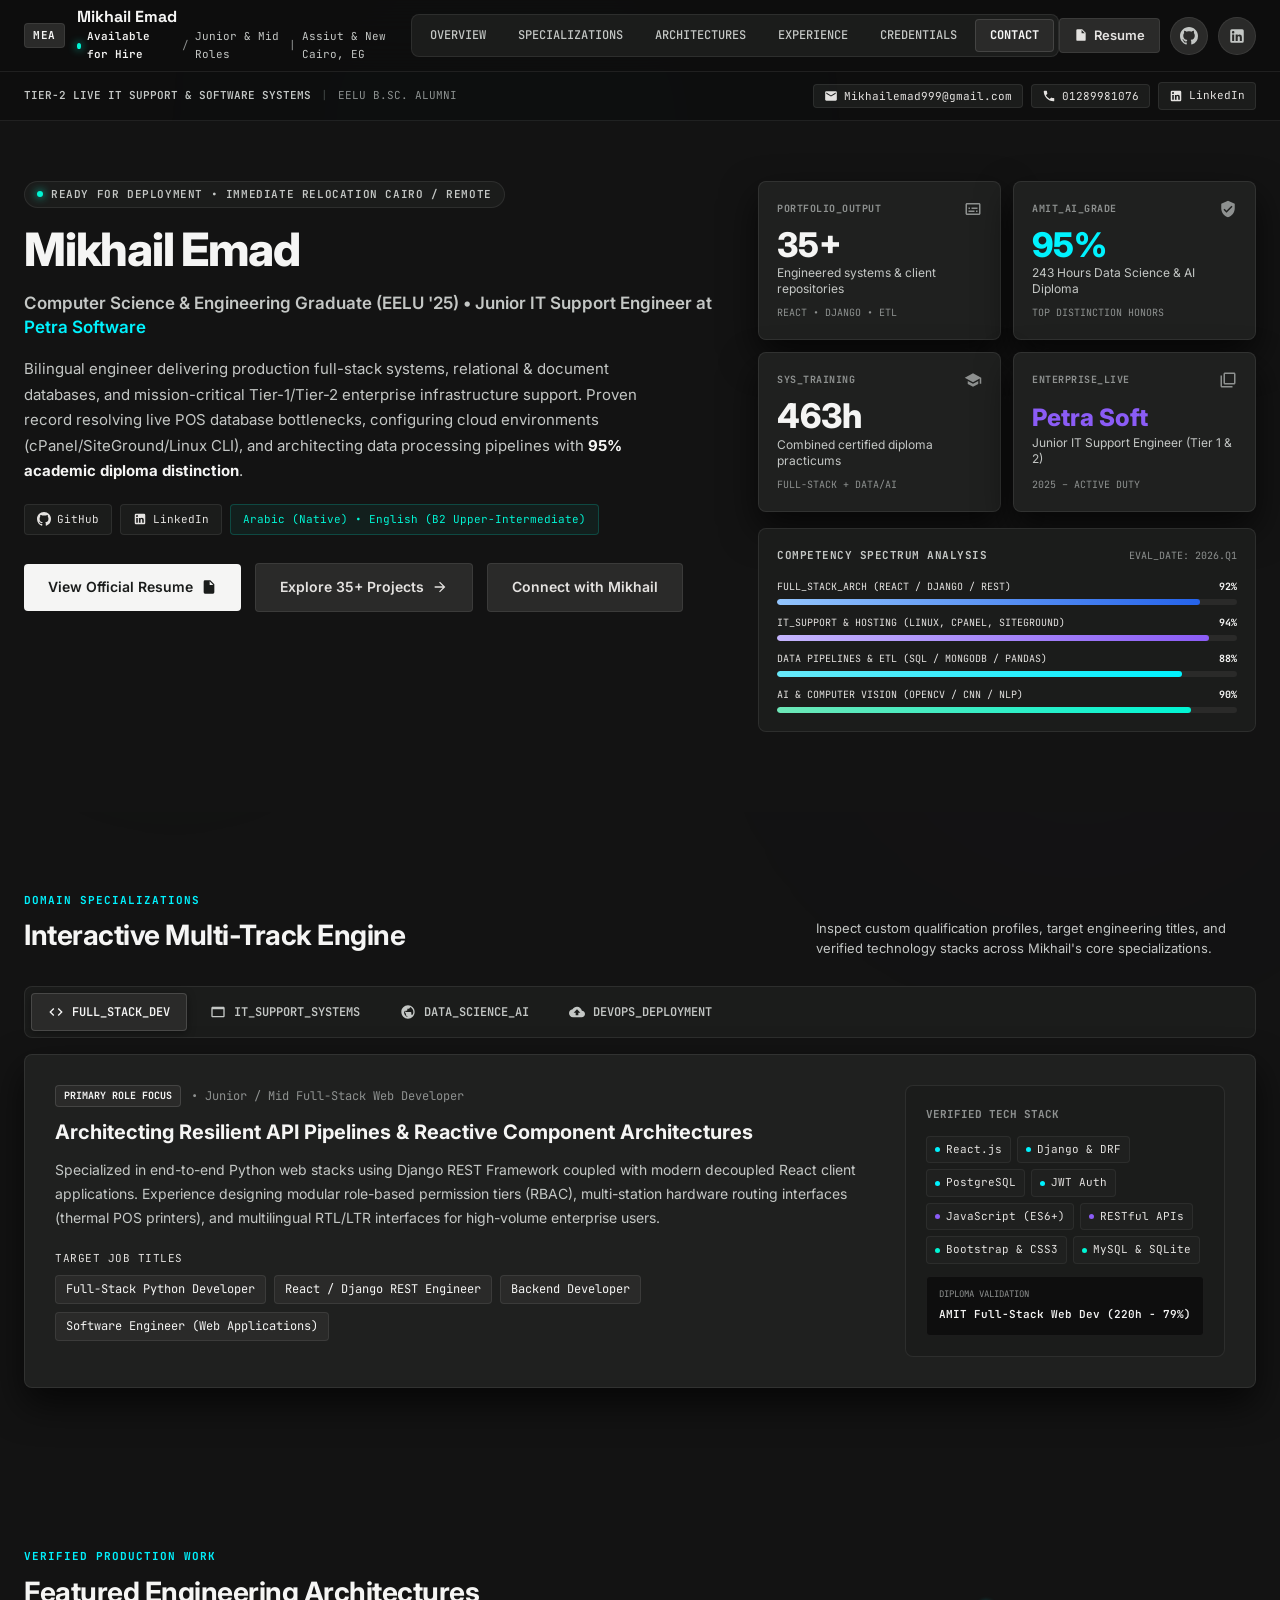
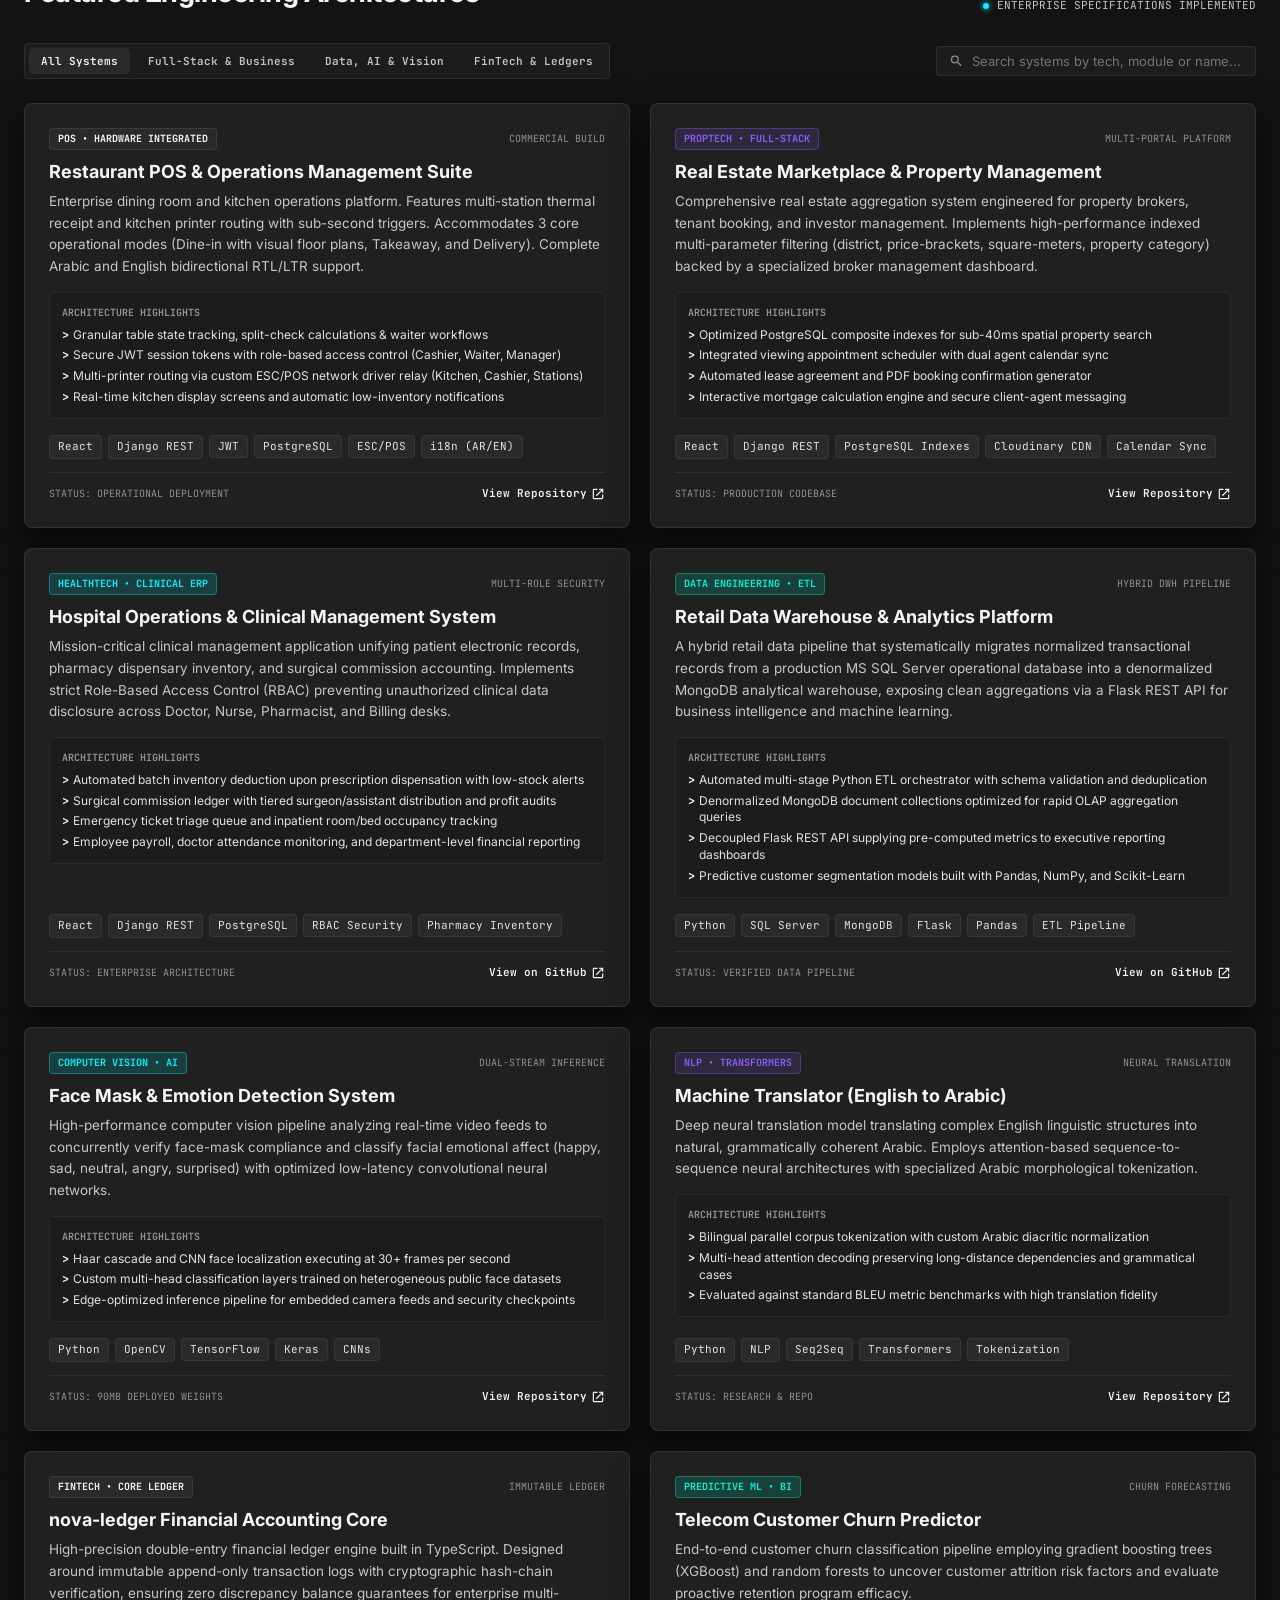
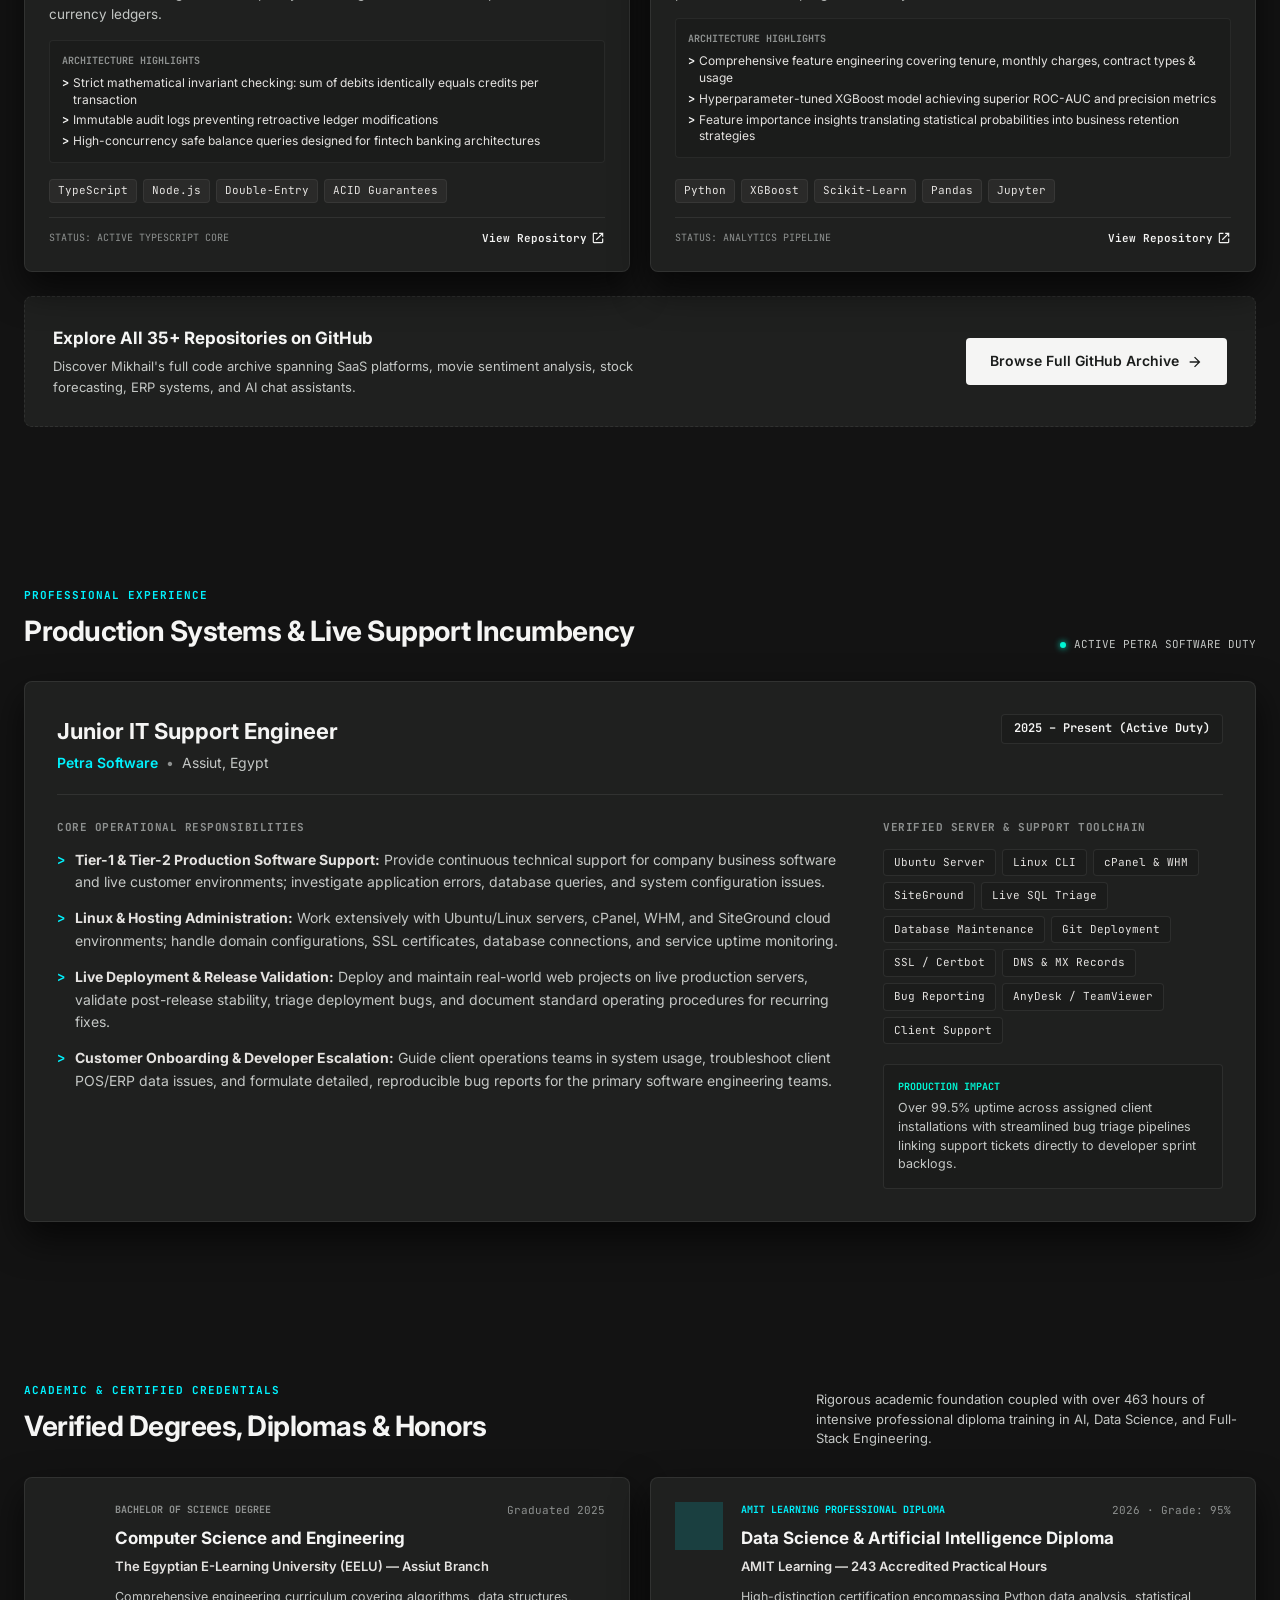
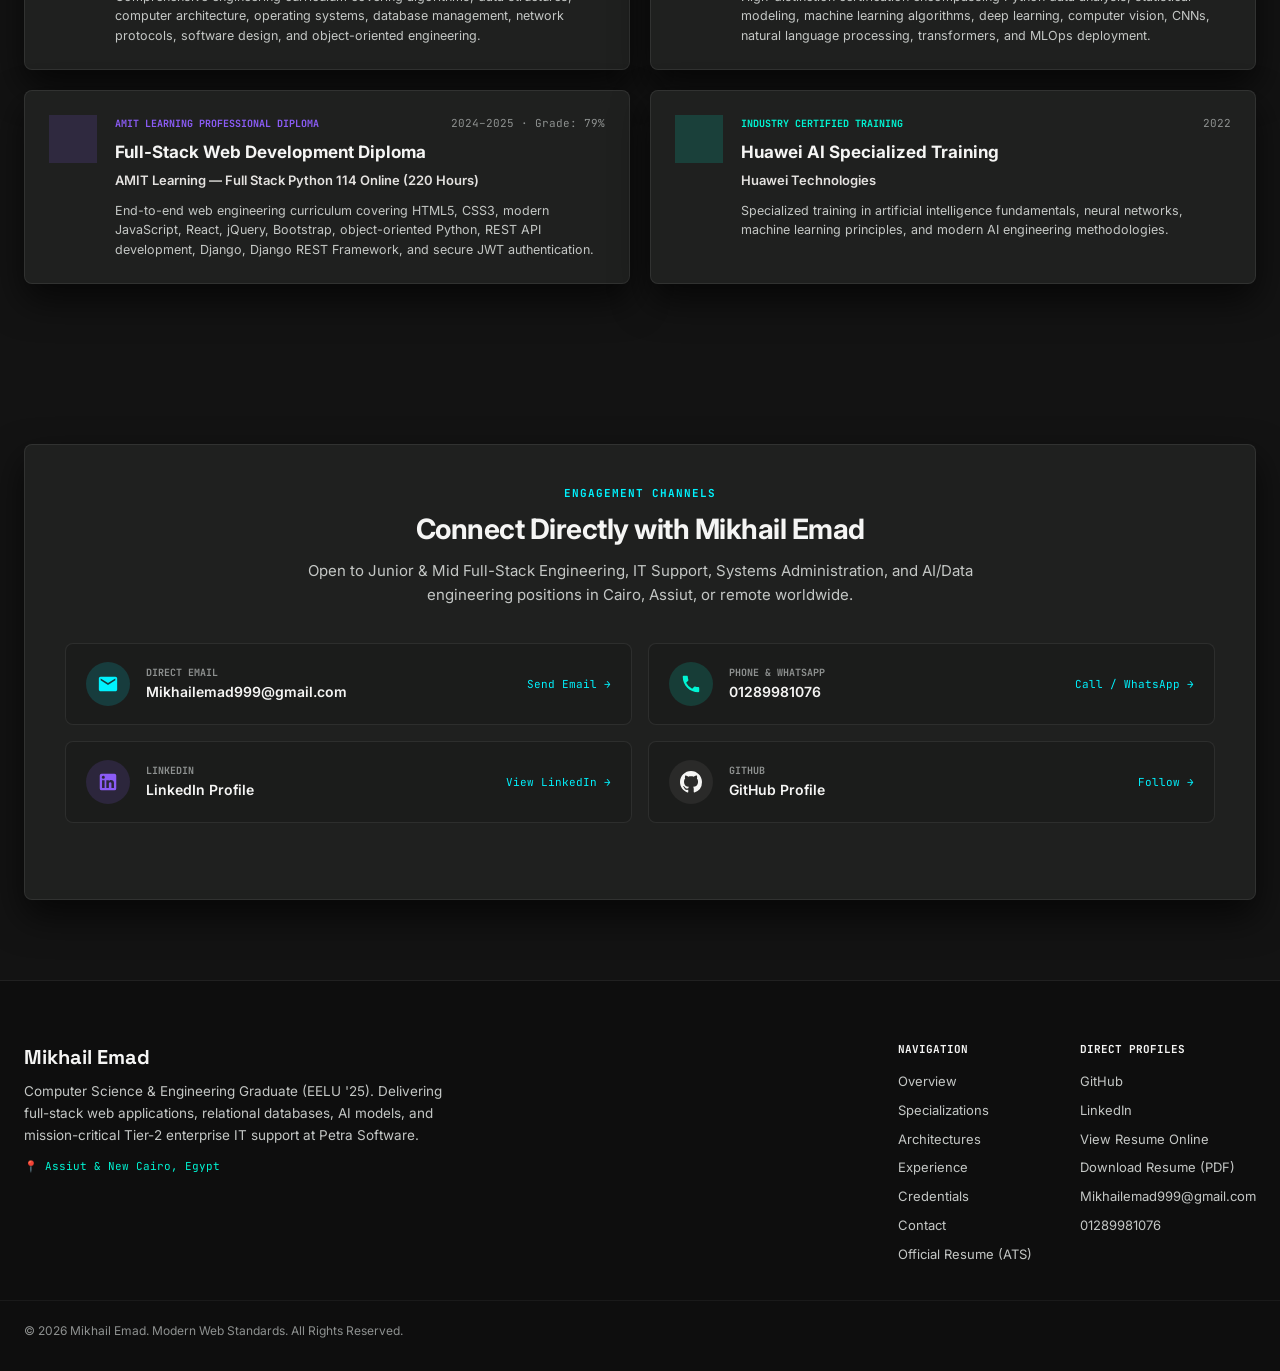
==== index.html @ 3ea6a1d0 "feat: publish interactive portfolio, ats resume, and word hyperlinks for GitHub and LinkedIn" ====
<!DOCTYPE html>
<html lang="en" class="dark">

<head>
  <meta charset="UTF-8">
  <meta name="viewport" content="width=device-width, initial-scale=1.0">
  <meta name="description"
    content="Mikhail Emad — Computer Science &amp; Engineering Graduate | Full-Stack Developer | IT Support &amp; AI Specialist at Petra Software.">
  <meta name="keywords"
    content="Mikhail Emad, Full-Stack Developer, IT Support Engineer, AI Engineer, React, Django, Python, Linux, Assiut, Cairo, Egypt">
  <meta name="author" content="Mikhail Emad">
  <title>Mikhail Emad — Executive Engineering Portfolio</title>

  <!-- Google Fonts: Inter & JetBrains Mono -->
  <link rel="preconnect" href="https://fonts.googleapis.com">
  <link rel="preconnect" href="https://fonts.gstatic.com" crossorigin>
  <link
    href="https://fonts.googleapis.com/css2?family=Inter:wght@300;400;500;600;700;800&family=JetBrains+Mono:wght@400;500;600;700&family=Space+Grotesk:wght@500;600;700&display=swap"
    rel="stylesheet">

  <!-- Stylesheet -->
  <link rel="stylesheet" href="styles.css?v=20260911_v3">

  <!-- Favicon -->
  <link rel="icon" href="data:image/svg+xml,<svg xmlns='http://www.w3.org/2000/svg' viewBox='0 0 100 100'><rect width='100' height='100' rx='20' fill='%23131722'/><text x='50%' y='62%' dominant-baseline='middle' text-anchor='middle' font-size='46' font-weight='800' fill='%2338bdf8' font-family='sans-serif'>ME</text></svg>">
</head>

<body class="bg-background text-on-surface">

  <!-- Background Ambient Glow Meshes -->
  <div class="bg-mesh-glow glow-1" aria-hidden="true"></div>
  <div class="bg-mesh-glow glow-2" aria-hidden="true"></div>
  <div class="bg-mesh-glow glow-3" aria-hidden="true"></div>

  <!-- Top Global Header -->
  <header class="site-header" id="site-header">
    <div class="container header-container">
      <div class="header-left">
        <a href="#hero" class="logo-group" aria-label="Mikhail Emad Home">
          <span class="logo-badge">MEA</span>
          <div class="logo-text-wrap">
            <span class="logo-name">Mikhail Emad</span>
            <div class="logo-status">
              <span class="status-dot"></span>
              <span class="status-label">Available for Hire</span>
              <span class="sep">/</span>
              <span class="status-sub">Junior & Mid Roles</span>
              <span class="sep hidden-sm">|</span>
              <span class="status-loc hidden-sm">Assiut & New Cairo, EG</span>
            </div>
          </div>
        </a>
      </div>

      <!-- Navigation Links -->
      <nav class="desktop-nav" aria-label="Main Navigation">
        <a href="#hero" class="nav-item active" data-nav="overview">Overview</a>
        <a href="#tracks" class="nav-item" data-nav="tracks">Specializations</a>
        <a href="#projects" class="nav-item" data-nav="projects">Architectures</a>
        <a href="#experience" class="nav-item" data-nav="experience">Experience</a>
        <a href="#credentials" class="nav-item" data-nav="credentials">Credentials</a>
        <a href="#contact" class="nav-item" data-nav="contact">Contact</a>
      </nav>

      <!-- Direct Profile Links & Resume -->
      <div class="header-actions">
        <a href="resume.html" target="_blank" class="btn btn-outline btn-sm" id="nav-resume-btn"
          style="padding: 6px 14px; font-size: 13px; font-weight: 600; display: inline-flex; align-items: center; gap: 6px;"
          title="Open Official ATS Resume">
          <svg viewBox="0 0 24 24" width="14" height="14" fill="currentColor"><path d="M14 2H6a2 2 0 0 0-2 2v16a2 2 0 0 0 2 2h12a2 2 0 0 0 2-2V8l-6-6zM13 9V3.5L18.5 9H13z"/></svg>
          <span>Resume</span>
        </a>

        <a href="https://github.com/mikhailemad999" target="_blank" rel="noopener noreferrer" class="icon-link-btn"
          aria-label="GitHub Profile" title="GitHub" id="nav-github-link">
          <svg viewBox="0 0 24 24" width="18" height="18" fill="currentColor">
            <path
              d="M12 0C5.37 0 0 5.37 0 12c0 5.31 3.435 9.795 8.205 11.385.6.105.825-.255.825-.57 0-.285-.015-1.23-.015-2.235-3.015.555-3.795-.735-4.035-1.41-.135-.345-.72-1.41-1.23-1.695-.42-.225-1.02-.78-.015-.795.945-.015 1.62.87 1.845 1.23 1.08 1.815 2.805 1.305 3.495.99.105-.78.42-1.305.765-1.605-2.67-.3-5.46-1.335-5.46-5.925 0-1.305.465-2.385 1.23-3.225-.12-.3-.54-1.53.12-3.18 0 0 1.005-.315 3.3 1.23.96-.27 1.98-.405 3-.405s2.04.135 3 .405c2.295-1.56 3.3-1.23 3.3-1.23.66 1.65.24 2.88.12 3.18.765.84 1.23 1.905 1.23 3.225 0 4.605-2.805 5.625-5.475 5.925.435.375.81 1.095.81 2.22 0 1.605-.015 2.895-.015 3.3 0 .315.225.69.825.57A12.02 12.02 0 0024 12c0-6.63-5.37-12-12-12z" />
          </svg>
        </a>

        <a href="https://www.linkedin.com/in/mikhail-emad-b67805372"
          target="_blank" rel="noopener noreferrer" class="icon-link-btn" aria-label="LinkedIn Profile" title="LinkedIn"
          id="nav-linkedin-link">
          <svg viewBox="0 0 24 24" width="18" height="18" fill="currentColor">
            <path
              d="M19 3a2 2 0 0 1 2 2v14a2 2 0 0 1-2 2H5a2 2 0 0 1-2-2V5a2 2 0 0 1 2-2h14m-.5 15.5v-5.3a3.26 3.26 0 0 0-3.26-3.26c-.85 0-1.84.52-2.28 1.3v-1.11h-2.79v8.37h2.79v-4.93c0-.77.62-1.4 1.39-1.4a1.4 1.4 0 0 1 1.4 1.4v4.93h2.75M6.88 8.56a1.68 1.68 0 0 0 1.68-1.68c0-.93-.75-1.69-1.68-1.69a1.69 1.69 0 0 0-1.69 1.69c0 .93.76 1.68 1.69 1.68m1.39 9.94v-8.37H5.5v8.37h2.77z" />
          </svg>
        </a>

        <button class="mobile-toggle" id="mobile-toggle" aria-label="Toggle navigation menu" aria-expanded="false">
          <span class="bar"></span>
          <span class="bar"></span>
          <span class="bar"></span>
        </button>
      </div>
    </div>

    <!-- Mobile Drawer -->
    <div class="mobile-drawer" id="mobile-drawer">
      <a href="#hero" class="mobile-nav-link">Overview</a>
      <a href="#tracks" class="mobile-nav-link">Specializations</a>
      <a href="#projects" class="mobile-nav-link">Architectures</a>
      <a href="#experience" class="mobile-nav-link">Experience</a>
      <a href="#credentials" class="mobile-nav-link">Credentials</a>
      <a href="#contact" class="mobile-nav-link">Contact</a>
      <div class="mobile-drawer-socials">
        <a href="resume.html" target="_blank" class="btn btn-primary btn-block">View Official Resume</a>
        <a href="https://github.com/mikhailemad999" target="_blank" rel="noopener noreferrer"
          class="btn btn-outline btn-block">GitHub</a>
        <a href="https://www.linkedin.com/in/mikhail-emad-b67805372"
          target="_blank" rel="noopener noreferrer" class="btn btn-outline btn-block">LinkedIn</a>
      </div>
    </div>
  </header>

  <!-- Top Command Telemetry Bar -->
  <section class="telemetry-bar" aria-label="System Telemetry">
    <div class="container telemetry-container">
      <div class="telemetry-left">
        <span class="telemetry-role">TIER-2 LIVE IT SUPPORT &amp; SOFTWARE SYSTEMS</span>
        <span class="telemetry-sep">|</span>
        <span class="telemetry-meta">EELU B.SC. ALUMNI</span>
      </div>
      <div class="telemetry-right">
        <button class="copy-btn" id="copy-email-btn" onclick="copyContact('Mikhailemad999@gmail.com', this)"
          title="Copy email address">
          <svg viewBox="0 0 24 24" width="14" height="14" fill="currentColor">
            <path
              d="M20 4H4c-1.1 0-1.99.9-1.99 2L2 18c0 1.1.9 2 2 2h16c1.1 0 2-.9 2-2V6c0-1.1-.9-2-2-2zm0 4l-8 5-8-5V6l8 5 8-5v2z" />
          </svg>
          <span class="btn-text">Mikhailemad999@gmail.com</span>
        </button>
        <button class="copy-btn" id="copy-phone-btn" onclick="copyContact('01289981076', this)"
          title="Copy phone number">
          <svg viewBox="0 0 24 24" width="14" height="14" fill="currentColor">
            <path
              d="M20.01 15.38c-1.23 0-2.42-.2-3.53-.56a.977.977 0 0 0-1.01.24l-2.2 2.2a15.053 15.053 0 0 1-6.59-6.59l2.2-2.21a.96.96 0 0 0 .25-1A11.36 11.36 0 0 1 8.5 3.99c0-.55-.45-1-1-1H4c-.55 0-1 .45-1 1 0 9.39 7.61 17 17 17 .55 0 1-.45 1-1v-3.5c0-.55-.45-1-.99-1.11z" />
          </svg>
          <span class="btn-text">01289981076</span>
        </button>
        <a href="https://www.linkedin.com/public-profile/settings/?trk=d_flagship3_profile_self_view_public_profile&amp;lipi=urn%3Ali%3Apage%3Ad_flagship3_profile_view_base%3B3V%2B7K5JqQBm6o%2FhHwtK7nQ%3D%3D"
          target="_blank" rel="noopener noreferrer" class="copy-btn" title="View LinkedIn Profile">
          <svg viewBox="0 0 24 24" width="14" height="14" fill="currentColor">
            <path
              d="M19 3a2 2 0 0 1 2 2v14a2 2 0 0 1-2 2H5a2 2 0 0 1-2-2V5a2 2 0 0 1 2-2h14m-.5 15.5v-5.3a3.26 3.26 0 0 0-3.26-3.26c-.85 0-1.84.52-2.28 1.3v-1.11h-2.79v8.37h2.79v-4.93c0-.77.62-1.4 1.39-1.4a1.4 1.4 0 0 1 1.4 1.4v4.93h2.75M6.88 8.56a1.68 1.68 0 0 0 1.68-1.68c0-.93-.75-1.69-1.68-1.69a1.69 1.69 0 0 0-1.69 1.69c0 .93.76 1.68 1.69 1.68m1.39 9.94v-8.37H5.5v8.37h2.77z" />
          </svg>
          <span class="btn-text">LinkedIn</span>
        </a>
      </div>
    </div>
  </section>

  <main id="main-content">

    <!-- Executive Hero & Impact Bento Section -->
    <section class="hero-section" id="hero">


      <div class="container hero-grid">
        <!-- Left: Executive Biography & Identity -->
        <div class="hero-bio-column">
          <div class="dispatch-badge">
            <span class="status-indicator"></span>
            <span>Ready for Deployment • Immediate Relocation Cairo / Remote</span>
          </div>

          <h1 class="hero-name">Mikhail Emad</h1>

          <p class="hero-title-lead">
            Computer Science &amp; Engineering Graduate (EELU '25) • Junior IT Support Engineer at <span
              class="highlight">Petra Software</span>
          </p>

          <p class="hero-summary">
            Bilingual engineer delivering production full-stack systems, relational &amp; document databases, and
            mission-critical Tier-1/Tier-2 enterprise infrastructure support. Proven record resolving live POS database
            bottlenecks, configuring cloud environments (cPanel/SiteGround/Linux CLI), and architecting data processing
            pipelines with <strong>95% academic diploma distinction</strong>.
          </p>

          <div class="hero-badges-strip">
            <a href="https://github.com/mikhailemad999" target="_blank" rel="noopener noreferrer" class="meta-chip">
              <svg viewBox="0 0 24 24" width="14" height="14" fill="currentColor">
                <path
                  d="M12 0C5.37 0 0 5.37 0 12c0 5.31 3.435 9.795 8.205 11.385.6.105.825-.255.825-.57 0-.285-.015-1.23-.015-2.235-3.015.555-3.795-.735-4.035-1.41-.135-.345-.72-1.41-1.23-1.695-.42-.225-1.02-.78-.015-.795.945-.015 1.62.87 1.845 1.23 1.08 1.815 2.805 1.305 3.495.99.105-.78.42-1.305.765-1.605-2.67-.3-5.46-1.335-5.46-5.925 0-1.305.465-2.385 1.23-3.225-.12-.3-.54-1.53.12-3.18 0 0 1.005-.315 3.3 1.23.96-.27 1.98-.405 3-.405s2.04.135 3 .405c2.295-1.56 3.3-1.23 3.3-1.23.66 1.65.24 2.88.12 3.18.765.84 1.23 1.905 1.23 3.225 0 4.605-2.805 5.625-5.475 5.925.435.375.81 1.095.81 2.22 0 1.605-.015 2.895-.015 3.3 0 .315.225.69.825.57A12.02 12.02 0 0024 12c0-6.63-5.37-12-12-12z" />
              </svg>
              <span>GitHub</span>
            </a>
            <a href="https://www.linkedin.com/in/mikhail-emad-b67805372"
              target="_blank" rel="noopener noreferrer" class="meta-chip">
              <svg viewBox="0 0 24 24" width="14" height="14" fill="currentColor">
                <path
                  d="M19 3a2 2 0 0 1 2 2v14a2 2 0 0 1-2 2H5a2 2 0 0 1-2-2V5a2 2 0 0 1 2-2h14m-.5 15.5v-5.3a3.26 3.26 0 0 0-3.26-3.26c-.85 0-1.84.52-2.28 1.3v-1.11h-2.79v8.37h2.79v-4.93c0-.77.62-1.4 1.39-1.4a1.4 1.4 0 0 1 1.4 1.4v4.93h2.75M6.88 8.56a1.68 1.68 0 0 0 1.68-1.68c0-.93-.75-1.69-1.68-1.69a1.69 1.69 0 0 0-1.69 1.69c0 .93.76 1.68 1.69 1.68m1.39 9.94v-8.37H5.5v8.37h2.77z" />
              </svg>
              <span>LinkedIn</span>
            </a>
            <span class="meta-chip lang-chip">Arabic (Native) • English (B2 Upper-Intermediate)</span>
          </div>

          <div class="hero-actions">
            <a href="resume.html" target="_blank" class="btn btn-primary btn-lg" id="hero-resume-action">
              <span>View Official Resume</span>
              <svg viewBox="0 0 24 24" width="16" height="16" fill="currentColor">
                <path d="M14 2H6a2 2 0 0 0-2 2v16a2 2 0 0 0 2 2h12a2 2 0 0 0 2-2V8l-6-6zM13 9V3.5L18.5 9H13z"/>
              </svg>
            </a>
            <a href="#projects" class="btn btn-outline btn-lg">
              <span>Explore 35+ Projects</span>
              <svg viewBox="0 0 24 24" width="16" height="16" fill="currentColor">
                <path d="M12 4l-1.41 1.41L16.17 11H4v2h12.17l-5.58 5.59L12 20l8-8z" />
              </svg>
            </a>
            <a href="#contact" class="btn btn-outline btn-lg">
              <span>Connect with Mikhail</span>
            </a>
          </div>
        </div>

        <!-- Right: Bento Telemetry Metrics & Competency Analysis -->
        <div class="hero-bento-column">
          <div class="bento-grid-2x2">
            <!-- Metric 1 -->
            <div class="bento-card tilt-target">
              <div class="bento-card-header">
                <span class="bento-label">PORTFOLIO_OUTPUT</span>
                <svg viewBox="0 0 24 24" width="18" height="18" fill="currentColor">
                  <path
                    d="M20 4H4c-1.1 0-2 .9-2 2v12c0 1.1.9 2 2 2h16c1.1 0 2-.9 2-2V6c0-1.1-.9-2-2-2zm0 14H4V6h16v12zM6 10h2v2H6zm0 4h8v2H6zm10 0h2v2h-2zm-6-4h8v2h-8z" />
                </svg>
              </div>
              <div class="bento-number">35+</div>
              <div class="bento-desc">Engineered systems &amp; client repositories</div>
              <span class="bento-subtag">React • Django • ETL</span>
            </div>

            <!-- Metric 2 -->
            <div class="bento-card tilt-target">
              <div class="bento-card-header">
                <span class="bento-label">AMIT_AI_GRADE</span>
                <svg viewBox="0 0 24 24" width="18" height="18" fill="currentColor">
                  <path
                    d="M12 1L3 5v6c0 5.55 3.84 10.74 9 12 5.16-1.26 9-6.45 9-12V5l-9-4zm-2 16l-4-4 1.41-1.41L10 14.17l6.59-6.59L18 9l-8 8z" />
                </svg>
              </div>
              <div class="bento-number highlight-cyan">95%</div>
              <div class="bento-desc">243 Hours Data Science &amp; AI Diploma</div>
              <span class="bento-subtag">Top Distinction Honors</span>
            </div>

            <!-- Metric 3 -->
            <div class="bento-card tilt-target">
              <div class="bento-card-header">
                <span class="bento-label">SYS_TRAINING</span>
                <svg viewBox="0 0 24 24" width="18" height="18" fill="currentColor">
                  <path d="M5 13.18v4L12 21l7-3.82v-4L12 17l-7-3.82zM12 3L1 9l11 6 9-4.91V17h2V9L12 3z" />
                </svg>
              </div>
              <div class="bento-number">463h</div>
              <div class="bento-desc">Combined certified diploma practicums</div>
              <span class="bento-subtag">Full-Stack + Data/AI</span>
            </div>

            <!-- Metric 4 -->
            <div class="bento-card tilt-target">
              <div class="bento-card-header">
                <span class="bento-label">ENTERPRISE_LIVE</span>
                <svg viewBox="0 0 24 24" width="18" height="18" fill="currentColor">
                  <path
                    d="M4 6H2v14c0 1.1.9 2 2 2h14v-2H4V6zm16-4H8c-1.1 0-2 .9-2 2v12c0 1.1.9 2 2 2h12c1.1 0 2-.9 2-2V4c0-1.1-.9-2-2-2zm0 14H8V4h12v12z" />
                </svg>
              </div>
              <div class="bento-number highlight-violet">Petra Soft</div>
              <div class="bento-desc">Junior IT Support Engineer (Tier 1 &amp; 2)</div>
              <span class="bento-subtag">2025 – Active Duty</span>
            </div>
          </div>

          <!-- Competency Spectrum Telemetry Box -->
          <div class="spectrum-box tilt-target">
            <div class="spectrum-header">
              <span class="spectrum-title">Competency Spectrum Analysis</span>
              <span class="spectrum-date">EVAL_DATE: 2026.Q1</span>
            </div>

            <div class="spectrum-items">
              <div class="spectrum-row">
                <div class="spectrum-label-wrap">
                  <span>FULL_STACK_ARCH (REACT / DJANGO / REST)</span>
                  <span class="spectrum-val">92%</span>
                </div>
                <div class="progress-track">
                  <div class="progress-fill primary" style="width: 92%;"></div>
                </div>
              </div>

              <div class="spectrum-row">
                <div class="spectrum-label-wrap">
                  <span>IT_SUPPORT &amp; HOSTING (LINUX, CPANEL, SITEGROUND)</span>
                  <span class="spectrum-val">94%</span>
                </div>
                <div class="progress-track">
                  <div class="progress-fill secondary" style="width: 94%;"></div>
                </div>
              </div>

              <div class="spectrum-row">
                <div class="spectrum-label-wrap">
                  <span>DATA PIPELINES &amp; ETL (SQL / MONGODB / PANDAS)</span>
                  <span class="spectrum-val">88%</span>
                </div>
                <div class="progress-track">
                  <div class="progress-fill cyan" style="width: 88%;"></div>
                </div>
              </div>

              <div class="spectrum-row">
                <div class="spectrum-label-wrap">
                  <span>AI &amp; COMPUTER VISION (OPENCV / CNN / NLP)</span>
                  <span class="spectrum-val">90%</span>
                </div>
                <div class="progress-track">
                  <div class="progress-fill emerald" style="width: 90%;"></div>
                </div>
              </div>
            </div>
          </div>
        </div>
      </div>
    </section>

    <!-- Interactive 4-Track Domain Specializations Hub -->
    <section class="section tracks-section" id="tracks">
      <div class="container">
        <div class="section-title-row">
          <div>
            <span class="section-kicker">DOMAIN SPECIALIZATIONS</span>
            <h2 class="section-heading">Interactive Multi-Track Engine</h2>
          </div>
          <p class="section-subtext-right">
            Inspect custom qualification profiles, target engineering titles, and verified technology stacks across
            Mikhail's core specializations.
          </p>
        </div>

        <!-- Segmented Tab Switcher Rail -->
        <div class="track-tab-rail" role="tablist">
          <button class="track-tab-btn active" id="tab-fullstack" onclick="switchTrack('fullstack')" role="tab"
            aria-selected="true">
            <svg viewBox="0 0 24 24" width="16" height="16" fill="currentColor">
              <path d="M9.4 16.6L4.8 12l4.6-4.6L8 6l-6 6 6 6 1.4-1.4zm5.2 0l4.6-4.6-4.6-4.6L16 6l6 6-6 6-1.4-1.4z" />
            </svg>
            <span>FULL_STACK_DEV</span>
          </button>
          <button class="track-tab-btn" id="tab-itsystems" onclick="switchTrack('itsystems')" role="tab"
            aria-selected="false">
            <svg viewBox="0 0 24 24" width="16" height="16" fill="currentColor">
              <path d="M20 4H4c-1.1 0-2 .9-2 2v12c0 1.1.9 2 2 2h16c1.1 0 2-.9 2-2V6c0-1.1-.9-2-2-2zm0 14H4V8h16v10z" />
            </svg>
            <span>IT_SUPPORT_SYSTEMS</span>
          </button>
          <button class="track-tab-btn" id="tab-dataai" onclick="switchTrack('dataai')" role="tab"
            aria-selected="false">
            <svg viewBox="0 0 24 24" width="16" height="16" fill="currentColor">
              <path
                d="M12 2C6.48 2 2 6.48 2 12s4.48 10 10 10 10-4.48 10-10S17.52 2 12 2zm1 17.93c-3.95-.49-7-3.85-7-7.93 0-.62.08-1.21.21-1.79L9 15v1c0 1.1.9 2 2 2v1.93zm6.9-2.54c-.26-.81-1-1.39-1.9-1.39h-1v-3c0-.55-.45-1-1-1H8v-2h2c.55 0 1-.45 1-1V7h2c1.1 0 2-.9 2-2v-.41c2.93 1.19 5 4.06 5 7.41 0 2.08-.8 3.97-2.1 5.39z" />
            </svg>
            <span>DATA_SCIENCE_AI</span>
          </button>
          <button class="track-tab-btn" id="tab-devops" onclick="switchTrack('devops')" role="tab"
            aria-selected="false">
            <svg viewBox="0 0 24 24" width="16" height="16" fill="currentColor">
              <path
                d="M19.35 10.04C18.67 6.59 15.64 4 12 4 9.11 4 6.6 5.64 5.35 8.04 2.34 8.36 0 10.91 0 14c0 3.31 2.69 6 6 6h13c2.76 0 5-2.24 5-5 0-2.64-2.05-4.78-4.65-4.96zM14 13v4h-4v-4H7l5-5 5 5h-3z" />
            </svg>
            <span>DEVOPS_DEPLOYMENT</span>
          </button>
        </div>

        <!-- Track Container Stage -->
        <div class="track-stage-card glass-card">
          <!-- 1. Full-Stack View -->
          <div class="track-view-pane active" id="track-pane-fullstack">
            <div class="track-main-info">
              <div class="track-status-header">
                <span class="track-pill">Primary Role Focus</span>
                <span class="track-focus-text">• Junior / Mid Full-Stack Web Developer</span>
              </div>
              <h3 class="track-heading">Architecting Resilient API Pipelines &amp; Reactive Component Architectures</h3>
              <p class="track-description">
                Specialized in end-to-end Python web stacks using Django REST Framework coupled with modern decoupled
                React client applications. Experience designing modular role-based permission tiers (RBAC),
                multi-station hardware routing interfaces (thermal POS printers), and multilingual RTL/LTR interfaces
                for high-volume enterprise users.
              </p>
              <div class="track-titles-block">
                <span class="titles-label">Target Job Titles</span>
                <div class="titles-chips">
                  <span class="title-chip">Full-Stack Python Developer</span>
                  <span class="title-chip">React / Django REST Engineer</span>
                  <span class="title-chip">Backend Developer</span>
                  <span class="title-chip">Software Engineer (Web Applications)</span>
                </div>
              </div>
            </div>

            <div class="track-side-specs">
              <span class="specs-heading">Verified Tech Stack</span>
              <div class="specs-chips">
                <span class="spec-tag"><span class="bullet cyan"></span>React.js</span>
                <span class="spec-tag"><span class="bullet cyan"></span>Django &amp; DRF</span>
                <span class="spec-tag"><span class="bullet cyan"></span>PostgreSQL</span>
                <span class="spec-tag"><span class="bullet cyan"></span>JWT Auth</span>
                <span class="spec-tag"><span class="bullet violet"></span>JavaScript (ES6+)</span>
                <span class="spec-tag"><span class="bullet violet"></span>RESTful APIs</span>
                <span class="spec-tag"><span class="bullet emerald"></span>Bootstrap &amp; CSS3</span>
                <span class="spec-tag"><span class="bullet emerald"></span>MySQL &amp; SQLite</span>
              </div>
              <div class="diploma-validation-box">
                <span class="validation-label">DIPLOMA VALIDATION</span>
                <span class="validation-title">AMIT Full-Stack Web Dev (220h - 79%)</span>
              </div>
            </div>
          </div>

          <!-- 2. IT Systems View -->
          <div class="track-view-pane" id="track-pane-itsystems">
            <div class="track-main-info">
              <div class="track-status-header">
                <span class="track-pill violet">Active Enterprise Role</span>
                <span class="track-focus-text">• Junior IT Support Engineer &amp; Systems Admin</span>
              </div>
              <h3 class="track-heading">Mission-Critical Helpdesk, Linux CLI Triage &amp; Database Diagnostics</h3>
              <p class="track-description">
                Serving in frontline production support for <strong>Petra Software</strong> since 2025. Delivering live
                customer issue resolution across POS, ERP, and inventory suites. Proficient in direct SQL diagnostics on
                live server instances, diagnosing server-side errors, inspecting Apache/Nginx web server logs,
                configuring customer mail servers (DNS/MX/SPF), and structuring bug reports for core software
                engineering units.
              </p>
              <div class="track-titles-block">
                <span class="titles-label">Target Job Titles</span>
                <div class="titles-chips">
                  <span class="title-chip">IT Support Engineer (Tier 1 / Tier 2)</span>
                  <span class="title-chip">Technical Support Specialist</span>
                  <span class="title-chip">Application Support Engineer</span>
                  <span class="title-chip">Systems Operations Associate</span>
                </div>
              </div>
            </div>

            <div class="track-side-specs">
              <span class="specs-heading">Infrastructure &amp; Tools</span>
              <div class="specs-chips">
                <span class="spec-tag"><span class="bullet violet"></span>Linux / Ubuntu CLI</span>
                <span class="spec-tag"><span class="bullet violet"></span>cPanel &amp; WHM</span>
                <span class="spec-tag"><span class="bullet violet"></span>SiteGround Hosting</span>
                <span class="spec-tag"><span class="bullet violet"></span>Live SQL Querying</span>
                <span class="spec-tag"><span class="bullet cyan"></span>DNS &amp; MX Config</span>
                <span class="spec-tag"><span class="bullet cyan"></span>Software Deployment</span>
                <span class="spec-tag"><span class="bullet emerald"></span>Troubleshooting</span>
                <span class="spec-tag"><span class="bullet emerald"></span>Client Onboarding</span>
              </div>
              <div class="diploma-validation-box">
                <span class="validation-label">ACTIVE INCUMBENCY</span>
                <span class="validation-title">Petra Software (2025 – Present)</span>
              </div>
            </div>
          </div>

          <!-- 3. Data & AI View -->
          <div class="track-view-pane" id="track-pane-dataai">
            <div class="track-main-info">
              <div class="track-status-header">
                <span class="track-pill cyan">Certified Distinction</span>
                <span class="track-focus-text">• AMIT AI Diploma 95% Honors</span>
              </div>
              <h3 class="track-heading">Data Engineering, Pipeline Automation &amp; Predictive Analytics</h3>
              <p class="track-description">
                Specialized in transitioning enterprise data out of legacy relational engines into distributed document
                databases (SQL Server to MongoDB ETL pipelines). Extensive mastery of Python numerical frameworks
                (Pandas, NumPy), machine learning pipelines (Scikit-Learn), exploratory statistical analysis, computer
                vision (OpenCV, CNNs), natural language processing, and exposing predictive models through scalable
                Flask REST APIs.
              </p>
              <div class="track-titles-block">
                <span class="titles-label">Target Job Titles</span>
                <div class="titles-chips">
                  <span class="title-chip">Data Engineer / ETL Specialist</span>
                  <span class="title-chip">Junior AI &amp; Machine Learning Engineer</span>
                  <span class="title-chip">Data Analyst &amp; BI Engineer</span>
                  <span class="title-chip">Computer Vision / NLP Associate</span>
                </div>
              </div>
            </div>

            <div class="track-side-specs">
              <span class="specs-heading">Data &amp; AI Frameworks</span>
              <div class="specs-chips">
                <span class="spec-tag"><span class="bullet cyan"></span>Python (Pandas/NumPy)</span>
                <span class="spec-tag"><span class="bullet cyan"></span>MongoDB (NoSQL)</span>
                <span class="spec-tag"><span class="bullet cyan"></span>MS SQL Server</span>
                <span class="spec-tag"><span class="bullet cyan"></span>Scikit-Learn &amp; ML</span>
                <span class="spec-tag"><span class="bullet emerald"></span>OpenCV &amp; CNNs</span>
                <span class="spec-tag"><span class="bullet emerald"></span>NLP &amp; Transformers</span>
                <span class="spec-tag"><span class="bullet violet"></span>Matplotlib &amp; Seaborn</span>
                <span class="spec-tag"><span class="bullet violet"></span>Flask REST APIs</span>
              </div>
              <div class="diploma-validation-box">
                <span class="validation-label">ACADEMIC HONORS</span>
                <span class="validation-title">AMIT AI Diploma (243h - 95% Grade)</span>
              </div>
            </div>
          </div>

          <!-- 4. DevOps View -->
          <div class="track-view-pane" id="track-pane-devops">
            <div class="track-main-info">
              <div class="track-status-header">
                <span class="track-pill emerald">Operational Track</span>
                <span class="track-focus-text">• Continuous Delivery &amp; Server Infrastructure</span>
              </div>
              <h3 class="track-heading">Reproducible Build Environments, Server Provisioning &amp; Monitoring</h3>
              <p class="track-description">
                Practical engineering workflow orchestration focusing on containerizing Python/Django services, setting
                up automated GitHub Actions CI/CD workflows, handling multi-branch Git releases, and administering web
                servers (Gunicorn, Nginx reverse proxies, SSL provisioning via Let's Encrypt, and cPanel/SiteGround
                production domains).
              </p>
              <div class="track-titles-block">
                <span class="titles-label">Target Job Titles</span>
                <div class="titles-chips">
                  <span class="title-chip">DevOps Associate Engineer</span>
                  <span class="title-chip">Cloud Operations Support</span>
                  <span class="title-chip">Deployment &amp; Release Coordinator</span>
                  <span class="title-chip">Linux Systems Specialist</span>
                </div>
              </div>
            </div>

            <div class="track-side-specs">
              <span class="specs-heading">DevOps Toolchain</span>
              <div class="specs-chips">
                <span class="spec-tag"><span class="bullet emerald"></span>Docker &amp; Compose</span>
                <span class="spec-tag"><span class="bullet emerald"></span>GitHub Actions CI/CD</span>
                <span class="spec-tag"><span class="bullet emerald"></span>Nginx Reverse Proxy</span>
                <span class="spec-tag"><span class="bullet emerald"></span>Ubuntu Server 22.04</span>
                <span class="spec-tag"><span class="bullet violet"></span>SSL / Certbot</span>
                <span class="spec-tag"><span class="bullet violet"></span>SiteGround Hosting</span>
                <span class="spec-tag"><span class="bullet cyan"></span>Bash Automation</span>
                <span class="spec-tag"><span class="bullet cyan"></span>Git Branching</span>
              </div>
              <div class="diploma-validation-box">
                <span class="validation-label">DEPLOYMENT PIPELINE</span>
                <span class="validation-title">Staging • Blue/Green • Live POS</span>
              </div>
            </div>
          </div>
        </div>
      </div>
    </section>

    <!-- Detailed Production Architectures Showcase -->
    <section class="section projects-section" id="projects">
      <div class="container">
        <div class="section-title-row">
          <div>
            <span class="section-kicker">VERIFIED PRODUCTION WORK</span>
            <h2 class="section-heading">Featured Engineering Architectures</h2>
          </div>
          <div class="section-status-indicator">
            <span class="pulse-dot"></span>
            <span>ENTERPRISE SPECIFICATIONS IMPLEMENTED</span>
          </div>
        </div>

        <!-- Filter Controls -->
        <div class="filter-wrapper">
          <div class="filter-tabs">
            <button class="filter-tab-btn active" data-filter="all">All Systems</button>
            <button class="filter-tab-btn" data-filter="fullstack">Full-Stack &amp; Business</button>
            <button class="filter-tab-btn" data-filter="dataai">Data, AI &amp; Vision</button>
            <button class="filter-tab-btn" data-filter="fintech">FinTech &amp; Ledgers</button>
          </div>

          <div class="search-wrap">
            <svg viewBox="0 0 24 24" width="16" height="16" fill="currentColor">
              <path
                d="M15.5 14h-.79l-.28-.27A6.471 6.471 0 0 0 16 9.5 6.5 6.5 0 1 0 9.5 16c1.61 0 3.09-.59 4.23-1.57l.27.28v.79l5 4.99L20.49 19l-4.99-5zm-6 0C7.01 14 5 11.99 5 9.5S7.01 5 9.5 5 14 7.01 14 9.5 11.99 14 9.5 14z" />
            </svg>
            <input type="text" id="project-search-input" placeholder="Search systems by tech, module or name..."
              aria-label="Search systems">
          </div>
        </div>

        <!-- Projects Grid -->
        <div class="projects-matrix-grid" id="projects-grid">

          <!-- 1. Restaurant POS & Operations Suite -->
          <div class="project-matrix-card glass-card tilt-target" data-category="fullstack"
            data-keywords="restaurant pos react django rest postgresql jwt printing inventory orders">
            <div class="card-inner">
              <div class="card-top-meta">
                <span class="tag-badge primary">POS • Hardware Integrated</span>
                <span class="meta-label">COMMERCIAL BUILD</span>
              </div>
              <h3 class="card-title">Restaurant POS &amp; Operations Management Suite</h3>
              <p class="card-summary">
                Enterprise dining room and kitchen operations platform. Features multi-station thermal receipt and
                kitchen printer routing with sub-second triggers. Accommodates 3 core operational modes (Dine-in with
                visual floor plans, Takeaway, and Delivery). Complete Arabic and English bidirectional RTL/LTR support.
              </p>
              <div class="arch-box">
                <span class="arch-box-title">Architecture Highlights</span>
                <ul class="arch-list">
                  <li><span class="bullet">&gt;</span> Granular table state tracking, split-check calculations &amp;
                    waiter workflows</li>
                  <li><span class="bullet">&gt;</span> Secure JWT session tokens with role-based access control
                    (Cashier, Waiter, Manager)</li>
                  <li><span class="bullet">&gt;</span> Multi-printer routing via custom ESC/POS network driver relay
                    (Kitchen, Cashier, Stations)</li>
                  <li><span class="bullet">&gt;</span> Real-time kitchen display screens and automatic low-inventory
                    notifications</li>
                </ul>
              </div>
            </div>
            <div class="card-bottom">
              <div class="card-tech-chips">
                <span>React</span>
                <span>Django REST</span>
                <span>JWT</span>
                <span>PostgreSQL</span>
                <span>ESC/POS</span>
                <span>i18n (AR/EN)</span>
              </div>
              <div class="card-action-row">
                <span class="status-text">STATUS: OPERATIONAL DEPLOYMENT</span>
                <a href="https://github.com/mikhailemad999/RestaurantOS" target="_blank" rel="noopener noreferrer"
                  class="link-action">
                  <span>View Repository</span>
                  <svg viewBox="0 0 24 24" width="14" height="14" fill="currentColor">
                    <path
                      d="M14 3h7v7h-2V6.41l-9.29 9.3-1.42-1.42 9.3-9.29H14V3zM5 5h6V3H5c-1.1 0-2 .9-2 2v14c0 1.1.9 2 2 2h14c1.1 0 2-.9 2-2v-6h-2v6H5V5z" />
                  </svg>
                </a>
              </div>
            </div>
          </div>

          <!-- 2. Real Estate Marketplace -->
          <div class="project-matrix-card glass-card tilt-target" data-category="fullstack"
            data-keywords="real estate estatepro react django postgresql property broker marketplace crm">
            <div class="card-inner">
              <div class="card-top-meta">
                <span class="tag-badge violet">PropTech • Full-Stack</span>
                <span class="meta-label">MULTI-PORTAL PLATFORM</span>
              </div>
              <h3 class="card-title">Real Estate Marketplace &amp; Property Management</h3>
              <p class="card-summary">
                Comprehensive real estate aggregation system engineered for property brokers, tenant booking, and
                investor management. Implements high-performance indexed multi-parameter filtering (district,
                price-brackets, square-meters, property category) backed by a specialized broker management dashboard.
              </p>
              <div class="arch-box">
                <span class="arch-box-title">Architecture Highlights</span>
                <ul class="arch-list">
                  <li><span class="bullet">&gt;</span> Optimized PostgreSQL composite indexes for sub-40ms spatial
                    property search</li>
                  <li><span class="bullet">&gt;</span> Integrated viewing appointment scheduler with dual agent calendar
                    sync</li>
                  <li><span class="bullet">&gt;</span> Automated lease agreement and PDF booking confirmation generator
                  </li>
                  <li><span class="bullet">&gt;</span> Interactive mortgage calculation engine and secure client-agent
                    messaging</li>
                </ul>
              </div>
            </div>
            <div class="card-bottom">
              <div class="card-tech-chips">
                <span>React</span>
                <span>Django REST</span>
                <span>PostgreSQL Indexes</span>
                <span>Cloudinary CDN</span>
                <span>Calendar Sync</span>
              </div>
              <div class="card-action-row">
                <span class="status-text">STATUS: PRODUCTION CODEBASE</span>
                <a href="https://github.com/mikhailemad999/EstatePro" target="_blank" rel="noopener noreferrer"
                  class="link-action">
                  <span>View Repository</span>
                  <svg viewBox="0 0 24 24" width="14" height="14" fill="currentColor">
                    <path
                      d="M14 3h7v7h-2V6.41l-9.29 9.3-1.42-1.42 9.3-9.29H14V3zM5 5h6V3H5c-1.1 0-2 .9-2 2v14c0 1.1.9 2 2 2h14c1.1 0 2-.9 2-2v-6h-2v6H5V5z" />
                  </svg>
                </a>
              </div>
            </div>
          </div>

          <!-- 3. Hospital Operations & Clinical ERP -->
          <div class="project-matrix-card glass-card tilt-target" data-category="fullstack"
            data-keywords="hospital healthcare clinical erp react django pharmacy surgery doctor rbac">
            <div class="card-inner">
              <div class="card-top-meta">
                <span class="tag-badge cyan">HealthTech • Clinical ERP</span>
                <span class="meta-label">MULTI-ROLE SECURITY</span>
              </div>
              <h3 class="card-title">Hospital Operations &amp; Clinical Management System</h3>
              <p class="card-summary">
                Mission-critical clinical management application unifying patient electronic records, pharmacy
                dispensary inventory, and surgical commission accounting. Implements strict Role-Based Access Control
                (RBAC) preventing unauthorized clinical data disclosure across Doctor, Nurse, Pharmacist, and Billing
                desks.
              </p>
              <div class="arch-box">
                <span class="arch-box-title">Architecture Highlights</span>
                <ul class="arch-list">
                  <li><span class="bullet">&gt;</span> Automated batch inventory deduction upon prescription
                    dispensation with low-stock alerts</li>
                  <li><span class="bullet">&gt;</span> Surgical commission ledger with tiered surgeon/assistant
                    distribution and profit audits</li>
                  <li><span class="bullet">&gt;</span> Emergency ticket triage queue and inpatient room/bed occupancy
                    tracking</li>
                  <li><span class="bullet">&gt;</span> Employee payroll, doctor attendance monitoring, and
                    department-level financial reporting</li>
                </ul>
              </div>
            </div>
            <div class="card-bottom">
              <div class="card-tech-chips">
                <span>React</span>
                <span>Django REST</span>
                <span>PostgreSQL</span>
                <span>RBAC Security</span>
                <span>Pharmacy Inventory</span>
              </div>
              <div class="card-action-row">
                <span class="status-text">STATUS: ENTERPRISE ARCHITECTURE</span>
                <a href="https://github.com/mikhailemad999" target="_blank" rel="noopener noreferrer"
                  class="link-action">
                  <span>View on GitHub</span>
                  <svg viewBox="0 0 24 24" width="14" height="14" fill="currentColor">
                    <path
                      d="M14 3h7v7h-2V6.41l-9.29 9.3-1.42-1.42 9.3-9.29H14V3zM5 5h6V3H5c-1.1 0-2 .9-2 2v14c0 1.1.9 2 2 2h14c1.1 0 2-.9 2-2v-6h-2v6H5V5z" />
                  </svg>
                </a>
              </div>
            </div>
          </div>

          <!-- 4. Retail Data Warehouse & Analytics Platform -->
          <div class="project-matrix-card glass-card tilt-target" data-category="dataai"
            data-keywords="data warehouse etl sql server mongodb flask pandas python analytics retail">
            <div class="card-inner">
              <div class="card-top-meta">
                <span class="tag-badge emerald">Data Engineering • ETL</span>
                <span class="meta-label">HYBRID DWH PIPELINE</span>
              </div>
              <h3 class="card-title">Retail Data Warehouse &amp; Analytics Platform</h3>
              <p class="card-summary">
                A hybrid retail data pipeline that systematically migrates normalized transactional records from a
                production MS SQL Server operational database into a denormalized MongoDB analytical warehouse, exposing
                clean aggregations via a Flask REST API for business intelligence and machine learning.
              </p>
              <div class="arch-box">
                <span class="arch-box-title">Architecture Highlights</span>
                <ul class="arch-list">
                  <li><span class="bullet">&gt;</span> Automated multi-stage Python ETL orchestrator with schema
                    validation and deduplication</li>
                  <li><span class="bullet">&gt;</span> Denormalized MongoDB document collections optimized for rapid
                    OLAP aggregation queries</li>
                  <li><span class="bullet">&gt;</span> Decoupled Flask REST API supplying pre-computed metrics to
                    executive reporting dashboards</li>
                  <li><span class="bullet">&gt;</span> Predictive customer segmentation models built with Pandas, NumPy,
                    and Scikit-Learn</li>
                </ul>
              </div>
            </div>
            <div class="card-bottom">
              <div class="card-tech-chips">
                <span>Python</span>
                <span>SQL Server</span>
                <span>MongoDB</span>
                <span>Flask</span>
                <span>Pandas</span>
                <span>ETL Pipeline</span>
              </div>
              <div class="card-action-row">
                <span class="status-text">STATUS: VERIFIED DATA PIPELINE</span>
                <a href="https://github.com/mikhailemad999" target="_blank" rel="noopener noreferrer"
                  class="link-action">
                  <span>View on GitHub</span>
                  <svg viewBox="0 0 24 24" width="14" height="14" fill="currentColor">
                    <path
                      d="M14 3h7v7h-2V6.41l-9.29 9.3-1.42-1.42 9.3-9.29H14V3zM5 5h6V3H5c-1.1 0-2 .9-2 2v14c0 1.1.9 2 2 2h14c1.1 0 2-.9 2-2v-6h-2v6H5V5z" />
                  </svg>
                </a>
              </div>
            </div>
          </div>

          <!-- 5. Face Mask & Emotion Detection -->
          <div class="project-matrix-card glass-card tilt-target" data-category="dataai"
            data-keywords="face mask emotion detection opencv cnn deep learning python computer vision tensorflow">
            <div class="card-inner">
              <div class="card-top-meta">
                <span class="tag-badge cyan">Computer Vision • AI</span>
                <span class="meta-label">DUAL-STREAM INFERENCE</span>
              </div>
              <h3 class="card-title">Face Mask &amp; Emotion Detection System</h3>
              <p class="card-summary">
                High-performance computer vision pipeline analyzing real-time video feeds to concurrently verify
                face-mask compliance and classify facial emotional affect (happy, sad, neutral, angry, surprised) with
                optimized low-latency convolutional neural networks.
              </p>
              <div class="arch-box">
                <span class="arch-box-title">Architecture Highlights</span>
                <ul class="arch-list">
                  <li><span class="bullet">&gt;</span> Haar cascade and CNN face localization executing at 30+ frames
                    per second</li>
                  <li><span class="bullet">&gt;</span> Custom multi-head classification layers trained on heterogeneous
                    public face datasets</li>
                  <li><span class="bullet">&gt;</span> Edge-optimized inference pipeline for embedded camera feeds and
                    security checkpoints</li>
                </ul>
              </div>
            </div>
            <div class="card-bottom">
              <div class="card-tech-chips">
                <span>Python</span>
                <span>OpenCV</span>
                <span>TensorFlow</span>
                <span>Keras</span>
                <span>CNNs</span>
              </div>
              <div class="card-action-row">
                <span class="status-text">STATUS: 90MB DEPLOYED WEIGHTS</span>
                <a href="https://github.com/mikhailemad999/Face-Mask-Emotion-detection" target="_blank"
                  rel="noopener noreferrer" class="link-action">
                  <span>View Repository</span>
                  <svg viewBox="0 0 24 24" width="14" height="14" fill="currentColor">
                    <path
                      d="M14 3h7v7h-2V6.41l-9.29 9.3-1.42-1.42 9.3-9.29H14V3zM5 5h6V3H5c-1.1 0-2 .9-2 2v14c0 1.1.9 2 2 2h14c1.1 0 2-.9 2-2v-6h-2v6H5V5z" />
                  </svg>
                </a>
              </div>
            </div>
          </div>

          <!-- 6. Machine Translator English to Arabic -->
          <div class="project-matrix-card glass-card tilt-target" data-category="dataai"
            data-keywords="machine translation nlp english arabic seq2seq transformers tokenization python">
            <div class="card-inner">
              <div class="card-top-meta">
                <span class="tag-badge violet">NLP • Transformers</span>
                <span class="meta-label">NEURAL TRANSLATION</span>
              </div>
              <h3 class="card-title">Machine Translator (English to Arabic)</h3>
              <p class="card-summary">
                Deep neural translation model translating complex English linguistic structures into natural,
                grammatically coherent Arabic. Employs attention-based sequence-to-sequence neural architectures with
                specialized Arabic morphological tokenization.
              </p>
              <div class="arch-box">
                <span class="arch-box-title">Architecture Highlights</span>
                <ul class="arch-list">
                  <li><span class="bullet">&gt;</span> Bilingual parallel corpus tokenization with custom Arabic
                    diacritic normalization</li>
                  <li><span class="bullet">&gt;</span> Multi-head attention decoding preserving long-distance
                    dependencies and grammatical cases</li>
                  <li><span class="bullet">&gt;</span> Evaluated against standard BLEU metric benchmarks with high
                    translation fidelity</li>
                </ul>
              </div>
            </div>
            <div class="card-bottom">
              <div class="card-tech-chips">
                <span>Python</span>
                <span>NLP</span>
                <span>Seq2Seq</span>
                <span>Transformers</span>
                <span>Tokenization</span>
              </div>
              <div class="card-action-row">
                <span class="status-text">STATUS: RESEARCH &amp; REPO</span>
                <a href="https://github.com/mikhailemad999/Machine-Translator-from-English-to-Arabic" target="_blank"
                  rel="noopener noreferrer" class="link-action">
                  <span>View Repository</span>
                  <svg viewBox="0 0 24 24" width="14" height="14" fill="currentColor">
                    <path
                      d="M14 3h7v7h-2V6.41l-9.29 9.3-1.42-1.42 9.3-9.29H14V3zM5 5h6V3H5c-1.1 0-2 .9-2 2v14c0 1.1.9 2 2 2h14c1.1 0 2-.9 2-2v-6h-2v6H5V5z" />
                  </svg>
                </a>
              </div>
            </div>
          </div>

          <!-- 7. nova-ledger Financial Engine -->
          <div class="project-matrix-card glass-card tilt-target" data-category="fintech"
            data-keywords="nova ledger fintech double entry typescript node immutable accounting acid">
            <div class="card-inner">
              <div class="card-top-meta">
                <span class="tag-badge primary">FinTech • Core Ledger</span>
                <span class="meta-label">IMMUTABLE LEDGER</span>
              </div>
              <h3 class="card-title">nova-ledger Financial Accounting Core</h3>
              <p class="card-summary">
                High-precision double-entry financial ledger engine built in TypeScript. Designed around immutable
                append-only transaction logs with cryptographic hash-chain verification, ensuring zero discrepancy
                balance guarantees for enterprise multi-currency ledgers.
              </p>
              <div class="arch-box">
                <span class="arch-box-title">Architecture Highlights</span>
                <ul class="arch-list">
                  <li><span class="bullet">&gt;</span> Strict mathematical invariant checking: sum of debits identically
                    equals credits per transaction</li>
                  <li><span class="bullet">&gt;</span> Immutable audit logs preventing retroactive ledger modifications
                  </li>
                  <li><span class="bullet">&gt;</span> High-concurrency safe balance queries designed for fintech
                    banking architectures</li>
                </ul>
              </div>
            </div>
            <div class="card-bottom">
              <div class="card-tech-chips">
                <span>TypeScript</span>
                <span>Node.js</span>
                <span>Double-Entry</span>
                <span>ACID Guarantees</span>
              </div>
              <div class="card-action-row">
                <span class="status-text">STATUS: ACTIVE TYPESCRIPT CORE</span>
                <a href="https://github.com/mikhailemad999/nova-ledger" target="_blank" rel="noopener noreferrer"
                  class="link-action">
                  <span>View Repository</span>
                  <svg viewBox="0 0 24 24" width="14" height="14" fill="currentColor">
                    <path
                      d="M14 3h7v7h-2V6.41l-9.29 9.3-1.42-1.42 9.3-9.29H14V3zM5 5h6V3H5c-1.1 0-2 .9-2 2v14c0 1.1.9 2 2 2h14c1.1 0 2-.9 2-2v-6h-2v6H5V5z" />
                  </svg>
                </a>
              </div>
            </div>
          </div>

          <!-- 8. Telecom Churn Prediction -->
          <div class="project-matrix-card glass-card tilt-target" data-category="dataai"
            data-keywords="telecom churn prediction xgboost scikit learn pandas predictive ml analytics">
            <div class="card-inner">
              <div class="card-top-meta">
                <span class="tag-badge emerald">Predictive ML • BI</span>
                <span class="meta-label">CHURN FORECASTING</span>
              </div>
              <h3 class="card-title">Telecom Customer Churn Predictor</h3>
              <p class="card-summary">
                End-to-end customer churn classification pipeline employing gradient boosting trees (XGBoost) and random
                forests to uncover customer attrition risk factors and evaluate proactive retention program efficacy.
              </p>
              <div class="arch-box">
                <span class="arch-box-title">Architecture Highlights</span>
                <ul class="arch-list">
                  <li><span class="bullet">&gt;</span> Comprehensive feature engineering covering tenure, monthly
                    charges, contract types &amp; usage</li>
                  <li><span class="bullet">&gt;</span> Hyperparameter-tuned XGBoost model achieving superior ROC-AUC and
                    precision metrics</li>
                  <li><span class="bullet">&gt;</span> Feature importance insights translating statistical probabilities
                    into business retention strategies</li>
                </ul>
              </div>
            </div>
            <div class="card-bottom">
              <div class="card-tech-chips">
                <span>Python</span>
                <span>XGBoost</span>
                <span>Scikit-Learn</span>
                <span>Pandas</span>
                <span>Jupyter</span>
              </div>
              <div class="card-action-row">
                <span class="status-text">STATUS: ANALYTICS PIPELINE</span>
                <a href="https://github.com/mikhailemad999/telecom-churn-prediction" target="_blank"
                  rel="noopener noreferrer" class="link-action">
                  <span>View Repository</span>
                  <svg viewBox="0 0 24 24" width="14" height="14" fill="currentColor">
                    <path
                      d="M14 3h7v7h-2V6.41l-9.29 9.3-1.42-1.42 9.3-9.29H14V3zM5 5h6V3H5c-1.1 0-2 .9-2 2v14c0 1.1.9 2 2 2h14c1.1 0 2-.9 2-2v-6h-2v6H5V5z" />
                  </svg>
                </a>
              </div>
            </div>
          </div>

        </div>

        <!-- Link to explore full 39 repositories -->
        <div class="explore-all-box">
          <div class="explore-all-content">
            <h4 class="explore-title">Explore All 35+ Repositories on GitHub</h4>
            <p class="explore-desc">
              Discover Mikhail's full code archive spanning SaaS platforms, movie sentiment analysis, stock forecasting,
              ERP systems, and AI chat assistants.
            </p>
          </div>
          <a href="https://github.com/mikhailemad999?tab=repositories" target="_blank" rel="noopener noreferrer"
            class="btn btn-primary btn-lg">
            <span>Browse Full GitHub Archive</span>
            <svg viewBox="0 0 24 24" width="16" height="16" fill="currentColor">
              <path d="M12 4l-1.41 1.41L16.17 11H4v2h12.17l-5.58 5.59L12 20l8-8z" />
            </svg>
          </a>
        </div>
      </div>
    </section>

    <!-- Professional Experience Section -->
    <section class="section experience-section" id="experience">
      <div class="container">
        <div class="section-title-row">
          <div>
            <span class="section-kicker">PROFESSIONAL EXPERIENCE</span>
            <h2 class="section-heading">Production Systems &amp; Live Support Incumbency</h2>
          </div>
          <div class="section-status-indicator">
            <span class="pulse-dot green"></span>
            <span>ACTIVE PETRA SOFTWARE DUTY</span>
          </div>
        </div>

        <div class="experience-timeline-card glass-card">
          <div class="exp-card-header">
            <div>
              <h3 class="exp-role">Junior IT Support Engineer</h3>
              <div class="exp-company-sub">
                <span class="exp-company-name">Petra Software</span>
                <span class="meta-dot">•</span>
                <span class="exp-location">Assiut, Egypt</span>
              </div>
            </div>
            <div class="exp-date-badge">2025 – Present (Active Duty)</div>
          </div>

          <div class="exp-content-grid">
            <div class="exp-bullets-column">
              <span class="column-subtitle">Core Operational Responsibilities</span>
              <ul class="exp-duties-list">
                <li>
                  <span class="bullet-arrow">&gt;</span>
                  <div>
                    <strong>Tier-1 &amp; Tier-2 Production Software Support:</strong> Provide continuous technical
                    support for company business software and live customer environments; investigate application
                    errors, database queries, and system configuration issues.
                  </div>
                </li>
                <li>
                  <span class="bullet-arrow">&gt;</span>
                  <div>
                    <strong>Linux &amp; Hosting Administration:</strong> Work extensively with Ubuntu/Linux servers,
                    cPanel, WHM, and SiteGround cloud environments; handle domain configurations, SSL certificates,
                    database connections, and service uptime monitoring.
                  </div>
                </li>
                <li>
                  <span class="bullet-arrow">&gt;</span>
                  <div>
                    <strong>Live Deployment &amp; Release Validation:</strong> Deploy and maintain real-world web
                    projects on live production servers, validate post-release stability, triage deployment bugs, and
                    document standard operating procedures for recurring fixes.
                  </div>
                </li>
                <li>
                  <span class="bullet-arrow">&gt;</span>
                  <div>
                    <strong>Customer Onboarding &amp; Developer Escalation:</strong> Guide client operations teams in
                    system usage, troubleshoot client POS/ERP data issues, and formulate detailed, reproducible bug
                    reports for the primary software engineering teams.
                  </div>
                </li>
              </ul>
            </div>

            <div class="exp-telemetry-column">
              <span class="column-subtitle">Verified Server &amp; Support Toolchain</span>
              <div class="exp-tags-grid">
                <span class="tech-tag">Ubuntu Server</span>
                <span class="tech-tag">Linux CLI</span>
                <span class="tech-tag">cPanel &amp; WHM</span>
                <span class="tech-tag">SiteGround</span>
                <span class="tech-tag">Live SQL Triage</span>
                <span class="tech-tag">Database Maintenance</span>
                <span class="tech-tag">Git Deployment</span>
                <span class="tech-tag">SSL / Certbot</span>
                <span class="tech-tag">DNS &amp; MX Records</span>
                <span class="tech-tag">Bug Reporting</span>
                <span class="tech-tag">AnyDesk / TeamViewer</span>
                <span class="tech-tag">Client Support</span>
              </div>

              <div class="duty-callout">
                <span class="duty-badge">PRODUCTION IMPACT</span>
                <p>Over 99.5% uptime across assigned client installations with streamlined bug triage pipelines linking
                  support tickets directly to developer sprint backlogs.</p>
              </div>
            </div>
          </div>
        </div>
      </div>
    </section>

    <!-- Education, Certifications & Credentials Section -->
    <section class="section credentials-section" id="credentials">
      <div class="container">
        <div class="section-title-row">
          <div>
            <span class="section-kicker">ACADEMIC & CERTIFIED CREDENTIALS</span>
            <h2 class="section-heading">Verified Degrees, Diplomas &amp; Honors</h2>
          </div>
          <p class="section-subtext-right">
            Rigorous academic foundation coupled with over 463 hours of intensive professional diploma training in AI,
            Data Science, and Full-Stack Engineering.
          </p>
        </div>

        <div class="credentials-cards-grid">
          <!-- Degree -->
          <div class="cred-card glass-card tilt-target">
            <div class="cred-icon-wrap primary">
              <svg viewBox="0 0 24 24" width="24" height="24" fill="currentColor">
                <path d="M5 13.18v4L12 21l7-3.82v-4L12 17l-7-3.82zM12 3L1 9l11 6 9-4.91V17h2V9L12 3z" />
              </svg>
            </div>
            <div class="cred-content">
              <div class="cred-status-row">
                <span class="cred-type">BACHELOR OF SCIENCE DEGREE</span>
                <span class="cred-date">Graduated 2025</span>
              </div>
              <h3 class="cred-title">Computer Science and Engineering</h3>
              <div class="cred-institution">The Egyptian E-Learning University (EELU) — Assiut Branch</div>
              <p class="cred-desc">
                Comprehensive engineering curriculum covering algorithms, data structures, computer architecture,
                operating systems, database management, network protocols, software design, and object-oriented
                engineering.
              </p>
            </div>
          </div>

          <!-- Diploma 1: Data Science & AI -->
          <div class="cred-card glass-card tilt-target">
            <div class="cred-icon-wrap cyan">
              <svg viewBox="0 0 24 24" width="24" height="24" fill="currentColor">
                <path
                  d="M12 1L3 5v6c0 5.55 3.84 10.74 9 12 5.16-1.26 9-6.45 9-12V5l-9-4zm-2 16l-4-4 1.41-1.41L10 14.17l6.59-6.59L18 9l-8 8z" />
              </svg>
            </div>
            <div class="cred-content">
              <div class="cred-status-row">
                <span class="cred-type highlight-cyan">AMIT LEARNING PROFESSIONAL DIPLOMA</span>
                <span class="cred-date">2026 · Grade: 95%</span>
              </div>
              <h3 class="cred-title">Data Science &amp; Artificial Intelligence Diploma</h3>
              <div class="cred-institution">AMIT Learning — 243 Accredited Practical Hours</div>
              <p class="cred-desc">
                High-distinction certification encompassing Python data analysis, statistical modeling, machine learning
                algorithms, deep learning, computer vision, CNNs, natural language processing, transformers, and MLOps
                deployment.
              </p>
            </div>
          </div>

          <!-- Diploma 2: Full-Stack Web Development -->
          <div class="cred-card glass-card tilt-target">
            <div class="cred-icon-wrap violet">
              <svg viewBox="0 0 24 24" width="24" height="24" fill="currentColor">
                <path d="M9.4 16.6L4.8 12l4.6-4.6L8 6l-6 6 6 6 1.4-1.4zm5.2 0l4.6-4.6-4.6-4.6L16 6l6 6-6 6-1.4-1.4z" />
              </svg>
            </div>
            <div class="cred-content">
              <div class="cred-status-row">
                <span class="cred-type highlight-violet">AMIT LEARNING PROFESSIONAL DIPLOMA</span>
                <span class="cred-date">2024–2025 · Grade: 79%</span>
              </div>
              <h3 class="cred-title">Full-Stack Web Development Diploma</h3>
              <div class="cred-institution">AMIT Learning — Full Stack Python 114 Online (220 Hours)</div>
              <p class="cred-desc">
                End-to-end web engineering curriculum covering HTML5, CSS3, modern JavaScript, React, jQuery, Bootstrap,
                object-oriented Python, REST API development, Django, Django REST Framework, and secure JWT
                authentication.
              </p>
            </div>
          </div>

          <!-- Training: Huawei AI -->
          <div class="cred-card glass-card tilt-target">
            <div class="cred-icon-wrap emerald">
              <svg viewBox="0 0 24 24" width="24" height="24" fill="currentColor">
                <path
                  d="M12 2C6.48 2 2 6.48 2 12s4.48 10 10 10 10-4.48 10-10S17.52 2 12 2zm-1 14H9V8h2v8zm4 0h-2V8h2v8z" />
              </svg>
            </div>
            <div class="cred-content">
              <div class="cred-status-row">
                <span class="cred-type highlight-emerald">INDUSTRY CERTIFIED TRAINING</span>
                <span class="cred-date">2022</span>
              </div>
              <h3 class="cred-title">Huawei AI Specialized Training</h3>
              <div class="cred-institution">Huawei Technologies</div>
              <p class="cred-desc">
                Specialized training in artificial intelligence fundamentals, neural networks, machine learning
                principles, and modern AI engineering methodologies.
              </p>
            </div>
          </div>
        </div>
      </div>
    </section>

    <!-- Direct Contact & Engagement Section (NO DOWNLOAD BUTTONS) -->
    <section class="section contact-section" id="contact">
      <div class="container">
        <div class="contact-box glass-card">
          <div class="contact-top">
            <span class="section-kicker">ENGAGEMENT CHANNELS</span>
            <h2 class="section-heading">Connect Directly with Mikhail Emad</h2>
            <p class="contact-subtext">
              Open to Junior &amp; Mid Full-Stack Engineering, IT Support, Systems Administration, and AI/Data
              engineering positions in Cairo, Assiut, or remote worldwide.
            </p>
          </div>

          <!-- Direct Communication Channels Grid -->
          <div class="channels-grid">
            <!-- Email -->
            <a href="mailto:Mikhailemad999@gmail.com" class="channel-box tilt-target" id="contact-direct-email">
              <div class="channel-icon cyan">
                <svg viewBox="0 0 24 24" width="22" height="22" fill="currentColor">
                  <path
                    d="M20 4H4c-1.1 0-1.99.9-1.99 2L2 18c0 1.1.9 2 2 2h16c1.1 0 2-.9 2-2V6c0-1.1-.9-2-2-2zm0 4l-8 5-8-5V6l8 5 8-5v2z" />
                </svg>
              </div>
              <div class="channel-details">
                <span class="channel-title">Direct Email</span>
                <span class="channel-value">Mikhailemad999@gmail.com</span>
              </div>
              <span class="channel-arrow">Send Email →</span>
            </a>

            <!-- Phone / WhatsApp -->
            <a href="tel:01289981076" class="channel-box tilt-target" id="contact-direct-phone">
              <div class="channel-icon emerald">
                <svg viewBox="0 0 24 24" width="22" height="22" fill="currentColor">
                  <path
                    d="M20.01 15.38c-1.23 0-2.42-.2-3.53-.56a.977.977 0 0 0-1.01.24l-2.2 2.2a15.053 15.053 0 0 1-6.59-6.59l2.2-2.21a.96.96 0 0 0 .25-1A11.36 11.36 0 0 1 8.5 3.99c0-.55-.45-1-1-1H4c-.55 0-1 .45-1 1 0 9.39 7.61 17 17 17 .55 0 1-.45 1-1v-3.5c0-.55-.45-1-.99-1.11z" />
                </svg>
              </div>
              <div class="channel-details">
                <span class="channel-title">Phone &amp; WhatsApp</span>
                <span class="channel-value">01289981076</span>
              </div>
              <span class="channel-arrow">Call / WhatsApp →</span>
            </a>

            <!-- LinkedIn -->
            <a href="https://www.linkedin.com/in/mikhail-emad-b67805372"
              target="_blank" rel="noopener noreferrer" class="channel-box tilt-target" id="contact-direct-linkedin">
              <div class="channel-icon violet">
                <svg viewBox="0 0 24 24" width="22" height="22" fill="currentColor">
                  <path
                    d="M19 3a2 2 0 0 1 2 2v14a2 2 0 0 1-2 2H5a2 2 0 0 1-2-2V5a2 2 0 0 1 2-2h14m-.5 15.5v-5.3a3.26 3.26 0 0 0-3.26-3.26c-.85 0-1.84.52-2.28 1.3v-1.11h-2.79v8.37h2.79v-4.93c0-.77.62-1.4 1.39-1.4a1.4 1.4 0 0 1 1.4 1.4v4.93h2.75M6.88 8.56a1.68 1.68 0 0 0 1.68-1.68c0-.93-.75-1.69-1.68-1.69a1.69 1.69 0 0 0-1.69 1.69c0 .93.76 1.68 1.69 1.68m1.39 9.94v-8.37H5.5v8.37h2.77z" />
                </svg>
              </div>
              <div class="channel-details">
                <span class="channel-title">LinkedIn</span>
                <span class="channel-value">LinkedIn Profile</span>
              </div>
              <span class="channel-arrow">View LinkedIn →</span>
            </a>

            <!-- GitHub -->
            <a href="https://github.com/mikhailemad999" target="_blank" rel="noopener noreferrer"
              class="channel-box tilt-target" id="contact-direct-github">
              <div class="channel-icon primary">
                <svg viewBox="0 0 24 24" width="22" height="22" fill="currentColor">
                  <path
                    d="M12 0C5.37 0 0 5.37 0 12c0 5.31 3.435 9.795 8.205 11.385.6.105.825-.255.825-.57 0-.285-.015-1.23-.015-2.235-3.015.555-3.795-.735-4.035-1.41-.135-.345-.72-1.41-1.23-1.695-.42-.225-1.02-.78-.015-.795.945-.015 1.62.87 1.845 1.23 1.08 1.815 2.805 1.305 3.495.99.105-.78.42-1.305.765-1.605-2.67-.3-5.46-1.335-5.46-5.925 0-1.305.465-2.385 1.23-3.225-.12-.3-.54-1.53.12-3.18 0 0 1.005-.315 3.3 1.23.96-.27 1.98-.405 3-.405s2.04.135 3 .405c2.295-1.56 3.3-1.23 3.3-1.23.66 1.65.24 2.88.12 3.18.765.84 1.23 1.905 1.23 3.225 0 4.605-2.805 5.625-5.475 5.925.435.375.81 1.095.81 2.22 0 1.605-.015 2.895-.015 3.3 0 .315.225.69.825.57A12.02 12.02 0 0024 12c0-6.63-5.37-12-12-12z" />
                </svg>
              </div>
              <div class="channel-details">
                <span class="channel-title">GitHub</span>
                <span class="channel-value">GitHub Profile</span>
              </div>
              <span class="channel-arrow">Follow →</span>
            </a>
          </div>


        </div>
      </div>
    </section>

  </main>

  <!-- Global Footer -->
  <footer class="site-footer">
    <div class="container footer-grid">
      <div class="footer-bio-block">
        <span class="footer-logo">Mikhail Emad</span>
        <p class="footer-summary">
          Computer Science &amp; Engineering Graduate (EELU '25). Delivering full-stack web applications, relational
          databases, AI models, and mission-critical Tier-2 enterprise IT support at Petra Software.
        </p>
        <div class="footer-loc-tag">
          <span>📍 Assiut &amp; New Cairo, Egypt</span>
        </div>
      </div>

      <div class="footer-links-columns">
        <div class="footer-col">
          <span class="col-heading">NAVIGATION</span>
          <a href="#hero">Overview</a>
          <a href="#tracks">Specializations</a>
          <a href="#projects">Architectures</a>
          <a href="#experience">Experience</a>
          <a href="#credentials">Credentials</a>
          <a href="#contact">Contact</a>
          <a href="resume.html" target="_blank">Official Resume (ATS)</a>
        </div>

        <div class="footer-col">
          <span class="col-heading">DIRECT PROFILES</span>
          <a href="https://github.com/mikhailemad999" target="_blank" rel="noopener noreferrer">GitHub</a>
          <a href="https://www.linkedin.com/in/mikhail-emad-b67805372"
            target="_blank" rel="noopener noreferrer">LinkedIn</a>
          <a href="resume.html" target="_blank">View Resume Online</a>
          <a href="Mikhail_Emad_Resume.pdf" download="Mikhail_Emad_Resume.pdf">Download Resume (PDF)</a>
          <a href="mailto:Mikhailemad999@gmail.com">Mikhailemad999@gmail.com</a>
          <a href="tel:01289981076">01289981076</a>
        </div>
      </div>
    </div>

    <div class="container footer-bottom-bar">
      <span>© 2026 Mikhail Emad. Modern Web Standards. All Rights Reserved.</span>
    </div>
  </footer>

  <!-- Script -->
  <script src="app.js?v=20260911_v2"></script>
</body>

</html>
---- styles.css ----
/* ==========================================================================
   MIKHAIL EMAD — EXECUTIVE MULTI-TRACK ENGINEERING DESIGN SYSTEM
   Palette & Architecture: stitch_multi_target_ats_resume_portfolio_generator
   ========================================================================== */

:root {
  /* Surface Tokens (Dark Obsidian Architecture) */
  --surface-lowest: #0e0e0e;
  --surface-dim: #131313;
  --surface: #131313;
  --surface-low: #1b1c1b;
  --surface-container: #1f201f;
  --surface-container-high: #2a2a29;
  --surface-container-highest: #353534;
  --surface-bright: #393938;

  /* Typography & Contrast */
  --on-surface: #e4e2e0;
  --on-surface-variant: #c4c7c5;
  --outline: #8e9190;
  --outline-variant: #434846;

  /* Primary High-Contrast Monochromes */
  --primary: #f5f5f4;
  --primary-dim: #c6c6c5;
  --on-primary: #1a1c1b;

  /* Cyber & Telemetry Accents */
  --accent-cyan: #00f2fe;
  --accent-cyan-dim: rgba(0, 242, 254, 0.15);
  --accent-cyan-border: rgba(0, 242, 254, 0.35);
  --accent-violet: #8b5cf6;
  --accent-violet-dim: rgba(139, 92, 246, 0.15);
  --accent-violet-border: rgba(139, 92, 246, 0.35);
  --accent-emerald: #00f5d4;
  --accent-emerald-dim: rgba(0, 245, 212, 0.15);
  --accent-emerald-border: rgba(0, 245, 212, 0.35);

  /* Borders & Shadows */
  --border-subtle: rgba(255, 255, 255, 0.08);
  --border-hover: rgba(255, 255, 255, 0.18);
  --glass-bg: rgba(27, 28, 27, 0.72);
  --card-shadow: 0 16px 36px rgba(0, 0, 0, 0.65);

  /* Fonts */
  --font-sans: 'Inter', -apple-system, sans-serif;
  --font-mono: 'JetBrains Mono', monospace;
  --font-display: 'Space Grotesk', -apple-system, sans-serif;

  /* Sizing */
  --nav-height: 72px;
  --container-max: 1280px;
  --radius-xs: 4px;
  --radius-sm: 8px;
  --radius-md: 12px;
  --radius-lg: 16px;
  --radius-pill: 9999px;

  /* Motion */
  --trans-fast: 0.18s cubic-bezier(0.16, 1, 0.3, 1);
  --trans-normal: 0.3s cubic-bezier(0.16, 1, 0.3, 1);
}

/* Reset & Basics */
*, *::before, *::after {
  box-sizing: border-box;
  margin: 0;
  padding: 0;
}

html {
  scroll-behavior: smooth;
  color-scheme: dark;
}

body {
  background-color: var(--surface-dim);
  color: var(--on-surface);
  font-family: var(--font-sans);
  font-size: 15px;
  line-height: 1.6;
  overflow-x: hidden;
  position: relative;
  -webkit-font-smoothing: antialiased;
}

a {
  color: inherit;
  text-decoration: none;
}

p {
  color: var(--on-surface-variant);
}

.container {
  max-width: var(--container-max);
  margin: 0 auto;
  padding: 0 24px;
}

/* Background Ambient Radiance */
.bg-mesh-glow {
  position: fixed;
  border-radius: 50%;
  filter: blur(160px);
  pointer-events: none;
  z-index: 0;
  opacity: 0.35;
}

.glow-1 {
  width: 500px;
  height: 500px;
  background: radial-gradient(circle, rgba(0, 242, 254, 0.14) 0%, transparent 70%);
  top: -120px;
  left: 20%;
}

.glow-2 {
  width: 600px;
  height: 600px;
  background: radial-gradient(circle, rgba(139, 92, 246, 0.12) 0%, transparent 70%);
  top: 40%;
  right: -100px;
}

.glow-3 {
  width: 450px;
  height: 450px;
  background: radial-gradient(circle, rgba(0, 245, 212, 0.1) 0%, transparent 70%);
  bottom: 10%;
  left: -50px;
}

/* ==========================================================================
   HEADER & NAVIGATION (NO DOWNLOAD BUTTON)
   ========================================================================== */
.site-header {
  position: sticky;
  top: 0;
  left: 0;
  right: 0;
  height: var(--nav-height);
  background: rgba(14, 14, 14, 0.88);
  backdrop-filter: blur(20px);
  -webkit-backdrop-filter: blur(20px);
  border-bottom: 1px solid var(--border-subtle);
  z-index: 1000;
}

.header-container {
  display: flex;
  align-items: center;
  justify-content: space-between;
  height: 100%;
}

.header-left {
  display: flex;
  align-items: center;
  gap: 12px;
}

.logo-group {
  display: flex;
  align-items: center;
  gap: 12px;
}

.logo-badge {
  font-family: var(--font-mono);
  font-size: 11px;
  font-weight: 700;
  padding: 3px 8px;
  background: var(--surface-container-high);
  color: var(--primary);
  border: 1px solid var(--border-subtle);
  border-radius: var(--radius-xs);
  letter-spacing: 0.5px;
}

.logo-text-wrap {
  display: flex;
  flex-direction: column;
}

.logo-name {
  font-family: var(--font-display);
  font-size: 16px;
  font-weight: 700;
  color: var(--primary);
  line-height: 1.15;
}

.logo-status {
  display: flex;
  align-items: center;
  gap: 6px;
  font-family: var(--font-mono);
  font-size: 11px;
  color: var(--on-surface-variant);
  margin-top: 2px;
}

.status-dot {
  width: 6px;
  height: 6px;
  border-radius: 50%;
  background-color: var(--accent-emerald);
  box-shadow: 0 0 8px var(--accent-emerald);
  animation: pulse-dot 2s infinite;
}

.status-label {
  color: var(--primary);
  font-weight: 600;
}

.sep {
  color: var(--outline);
}

.desktop-nav {
  display: flex;
  align-items: center;
  background: var(--surface-low);
  padding: 4px;
  border-radius: var(--radius-sm);
  border: 1px solid var(--border-subtle);
  gap: 4px;
}

.nav-item {
  font-family: var(--font-mono);
  font-size: 12px;
  font-weight: 500;
  color: var(--on-surface-variant);
  padding: 6px 14px;
  border-radius: var(--radius-xs);
  transition: all var(--trans-fast);
  text-transform: uppercase;
}

.nav-item:hover {
  color: var(--primary);
  background: rgba(255, 255, 255, 0.04);
}

.nav-item.active {
  background: var(--surface-container-high);
  color: var(--primary);
  font-weight: 700;
  border: 1px solid rgba(255, 255, 255, 0.12);
}

.header-actions {
  display: flex;
  align-items: center;
  gap: 10px;
}

.icon-link-btn {
  display: flex;
  align-items: center;
  justify-content: center;
  width: 38px;
  height: 38px;
  border-radius: 50%;
  background: var(--surface-container-high);
  border: 1px solid var(--border-subtle);
  color: var(--on-surface-variant);
  transition: all 0.35s cubic-bezier(0.16, 1, 0.3, 1);
}

.icon-link-btn svg {
  transition: transform 0.35s cubic-bezier(0.16, 1, 0.3, 1);
}

.icon-link-btn:hover {
  color: var(--accent-cyan);
  background: rgba(0, 242, 254, 0.08);
  border-color: rgba(0, 242, 254, 0.25);
  transform: translateY(-2px);
  box-shadow: 0 4px 16px rgba(0, 242, 254, 0.12);
}

.icon-link-btn:hover svg {
  transform: scale(1.1);
}

.mobile-toggle {
  display: none;
  flex-direction: column;
  justify-content: center;
  gap: 5px;
  width: 40px;
  height: 40px;
  background: var(--surface-container-high);
  border: 1px solid var(--border-subtle);
  border-radius: var(--radius-sm);
  cursor: pointer;
  padding: 8px;
}

.mobile-toggle .bar {
  width: 100%;
  height: 2px;
  background-color: var(--on-surface);
  border-radius: 2px;
}

.mobile-drawer {
  display: none;
  position: fixed;
  top: var(--nav-height);
  left: 0;
  right: 0;
  background: rgba(14, 14, 14, 0.98);
  backdrop-filter: blur(24px);
  border-bottom: 1px solid var(--border-subtle);
  padding: 20px 24px;
  flex-direction: column;
  gap: 12px;
  z-index: 999;
}

.mobile-drawer.open {
  display: flex;
}

.mobile-nav-link {
  font-family: var(--font-mono);
  font-size: 13px;
  color: var(--on-surface);
  padding: 8px 0;
  border-bottom: 1px solid rgba(255, 255, 255, 0.05);
}

.mobile-drawer-socials {
  display: flex;
  flex-direction: column;
  gap: 10px;
  padding-top: 10px;
}

/* ==========================================================================
   TOP COMMAND TELEMETRY BAR
   ========================================================================== */
.telemetry-bar {
  background: var(--surface-lowest);
  border-bottom: 1px solid var(--border-subtle);
  padding: 10px 0;
}

.telemetry-container {
  display: flex;
  align-items: center;
  justify-content: space-between;
  flex-wrap: wrap;
  gap: 12px;
}

.telemetry-left {
  display: flex;
  align-items: center;
  gap: 10px;
  font-family: var(--font-mono);
  font-size: 11px;
}

.telemetry-tag {
  background: var(--surface-container-high);
  border: 1px solid var(--border-subtle);
  padding: 2px 8px;
  border-radius: var(--radius-xs);
  color: var(--primary);
  font-weight: 600;
  letter-spacing: 0.5px;
}

.telemetry-role {
  color: var(--on-surface-variant);
  font-weight: 600;
}

.telemetry-sep {
  color: var(--outline-variant);
}

.telemetry-meta {
  color: var(--outline);
}

.telemetry-right {
  display: flex;
  align-items: center;
  gap: 8px;
}

.copy-btn {
  display: inline-flex;
  align-items: center;
  gap: 6px;
  font-family: var(--font-mono);
  font-size: 11px;
  background: var(--surface-low);
  border: 1px solid var(--border-subtle);
  color: var(--on-surface);
  padding: 4px 10px;
  border-radius: var(--radius-xs);
  cursor: pointer;
  transition: all var(--trans-fast);
}

.copy-btn:hover {
  background: var(--surface-container-high);
  border-color: var(--border-hover);
  color: var(--primary);
}

.copy-btn.copied {
  background: rgba(0, 245, 212, 0.15);
  border-color: var(--accent-emerald);
  color: var(--accent-emerald);
}

/* ==========================================================================
   HERO & BENTO GRID SECTION
   ========================================================================== */
.hero-section {
  position: relative;
  padding: 60px 0 80px;
  overflow: hidden;
  background: var(--surface);
  z-index: 1;
}

.hero-3d-wrapper {
  position: absolute;
  top: 0;
  right: 0;
  width: 50%;
  height: 100%;
  pointer-events: auto;
  z-index: 1;
  opacity: 0.85;
}

#three-canvas {
  width: 100%;
  height: 100%;
  display: block;
}

.canvas-telemetry-badge {
  position: absolute;
  bottom: 16px;
  right: 20px;
  font-family: var(--font-mono);
  font-size: 10px;
  color: var(--outline);
  background: rgba(14, 14, 14, 0.85);
  border: 1px solid var(--border-subtle);
  padding: 4px 10px;
  border-radius: var(--radius-pill);
  display: flex;
  align-items: center;
  gap: 6px;
  letter-spacing: 0.5px;
  pointer-events: none;
}

.pulse-dot {
  width: 6px;
  height: 6px;
  border-radius: 50%;
  background-color: var(--accent-cyan);
  box-shadow: 0 0 6px var(--accent-cyan);
  animation: pulse-dot 1.8s infinite;
}

.pulse-dot.green {
  background-color: var(--accent-emerald);
  box-shadow: 0 0 6px var(--accent-emerald);
}

.hero-grid {
  position: relative;
  z-index: 2;
  display: grid;
  grid-template-columns: 7fr 5fr;
  gap: 36px;
  align-items: start;
}

.hero-bio-column {
  display: flex;
  flex-direction: column;
  gap: 16px;
}

.dispatch-badge {
  display: inline-flex;
  align-items: center;
  gap: 8px;
  font-family: var(--font-mono);
  font-size: 11px;
  font-weight: 600;
  text-transform: uppercase;
  letter-spacing: 0.6px;
  color: var(--on-surface-variant);
  background: var(--surface-low);
  border: 1px solid var(--border-subtle);
  padding: 4px 12px;
  border-radius: var(--radius-pill);
  width: fit-content;
}

.status-indicator {
  width: 6px;
  height: 6px;
  border-radius: 50%;
  background-color: var(--accent-emerald);
  box-shadow: 0 0 8px var(--accent-emerald);
}

.hero-name {
  font-family: var(--font-sans);
  font-size: 46px;
  font-weight: 800;
  letter-spacing: -1.2px;
  color: var(--primary);
  line-height: 1.1;
}

.hero-title-lead {
  font-family: var(--font-sans);
  font-size: 17px;
  font-weight: 600;
  color: var(--on-surface-variant);
  line-height: 1.45;
}

.hero-title-lead .highlight {
  color: var(--accent-cyan);
}

.hero-summary {
  font-size: 15px;
  line-height: 1.7;
  color: var(--on-surface-variant);
  max-width: 620px;
}

.hero-summary strong {
  color: var(--primary);
}

.hero-badges-strip {
  display: flex;
  flex-wrap: wrap;
  gap: 8px;
  margin-top: 4px;
}

.meta-chip {
  display: inline-flex;
  align-items: center;
  gap: 6px;
  font-family: var(--font-mono);
  font-size: 11px;
  padding: 6px 12px;
  background: var(--surface-low);
  border: 1px solid var(--border-subtle);
  border-radius: var(--radius-xs);
  color: var(--on-surface);
  transition: all var(--trans-fast);
}

.meta-chip:hover {
  border-color: var(--border-hover);
  color: var(--primary);
}

.lang-chip {
  color: var(--accent-emerald);
  border-color: rgba(0, 245, 212, 0.2);
  background: rgba(0, 245, 212, 0.05);
}

.hero-actions {
  display: flex;
  align-items: center;
  gap: 14px;
  margin-top: 12px;
}

/* Hero Right Column */
.hero-bento-column {
  display: flex;
  flex-direction: column;
  gap: 16px;
}

.bento-grid-2x2 {
  display: grid;
  grid-template-columns: repeat(2, 1fr);
  gap: 12px;
}

.bento-card {
  background: var(--surface-container);
  border: 1px solid var(--border-subtle);
  border-radius: var(--radius-sm);
  padding: 18px;
  display: flex;
  flex-direction: column;
  justify-content: space-between;
  box-shadow: var(--card-shadow);
  transition: transform var(--trans-normal), border-color var(--trans-normal);
  transform-style: preserve-3d;
  perspective: 1000px;
}

.bento-card:hover {
  border-color: var(--border-hover);
}

.bento-card-header {
  display: flex;
  align-items: center;
  justify-content: space-between;
  color: var(--outline);
}

.bento-label {
  font-family: var(--font-mono);
  font-size: 10px;
  font-weight: 700;
  letter-spacing: 0.5px;
  text-transform: uppercase;
}

.bento-number {
  font-family: var(--font-sans);
  font-size: 34px;
  font-weight: 800;
  color: var(--primary);
  line-height: 1.1;
  margin: 8px 0 2px;
}

.bento-number.highlight-cyan {
  color: var(--accent-cyan);
}

.bento-number.highlight-violet {
  font-size: 24px;
  color: var(--accent-violet);
  padding-top: 6px;
}

.bento-desc {
  font-size: 12px;
  color: var(--on-surface-variant);
  line-height: 1.35;
}

.bento-subtag {
  font-family: var(--font-mono);
  font-size: 10px;
  color: var(--outline);
  text-transform: uppercase;
  margin-top: 8px;
}

/* Competency Spectrum Analysis */
.spectrum-box {
  background: var(--surface-low);
  border: 1px solid var(--border-subtle);
  border-radius: var(--radius-sm);
  padding: 18px;
  display: flex;
  flex-direction: column;
  gap: 14px;
  transform-style: preserve-3d;
  perspective: 1000px;
}

.spectrum-header {
  display: flex;
  justify-content: space-between;
  align-items: center;
}

.spectrum-title {
  font-family: var(--font-mono);
  font-size: 11px;
  font-weight: 700;
  text-transform: uppercase;
  color: var(--on-surface-variant);
  letter-spacing: 0.5px;
}

.spectrum-date {
  font-family: var(--font-mono);
  font-size: 10px;
  color: var(--outline);
}

.spectrum-items {
  display: flex;
  flex-direction: column;
  gap: 10px;
}

.spectrum-row {
  display: flex;
  flex-direction: column;
  gap: 4px;
}

.spectrum-label-wrap {
  display: flex;
  justify-content: space-between;
  font-family: var(--font-mono);
  font-size: 10px;
  color: var(--on-surface);
}

.spectrum-val {
  font-weight: 700;
  color: var(--primary);
}

.progress-track {
  width: 100%;
  height: 6px;
  background: var(--surface-container-high);
  border-radius: var(--radius-pill);
  overflow: hidden;
}

.progress-fill {
  height: 100%;
  border-radius: var(--radius-pill);
  transition: width 1.2s cubic-bezier(0.16, 1, 0.3, 1);
}

.progress-fill.primary {
  background: linear-gradient(90deg, #93c5fd, #2563eb);
}

.progress-fill.secondary {
  background: linear-gradient(90deg, #c4b5fd, #8b5cf6);
}

.progress-fill.cyan {
  background: linear-gradient(90deg, #67e8f9, #00f2fe);
}

.progress-fill.emerald {
  background: linear-gradient(90deg, #6ee7b7, #00f5d4);
}

/* ==========================================================================
   BUTTONS
   ========================================================================== */
.btn {
  display: inline-flex;
  align-items: center;
  justify-content: center;
  gap: 8px;
  font-family: var(--font-sans);
  font-weight: 600;
  border-radius: var(--radius-xs);
  cursor: pointer;
  transition: all var(--trans-normal);
  border: none;
  white-space: nowrap;
}

.btn-lg {
  padding: 12px 24px;
  font-size: 14px;
  min-height: 46px;
}

.btn-primary {
  background: var(--primary);
  color: var(--on-primary);
}

.btn-primary:hover {
  background: #ffffff;
  transform: translateY(-2px);
  box-shadow: 0 4px 16px rgba(255, 255, 255, 0.2);
}

.btn-outline {
  background: var(--surface-container-high);
  border: 1px solid var(--border-subtle);
  color: var(--on-surface);
}

.btn-outline:hover {
  background: var(--surface-bright);
  border-color: var(--border-hover);
  color: var(--primary);
  transform: translateY(-2px);
}

.btn-block {
  width: 100%;
}

/* ==========================================================================
   INTERACTIVE 4-TRACK DOMAIN SPECIALIZATIONS HUB
   ========================================================================== */
.section {
  padding: 80px 0;
  position: relative;
  z-index: 1;
}

.section-title-row {
  display: flex;
  justify-content: space-between;
  align-items: flex-end;
  flex-wrap: wrap;
  gap: 16px;
  margin-bottom: 28px;
}

.section-kicker {
  font-family: var(--font-mono);
  font-size: 11px;
  font-weight: 700;
  letter-spacing: 1px;
  color: var(--accent-cyan);
  text-transform: uppercase;
  display: block;
  margin-bottom: 4px;
}

.section-heading {
  font-family: var(--font-sans);
  font-size: 28px;
  font-weight: 700;
  letter-spacing: -0.5px;
  color: var(--primary);
}

.section-subtext-right {
  font-size: 13px;
  color: var(--on-surface-variant);
  max-width: 440px;
  line-height: 1.5;
}

.section-status-indicator {
  display: flex;
  align-items: center;
  gap: 8px;
  font-family: var(--font-mono);
  font-size: 11px;
  color: var(--on-surface-variant);
}

/* Track Tab Rail */
.track-tab-rail {
  display: flex;
  flex-wrap: wrap;
  gap: 6px;
  background: var(--surface-low);
  padding: 6px;
  border-radius: var(--radius-sm);
  border: 1px solid var(--border-subtle);
  margin-bottom: 16px;
}

.track-tab-btn {
  display: flex;
  align-items: center;
  gap: 8px;
  font-family: var(--font-mono);
  font-size: 12px;
  font-weight: 600;
  padding: 10px 16px;
  border-radius: var(--radius-xs);
  background: transparent;
  border: 1px solid transparent;
  color: var(--on-surface-variant);
  cursor: pointer;
  transition: all var(--trans-fast);
}

.track-tab-btn:hover {
  color: var(--primary);
  background: rgba(255, 255, 255, 0.04);
}

.track-tab-btn.active {
  background: var(--surface-container-high);
  color: var(--primary);
  border-color: rgba(255, 255, 255, 0.14);
  box-shadow: 0 2px 8px rgba(0, 0, 0, 0.4);
}

/* Track Stage Card */
.track-stage-card {
  background: var(--surface-container);
  border: 1px solid var(--border-subtle);
  border-radius: var(--radius-sm);
  padding: 30px;
  box-shadow: var(--card-shadow);
}

.track-view-pane {
  display: none;
  grid-template-columns: 1fr 320px;
  gap: 36px;
}

.track-view-pane.active {
  display: grid;
  animation: fadeIn 0.25s ease-out;
}

.track-status-header {
  display: flex;
  align-items: center;
  gap: 10px;
  margin-bottom: 12px;
}

.track-pill {
  font-family: var(--font-mono);
  font-size: 10px;
  font-weight: 700;
  text-transform: uppercase;
  padding: 2px 8px;
  border-radius: var(--radius-xs);
  background: var(--surface-container-high);
  border: 1px solid rgba(255, 255, 255, 0.12);
  color: var(--primary);
}

.track-pill.violet {
  background: var(--accent-violet-dim);
  border-color: var(--accent-violet-border);
  color: var(--accent-violet);
}

.track-pill.cyan {
  background: var(--accent-cyan-dim);
  border-color: var(--accent-cyan-border);
  color: var(--accent-cyan);
}

.track-pill.emerald {
  background: var(--accent-emerald-dim);
  border-color: var(--accent-emerald-border);
  color: var(--accent-emerald);
}

.track-focus-text {
  font-family: var(--font-mono);
  font-size: 12px;
  color: var(--outline);
}

.track-heading {
  font-size: 20px;
  font-weight: 700;
  color: var(--primary);
  line-height: 1.35;
  margin-bottom: 12px;
}

.track-description {
  font-size: 14px;
  line-height: 1.7;
  color: var(--on-surface-variant);
  margin-bottom: 20px;
}

.track-titles-block {
  display: flex;
  flex-direction: column;
  gap: 8px;
}

.titles-label {
  font-family: var(--font-mono);
  font-size: 11px;
  text-transform: uppercase;
  color: var(--on-surface);
  letter-spacing: 0.5px;
}

.titles-chips {
  display: flex;
  flex-wrap: wrap;
  gap: 8px;
}

.title-chip {
  font-family: var(--font-mono);
  font-size: 12px;
  padding: 4px 10px;
  border-radius: var(--radius-xs);
  background: var(--surface-container-high);
  border: 1px solid var(--border-subtle);
  color: var(--primary);
}

/* Track Side Specs */
.track-side-specs {
  background: var(--surface-low);
  border: 1px solid var(--border-subtle);
  border-radius: var(--radius-sm);
  padding: 20px;
  display: flex;
  flex-direction: column;
  gap: 12px;
}

.specs-heading {
  font-family: var(--font-mono);
  font-size: 11px;
  text-transform: uppercase;
  color: var(--outline);
  font-weight: 700;
}

.specs-chips {
  display: flex;
  flex-wrap: wrap;
  gap: 6px;
}

.spec-tag {
  display: inline-flex;
  align-items: center;
  gap: 6px;
  font-family: var(--font-mono);
  font-size: 11px;
  padding: 4px 8px;
  background: var(--surface-container);
  border: 1px solid rgba(255, 255, 255, 0.06);
  border-radius: var(--radius-xs);
  color: var(--on-surface);
}

.bullet {
  width: 5px;
  height: 5px;
  border-radius: 50%;
}

.bullet.cyan { background-color: var(--accent-cyan); }
.bullet.violet { background-color: var(--accent-violet); }
.bullet.emerald { background-color: var(--accent-emerald); }

.diploma-validation-box {
  margin-top: auto;
  background: var(--surface-lowest);
  border: 1px solid rgba(255, 255, 255, 0.06);
  border-radius: var(--radius-xs);
  padding: 10px 12px;
}

.validation-label {
  font-family: var(--font-mono);
  font-size: 9px;
  color: var(--outline);
  display: block;
}

.validation-title {
  font-family: var(--font-mono);
  font-size: 11px;
  color: var(--primary);
  font-weight: 600;
}

/* ==========================================================================
   FEATURED PRODUCTION ARCHITECTURES (PROJECTS)
   ========================================================================== */
.filter-wrapper {
  display: flex;
  justify-content: space-between;
  align-items: center;
  flex-wrap: wrap;
  gap: 12px;
  margin-bottom: 24px;
}

.filter-tabs {
  display: flex;
  flex-wrap: wrap;
  gap: 6px;
  background: var(--surface-low);
  padding: 4px;
  border-radius: var(--radius-xs);
  border: 1px solid var(--border-subtle);
}

.filter-tab-btn {
  font-family: var(--font-mono);
  font-size: 11px;
  font-weight: 600;
  padding: 6px 12px;
  border-radius: var(--radius-xs);
  background: transparent;
  border: none;
  color: var(--on-surface-variant);
  cursor: pointer;
  transition: all var(--trans-fast);
}

.filter-tab-btn:hover {
  color: var(--primary);
}

.filter-tab-btn.active {
  background: var(--surface-container-high);
  color: var(--primary);
}

.search-wrap {
  display: flex;
  align-items: center;
  gap: 8px;
  background: var(--surface-low);
  border: 1px solid var(--border-subtle);
  border-radius: var(--radius-xs);
  padding: 6px 12px;
  width: 320px;
}

.search-wrap input {
  background: transparent;
  border: none;
  font-family: var(--font-sans);
  font-size: 13px;
  color: var(--primary);
  width: 100%;
}

.search-wrap input:focus {
  outline: none;
}

.search-wrap svg {
  color: var(--outline);
}

/* Projects Matrix Grid */
.projects-matrix-grid {
  display: grid;
  grid-template-columns: repeat(2, 1fr);
  gap: 20px;
}

.project-matrix-card {
  background: var(--surface-container);
  border: 1px solid var(--border-subtle);
  border-radius: var(--radius-sm);
  padding: 24px;
  display: flex;
  flex-direction: column;
  justify-content: space-between;
  box-shadow: var(--card-shadow);
  transition: all var(--trans-normal);
  transform-style: preserve-3d;
  perspective: 1000px;
}

.project-matrix-card:hover {
  border-color: var(--border-hover);
}

.card-top-meta {
  display: flex;
  justify-content: space-between;
  align-items: center;
  margin-bottom: 10px;
}

.tag-badge {
  font-family: var(--font-mono);
  font-size: 10px;
  font-weight: 700;
  text-transform: uppercase;
  padding: 2px 8px;
  border-radius: var(--radius-xs);
}

.tag-badge.primary {
  background: var(--surface-container-high);
  border: 1px solid var(--border-subtle);
  color: var(--primary);
}

.tag-badge.violet {
  background: var(--accent-violet-dim);
  border: 1px solid var(--accent-violet-border);
  color: var(--accent-violet);
}

.tag-badge.cyan {
  background: var(--accent-cyan-dim);
  border: 1px solid var(--accent-cyan-border);
  color: var(--accent-cyan);
}

.tag-badge.emerald {
  background: var(--accent-emerald-dim);
  border: 1px solid var(--accent-emerald-border);
  color: var(--accent-emerald);
}

.meta-label {
  font-family: var(--font-mono);
  font-size: 10px;
  color: var(--outline);
}

.card-title {
  font-size: 18px;
  font-weight: 700;
  color: var(--primary);
  margin-bottom: 8px;
  line-height: 1.3;
}

.card-summary {
  font-size: 13.5px;
  line-height: 1.6;
  color: var(--on-surface-variant);
  margin-bottom: 14px;
}

.arch-box {
  background: var(--surface-low);
  border: 1px solid rgba(255, 255, 255, 0.06);
  border-radius: var(--radius-xs);
  padding: 12px;
  margin-bottom: 16px;
}

.arch-box-title {
  font-family: var(--font-mono);
  font-size: 10px;
  font-weight: 700;
  text-transform: uppercase;
  color: var(--outline);
  display: block;
  margin-bottom: 6px;
}

.arch-list {
  list-style: none;
  display: flex;
  flex-direction: column;
  gap: 4px;
}

.arch-list li {
  font-size: 12px;
  color: var(--on-surface);
  line-height: 1.4;
  display: flex;
  align-items: flex-start;
  gap: 6px;
}

.arch-list .bullet {
  color: var(--primary);
  font-weight: 700;
  font-family: var(--font-mono);
}

.card-tech-chips {
  display: flex;
  flex-wrap: wrap;
  gap: 6px;
  margin-bottom: 14px;
}

.card-tech-chips span {
  font-family: var(--font-mono);
  font-size: 11px;
  background: var(--surface-container-high);
  border: 1px solid rgba(255, 255, 255, 0.06);
  padding: 2px 8px;
  border-radius: var(--radius-xs);
  color: var(--on-surface);
}

.card-action-row {
  display: flex;
  justify-content: space-between;
  align-items: center;
  padding-top: 12px;
  border-top: 1px solid var(--border-subtle);
}

.status-text {
  font-family: var(--font-mono);
  font-size: 10px;
  color: var(--outline);
}

.link-action {
  font-family: var(--font-mono);
  font-size: 11px;
  font-weight: 600;
  color: var(--primary);
  display: inline-flex;
  align-items: center;
  gap: 4px;
  transition: all var(--trans-fast);
}

.link-action:hover {
  color: var(--accent-cyan);
  transform: translateX(3px);
}

/* Explore Full Archive Callout */
.explore-all-box {
  margin-top: 24px;
  background: var(--surface-container);
  border: 1px dashed var(--border-subtle);
  border-radius: var(--radius-sm);
  padding: 28px;
  display: flex;
  justify-content: space-between;
  align-items: center;
  flex-wrap: wrap;
  gap: 16px;
}

.explore-title {
  font-size: 17px;
  font-weight: 700;
  color: var(--primary);
  margin-bottom: 4px;
}

.explore-desc {
  font-size: 13px;
  color: var(--on-surface-variant);
  max-width: 600px;
}

/* ==========================================================================
   PROFESSIONAL EXPERIENCE SECTION
   ========================================================================== */
.experience-timeline-card {
  background: var(--surface-container);
  border: 1px solid var(--border-subtle);
  border-radius: var(--radius-sm);
  padding: 32px;
  box-shadow: var(--card-shadow);
}

.exp-card-header {
  display: flex;
  justify-content: space-between;
  align-items: flex-start;
  flex-wrap: wrap;
  gap: 12px;
  padding-bottom: 20px;
  border-bottom: 1px solid var(--border-subtle);
  margin-bottom: 24px;
}

.exp-role {
  font-size: 22px;
  font-weight: 700;
  color: var(--primary);
}

.exp-company-sub {
  display: flex;
  align-items: center;
  gap: 8px;
  font-size: 14px;
  margin-top: 2px;
}

.exp-company-name {
  color: var(--accent-cyan);
  font-weight: 600;
}

.meta-dot {
  color: var(--outline);
}

.exp-location {
  color: var(--on-surface-variant);
}

.exp-date-badge {
  font-family: var(--font-mono);
  font-size: 12px;
  background: var(--surface-low);
  border: 1px solid var(--border-subtle);
  padding: 4px 12px;
  border-radius: var(--radius-xs);
  color: var(--primary);
  font-weight: 600;
}

.exp-content-grid {
  display: grid;
  grid-template-columns: 1fr 340px;
  gap: 36px;
}

.column-subtitle {
  font-family: var(--font-mono);
  font-size: 11px;
  font-weight: 700;
  text-transform: uppercase;
  color: var(--outline);
  letter-spacing: 0.5px;
  display: block;
  margin-bottom: 12px;
}

.exp-duties-list {
  list-style: none;
  display: flex;
  flex-direction: column;
  gap: 14px;
}

.exp-duties-list li {
  display: flex;
  align-items: flex-start;
  gap: 10px;
  font-size: 14px;
  color: var(--on-surface-variant);
  line-height: 1.6;
}

.bullet-arrow {
  color: var(--accent-cyan);
  font-weight: 700;
  font-family: var(--font-mono);
}

.exp-duties-list strong {
  color: var(--on-surface);
}

.exp-tags-grid {
  display: flex;
  flex-wrap: wrap;
  gap: 6px;
  margin-bottom: 20px;
}

.tech-tag {
  font-family: var(--font-mono);
  font-size: 11px;
  background: var(--surface-low);
  border: 1px solid var(--border-subtle);
  padding: 4px 10px;
  border-radius: var(--radius-xs);
  color: var(--on-surface);
}

.duty-callout {
  background: var(--surface-low);
  border: 1px solid var(--border-subtle);
  border-radius: var(--radius-xs);
  padding: 14px;
}

.duty-badge {
  font-family: var(--font-mono);
  font-size: 10px;
  font-weight: 700;
  color: var(--accent-emerald);
  display: block;
  margin-bottom: 4px;
}

.duty-callout p {
  font-size: 12.5px;
  line-height: 1.5;
  color: var(--on-surface-variant);
}

/* ==========================================================================
   EDUCATION, DIPLOMAS & CREDENTIALS
   ========================================================================== */
.credentials-cards-grid {
  display: grid;
  grid-template-columns: repeat(2, 1fr);
  gap: 20px;
}

.cred-card {
  background: var(--surface-container);
  border: 1px solid var(--border-subtle);
  border-radius: var(--radius-sm);
  padding: 24px;
  display: flex;
  gap: 18px;
  box-shadow: var(--card-shadow);
  transform-style: preserve-3d;
  perspective: 1000px;
}

.cred-card:hover {
  border-color: var(--border-hover);
}

.cred-icon-wrap {
  width: 48px;
  height: 48px;
  border-radius: 50%;
  display: flex;
  align-items: center;
  justify-content: center;
  flex-shrink: 0;
  transition: transform 0.35s cubic-bezier(0.16, 1, 0.3, 1);
}

.cred-card:hover .cred-icon-wrap {
  transform: scale(1.08);
}

.cred-icon-wrap.primary {
  background: var(--surface-container-high);
  color: var(--primary);
}

.cred-icon-wrap.cyan {
  background: var(--accent-cyan-dim);
  color: var(--accent-cyan);
}

.cred-icon-wrap.violet {
  background: var(--accent-violet-dim);
  color: var(--accent-violet);
}

.cred-icon-wrap.emerald {
  background: var(--accent-emerald-dim);
  color: var(--accent-emerald);
}

.cred-content {
  display: flex;
  flex-direction: column;
  gap: 4px;
}

.cred-status-row {
  display: flex;
  justify-content: space-between;
  align-items: center;
}

.cred-type {
  font-family: var(--font-mono);
  font-size: 10px;
  font-weight: 700;
  text-transform: uppercase;
  color: var(--outline);
}

.cred-type.highlight-cyan { color: var(--accent-cyan); }
.cred-type.highlight-violet { color: var(--accent-violet); }
.cred-type.highlight-emerald { color: var(--accent-emerald); }

.cred-date {
  font-family: var(--font-mono);
  font-size: 11px;
  color: var(--outline);
}

.cred-title {
  font-size: 17px;
  font-weight: 700;
  color: var(--primary);
  margin-top: 2px;
}

.cred-institution {
  font-size: 13px;
  font-weight: 600;
  color: var(--on-surface);
  margin-bottom: 6px;
}

.cred-desc {
  font-size: 12.5px;
  line-height: 1.55;
  color: var(--on-surface-variant);
}

/* ==========================================================================
   CONTACT SECTION (NO DOWNLOAD BUTTONS)
   ========================================================================== */
.contact-box {
  background: var(--surface-container);
  border: 1px solid var(--border-subtle);
  border-radius: var(--radius-sm);
  padding: 40px;
  box-shadow: var(--card-shadow);
}

.contact-top {
  text-align: center;
  max-width: 680px;
  margin: 0 auto 36px;
}

.contact-subtext {
  font-size: 15px;
  color: var(--on-surface-variant);
  margin-top: 8px;
}

.channels-grid {
  display: grid;
  grid-template-columns: repeat(2, 1fr);
  gap: 16px;
  margin-bottom: 36px;
}

.channel-box {
  display: flex;
  align-items: center;
  gap: 16px;
  background: var(--surface-low);
  border: 1px solid var(--border-subtle);
  border-radius: var(--radius-sm);
  padding: 18px 20px;
  transition: all 0.35s cubic-bezier(0.16, 1, 0.3, 1);
}

.channel-box:hover {
  background: var(--surface-container-high);
  border-color: var(--border-hover);
  transform: translateY(-3px);
  box-shadow: 0 6px 20px rgba(0, 0, 0, 0.35);
}

.channel-icon {
  width: 44px;
  height: 44px;
  border-radius: 50%;
  display: flex;
  align-items: center;
  justify-content: center;
  flex-shrink: 0;
  transition: transform 0.35s cubic-bezier(0.16, 1, 0.3, 1),
              box-shadow 0.35s cubic-bezier(0.16, 1, 0.3, 1);
}

.channel-box:hover .channel-icon {
  transform: scale(1.08);
}

.channel-icon.cyan { background: var(--accent-cyan-dim); color: var(--accent-cyan); }
.channel-icon.emerald { background: var(--accent-emerald-dim); color: var(--accent-emerald); }
.channel-icon.violet { background: var(--accent-violet-dim); color: var(--accent-violet); }
.channel-icon.primary { background: var(--surface-container-high); color: var(--primary); }

.channel-details {
  display: flex;
  flex-direction: column;
  flex-grow: 1;
}

.channel-title {
  font-family: var(--font-mono);
  font-size: 10px;
  text-transform: uppercase;
  color: var(--outline);
  font-weight: 700;
}

.channel-value {
  font-size: 14px;
  font-weight: 600;
  color: var(--primary);
}

.channel-arrow {
  font-family: var(--font-mono);
  font-size: 11px;
  color: var(--accent-cyan);
}

.inquiry-form-wrap {
  border-top: 1px solid var(--border-subtle);
  padding-top: 32px;
  max-width: 680px;
  margin: 0 auto;
}

.inquiry-heading {
  font-size: 18px;
  font-weight: 700;
  color: var(--primary);
  text-align: center;
  margin-bottom: 20px;
}

.inquiry-form {
  display: flex;
  flex-direction: column;
  gap: 16px;
}

.form-field {
  display: flex;
  flex-direction: column;
  gap: 6px;
}

.form-field label {
  font-family: var(--font-mono);
  font-size: 11px;
  text-transform: uppercase;
  color: var(--on-surface-variant);
  font-weight: 600;
}

.input-element {
  background: var(--surface-lowest);
  border: 1px solid var(--border-subtle);
  border-radius: var(--radius-xs);
  padding: 12px 14px;
  color: var(--primary);
  font-family: var(--font-sans);
  font-size: 14px;
  transition: border-color var(--trans-fast);
}

.input-element:focus {
  border-color: var(--accent-cyan);
  outline: none;
}

/* ==========================================================================
   FOOTER
   ========================================================================== */
.site-footer {
  background: var(--surface-lowest);
  border-top: 1px solid var(--border-subtle);
  padding: 60px 0 30px;
  position: relative;
  z-index: 1;
}

.footer-grid {
  display: grid;
  grid-template-columns: 1fr 1fr;
  gap: 40px;
  margin-bottom: 36px;
}

.footer-logo {
  font-family: var(--font-display);
  font-size: 20px;
  font-weight: 700;
  color: var(--primary);
  display: block;
  margin-bottom: 8px;
}

.footer-summary {
  font-size: 13.5px;
  color: var(--on-surface-variant);
  line-height: 1.6;
  max-width: 440px;
}

.footer-loc-tag {
  font-family: var(--font-mono);
  font-size: 11px;
  color: var(--accent-emerald);
  margin-top: 12px;
}

.footer-links-columns {
  display: flex;
  justify-content: flex-end;
  gap: 48px;
}

.footer-col {
  display: flex;
  flex-direction: column;
  gap: 8px;
}

.col-heading {
  font-family: var(--font-mono);
  font-size: 11px;
  font-weight: 700;
  text-transform: uppercase;
  color: var(--primary);
  margin-bottom: 4px;
}

.footer-col a {
  font-size: 13px;
  color: var(--on-surface-variant);
  transition: color var(--trans-fast);
}

.footer-col a:hover {
  color: var(--primary);
}

.footer-bottom-bar {
  display: flex;
  justify-content: space-between;
  align-items: center;
  flex-wrap: wrap;
  gap: 12px;
  padding-top: 20px;
  border-top: 1px solid rgba(255, 255, 255, 0.05);
  font-size: 12px;
  color: var(--outline);
}

.mono-telemetry {
  font-family: var(--font-mono);
  font-size: 11px;
  color: var(--accent-cyan);
}

/* ==========================================================================
   ANIMATIONS
   ========================================================================== */
@keyframes pulse-dot {
  0% { transform: scale(0.95); opacity: 0.7; }
  50% { transform: scale(1.15); opacity: 1; }
  100% { transform: scale(0.95); opacity: 0.7; }
}

@keyframes fadeIn {
  from { opacity: 0; transform: translateY(6px); }
  to { opacity: 1; transform: translateY(0); }
}

/* ==========================================================================
   RESPONSIVE DESIGN
   ========================================================================== */
@media (max-width: 1024px) {
  .hero-grid {
    grid-template-columns: 1fr;
  }

  .hero-3d-wrapper {
    width: 100%;
    opacity: 0.35;
  }

  .track-view-pane {
    grid-template-columns: 1fr;
  }

  .projects-matrix-grid {
    grid-template-columns: 1fr;
  }

  .exp-content-grid {
    grid-template-columns: 1fr;
  }

  .credentials-cards-grid {
    grid-template-columns: 1fr;
  }
}

@media (max-width: 768px) {
  .desktop-nav {
    display: none;
  }

  .mobile-toggle {
    display: flex;
  }

  .hero-name {
    font-size: 34px;
  }

  .bento-grid-2x2 {
    grid-template-columns: 1fr;
  }

  .channels-grid {
    grid-template-columns: 1fr;
  }

  .footer-grid {
    grid-template-columns: 1fr;
  }

  .footer-links-columns {
    justify-content: flex-start;
  }

  .hidden-sm {
    display: none;
  }
}
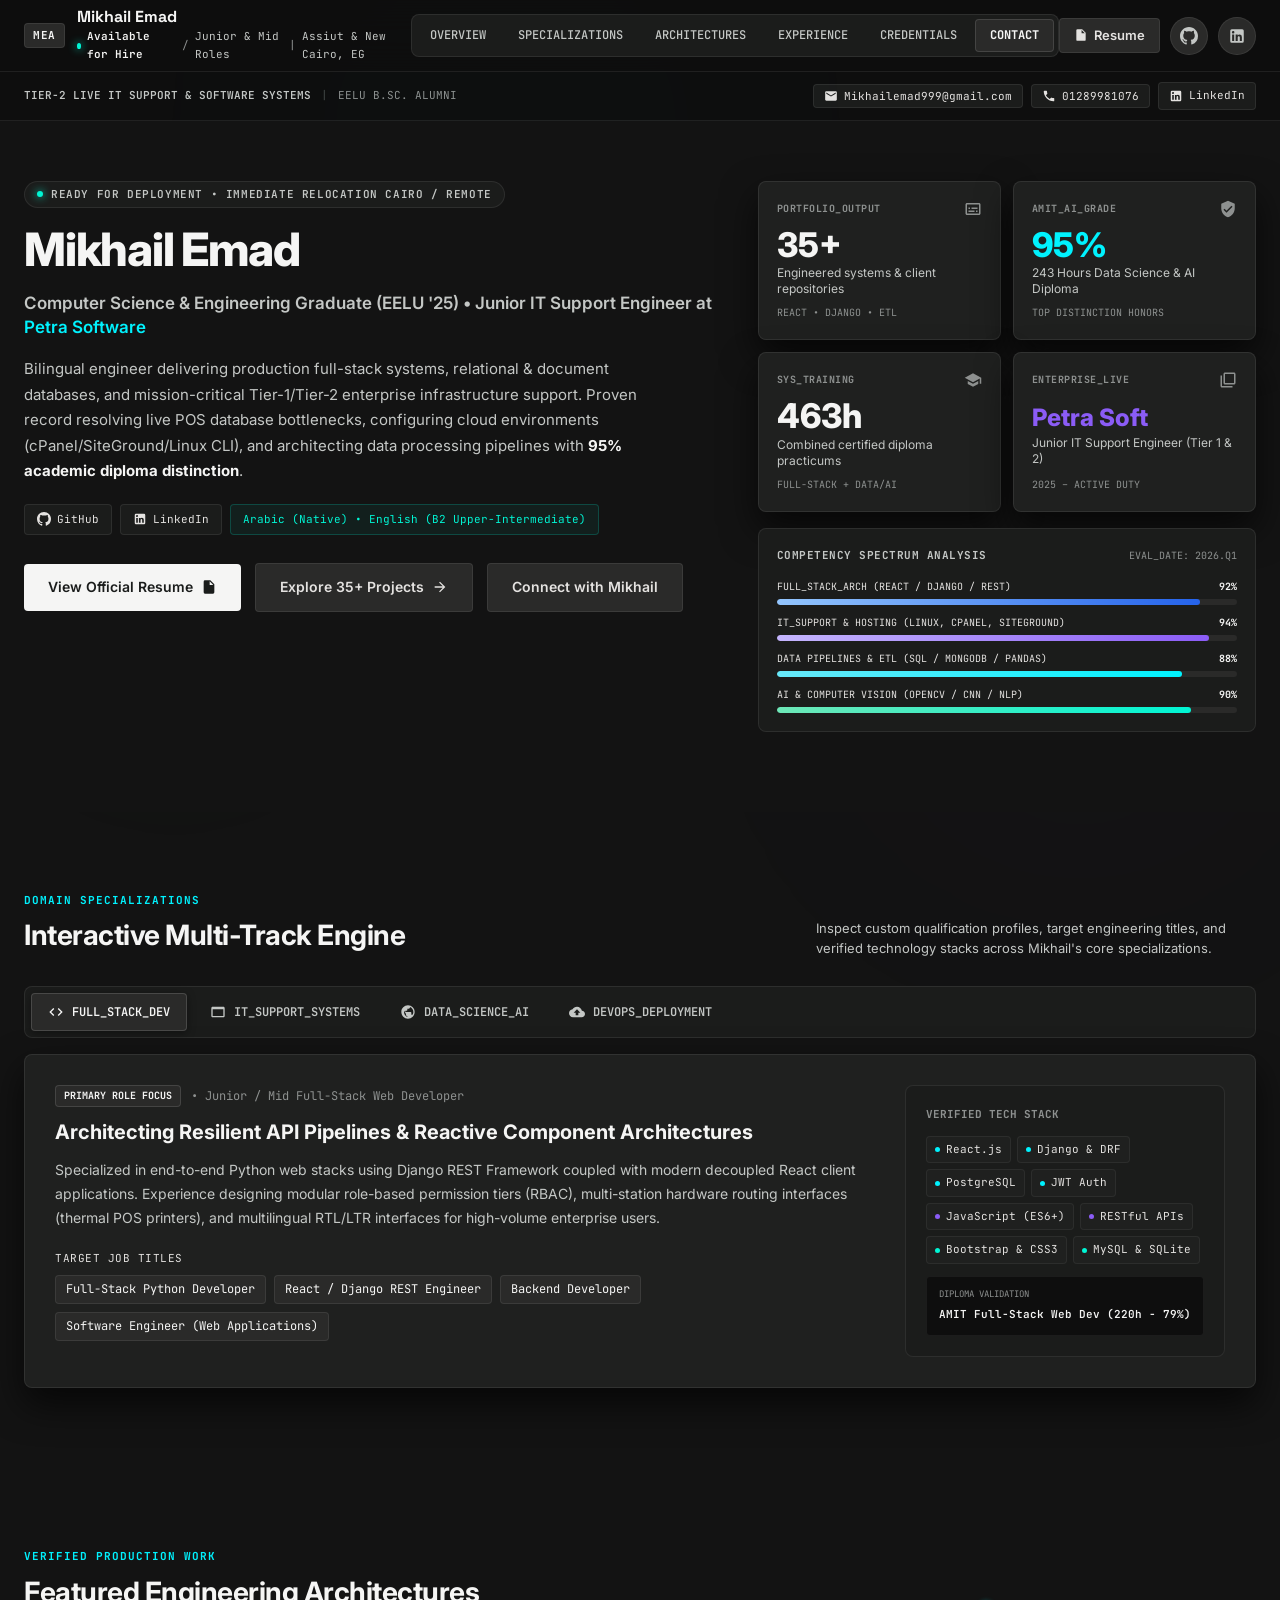
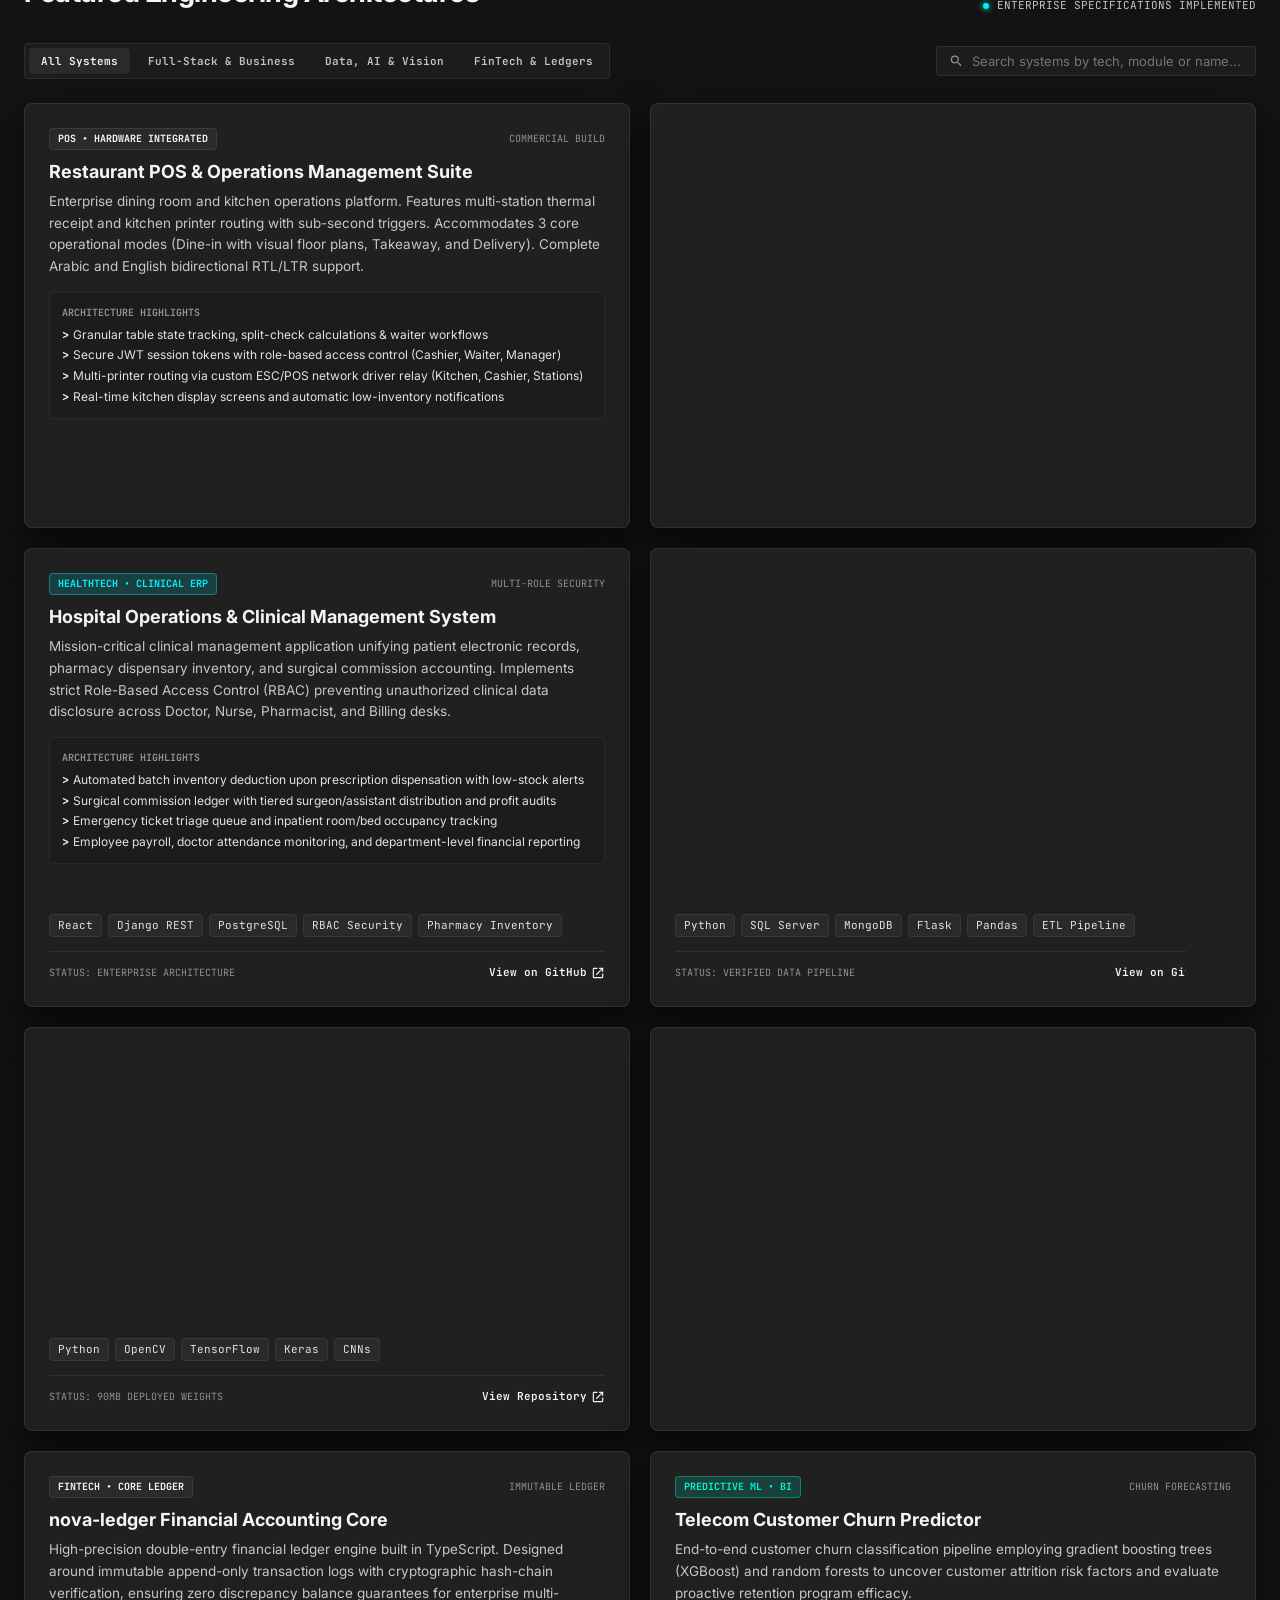
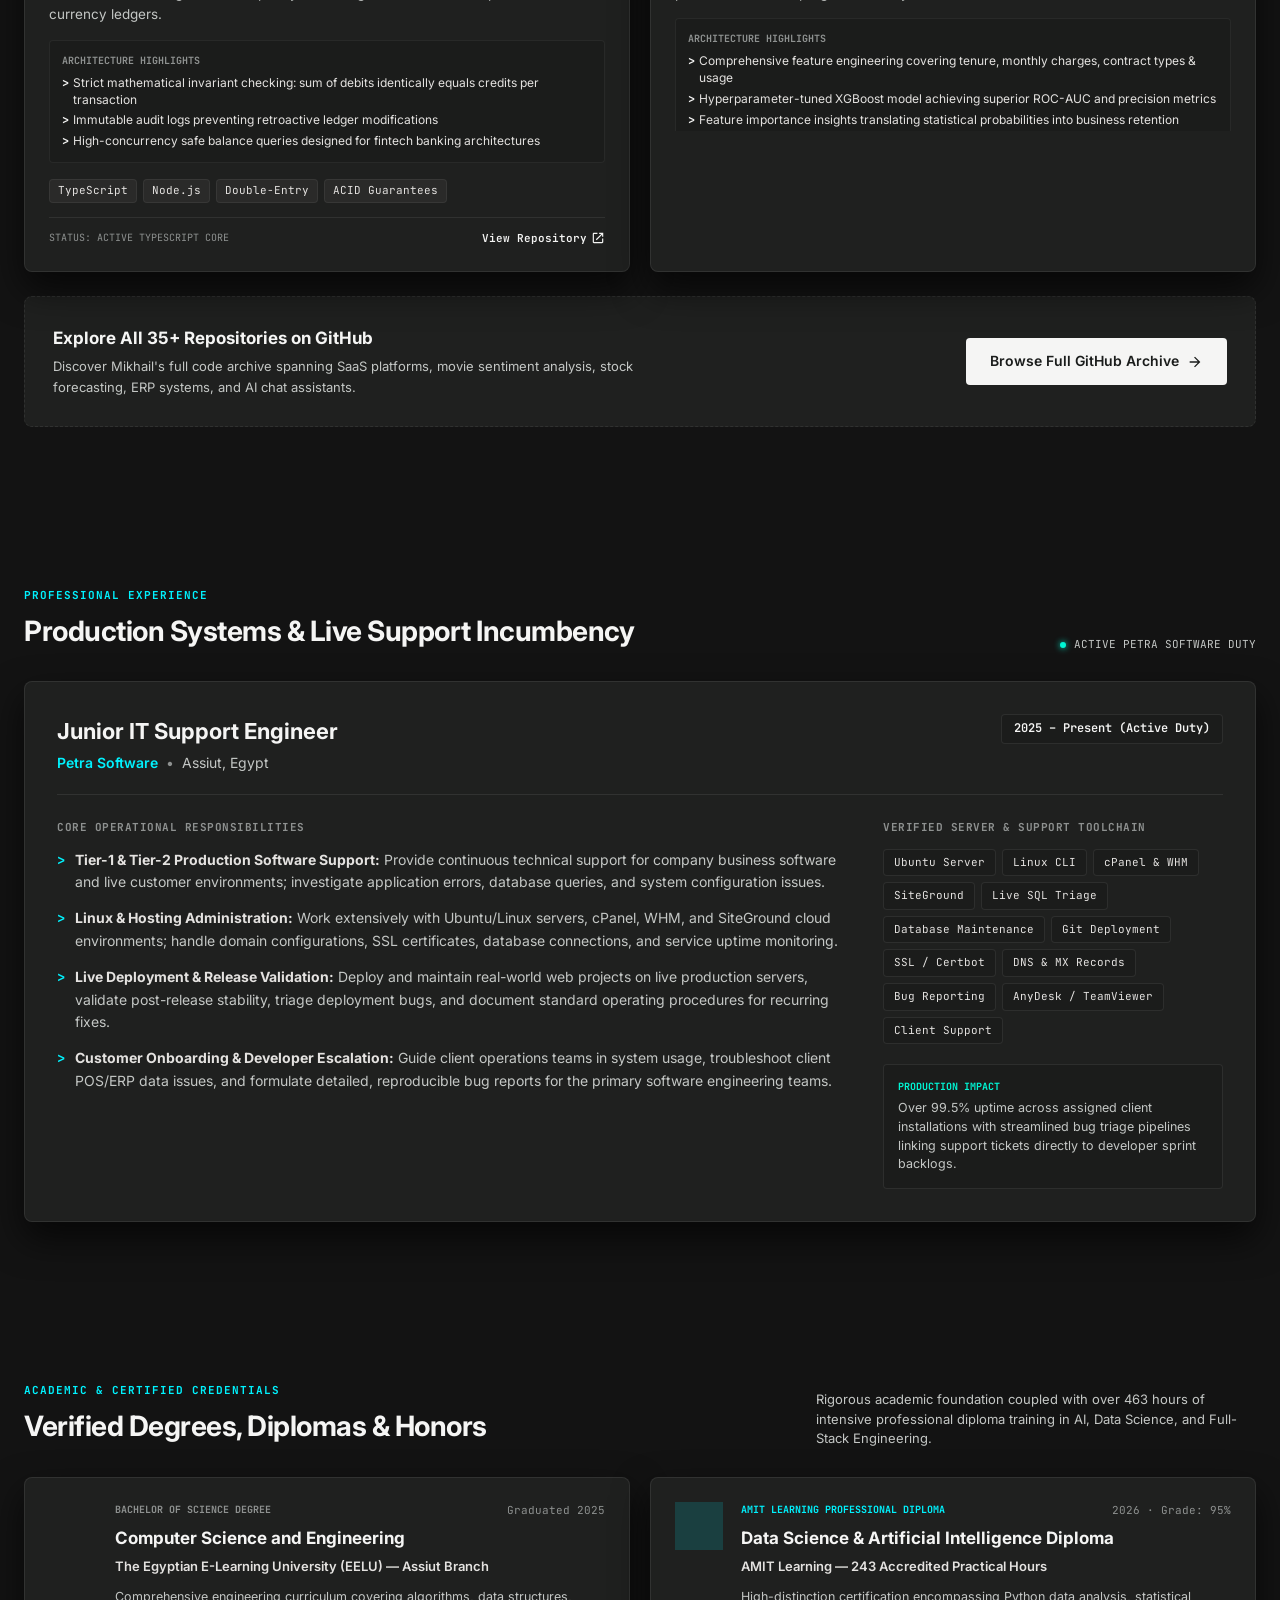
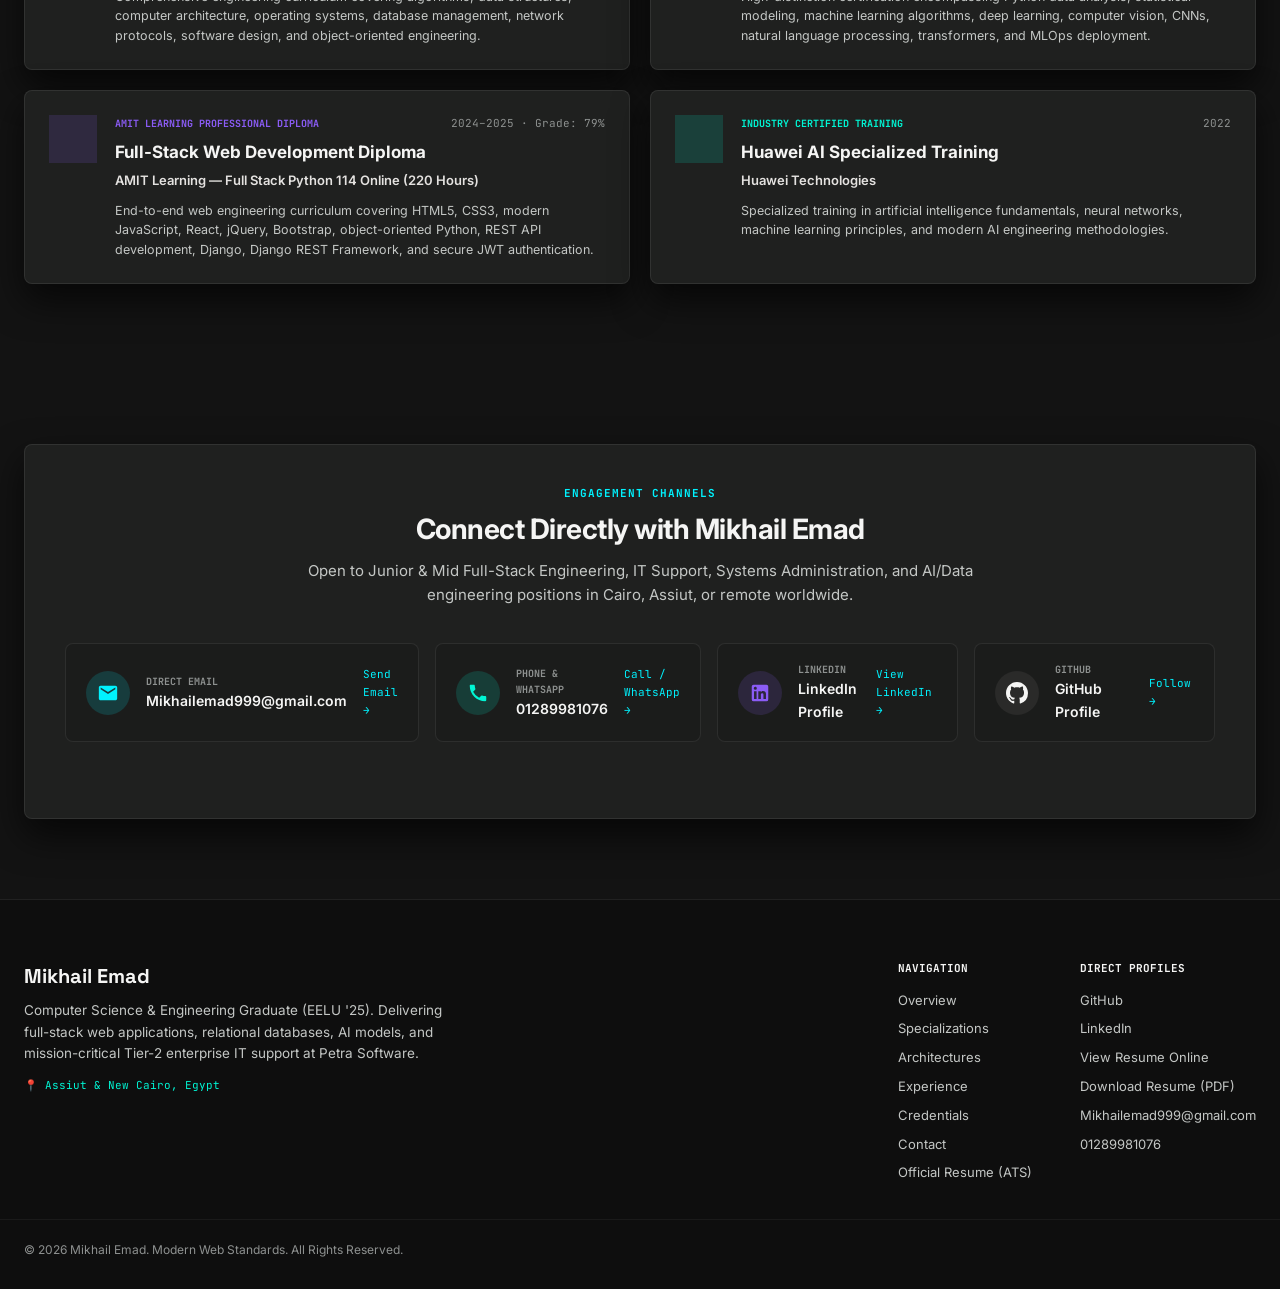
==== commit ffa8f38d: "feat(responsive): optimize layouts across desktop, laptop, tablet, and mobile with zero horizontal o" ====
--- a/index.html
+++ b/index.html
@@ -139,7 +139,7 @@
           </svg>
           <span class="btn-text">01289981076</span>
         </button>
-        <a href="https://www.linkedin.com/public-profile/settings/?trk=d_flagship3_profile_self_view_public_profile&amp;lipi=urn%3Ali%3Apage%3Ad_flagship3_profile_view_base%3B3V%2B7K5JqQBm6o%2FhHwtK7nQ%3D%3D"
+        <a href="https://www.linkedin.com/in/mikhail-emad-b67805372"
           target="_blank" rel="noopener noreferrer" class="copy-btn" title="View LinkedIn Profile">
           <svg viewBox="0 0 24 24" width="14" height="14" fill="currentColor">
             <path
--- a/styles.css
+++ b/styles.css
@@ -71,6 +71,8 @@
 html {
   scroll-behavior: smooth;
   color-scheme: dark;
+  overflow-x: hidden;
+  max-width: 100%;
 }
 
 body {
@@ -82,6 +84,7 @@
   overflow-x: hidden;
   position: relative;
   -webkit-font-smoothing: antialiased;
+  max-width: 100%;
 }
 
 a {
@@ -97,6 +100,7 @@
   max-width: var(--container-max);
   margin: 0 auto;
   padding: 0 24px;
+  width: 100%;
 }
 
 /* Background Ambient Radiance */
@@ -107,6 +111,8 @@
   pointer-events: none;
   z-index: 0;
   opacity: 0.35;
+  max-width: 100vw;
+  overflow: hidden;
 }
 
 .glow-1 {
@@ -1861,65 +1867,422 @@
 }
 
 /* ==========================================================================
-   RESPONSIVE DESIGN
+   RESPONSIVE DESIGN (Desktop 🖥️ • Laptop 💻 • Tablet 📱 • Mobile 📱)
    ========================================================================== */
-@media (max-width: 1024px) {
+
+/* --- 1. WIDESCREEN & LARGE DESKTOP (min-width: 1400px) --- */
+@media (min-width: 1400px) {
+  :root {
+    --container-max: 1360px;
+  }
+
+  .hero-name {
+    font-size: 52px;
+  }
+
+  .channels-grid {
+    grid-template-columns: repeat(4, 1fr);
+  }
+}
+
+/* --- 2. STANDARD DESKTOP (1200px - 1399px) --- */
+@media (min-width: 1200px) and (max-width: 1399px) {
+  .channels-grid {
+    grid-template-columns: repeat(4, 1fr);
+    gap: 16px;
+  }
+}
+
+/* --- 3. LAPTOP & COMPACT DESKTOP (993px - 1199px) --- */
+@media (max-width: 1199px) {
+  .hero-grid {
+    grid-template-columns: 1.15fr 1fr;
+    gap: 28px;
+  }
+
+  .desktop-nav .nav-item {
+    padding: 6px 10px;
+    font-size: 11px;
+  }
+
+  .hero-name {
+    font-size: 40px;
+  }
+
+  .channels-grid {
+    grid-template-columns: repeat(2, 1fr);
+  }
+}
+
+/* --- 4. TABLET LANDSCAPE & TABLET PORTRAIT (768px - 992px) --- */
+@media (max-width: 992px) {
+  .desktop-nav {
+    display: none;
+  }
+
+  .mobile-toggle {
+    display: flex;
+  }
+
   .hero-grid {
     grid-template-columns: 1fr;
+    gap: 36px;
   }
 
   .hero-3d-wrapper {
     width: 100%;
-    opacity: 0.35;
+    opacity: 0.28;
+  }
+
+  .hero-name {
+    font-size: 38px;
+  }
+
+  .hero-bento-column {
+    width: 100%;
+  }
+
+  .bento-grid-2x2 {
+    grid-template-columns: repeat(2, 1fr);
+    gap: 16px;
   }
 
   .track-view-pane {
     grid-template-columns: 1fr;
+    gap: 24px;
+  }
+
+  .projects-matrix-grid {
+    grid-template-columns: repeat(2, 1fr);
+    gap: 18px;
+  }
+
+  .exp-content-grid {
+    grid-template-columns: 1fr;
+  }
+
+  .credentials-cards-grid {
+    grid-template-columns: repeat(2, 1fr);
+    gap: 18px;
+  }
+
+  .channels-grid {
+    grid-template-columns: repeat(2, 1fr);
+    gap: 16px;
+  }
+
+  .footer-grid {
+    grid-template-columns: 1fr 1fr;
+    gap: 32px;
+  }
+
+  .footer-links-columns {
+    justify-content: flex-start;
+    gap: 36px;
+  }
+}
+
+/* --- 5. MOBILE DEVICES (max-width: 767px) --- */
+@media (max-width: 767px) {
+  :root {
+    --nav-height: 64px;
+  }
+
+  .container {
+    padding: 0 16px;
+  }
+
+  /* Header & Mobile Bar */
+  .site-header {
+    height: 64px;
+  }
+
+  .logo-text-wrap .logo-status {
+    display: none;
+  }
+
+  .logo-name {
+    font-size: 15px;
+  }
+
+  .header-actions {
+    gap: 6px;
+  }
+
+  #nav-resume-btn {
+    padding: 5px 10px !important;
+    font-size: 12px !important;
+  }
+
+  .icon-link-btn {
+    width: 34px;
+    height: 34px;
+  }
+
+  .icon-link-btn svg {
+    width: 16px;
+    height: 16px;
+  }
+
+  /* Mobile Drawer */
+  .mobile-drawer {
+    padding: 16px 20px;
+    gap: 8px;
+  }
+
+  .mobile-nav-link {
+    font-size: 14px;
+    padding: 10px 0;
+  }
+
+  /* Top Command Telemetry Bar */
+  .telemetry-bar {
+    padding: 8px 0;
+  }
+
+  .telemetry-container {
+    flex-direction: column;
+    align-items: stretch;
+    gap: 8px;
+  }
+
+  .telemetry-left {
+    justify-content: center;
+    text-align: center;
+    font-size: 10px;
+    flex-wrap: wrap;
+  }
+
+  .telemetry-right {
+    display: flex;
+    flex-wrap: wrap;
+    width: 100%;
+    gap: 6px;
+    justify-content: center;
+  }
+
+  .telemetry-right .copy-btn {
+    flex: 1 1 calc(50% - 6px);
+    justify-content: center;
+    font-size: 10px;
+    padding: 6px 6px;
+    min-width: 0;
+  }
+
+  .telemetry-right .copy-btn:last-child {
+    flex: 1 1 100%;
+  }
+
+  .copy-btn .btn-text {
+    max-width: 120px;
+    overflow: hidden;
+    text-overflow: ellipsis;
+    white-space: nowrap;
+  }
+
+  /* Hero Section */
+  .hero-section {
+    padding: 36px 0 54px;
+  }
+
+  .hero-name {
+    font-size: clamp(28px, 8vw, 36px);
+    letter-spacing: -0.6px;
+  }
+
+  .hero-title-lead {
+    font-size: 15px;
+    line-height: 1.45;
+  }
+
+  .hero-summary {
+    font-size: 13.5px;
+    line-height: 1.65;
+  }
+
+  .hero-badges-strip {
+    gap: 6px;
+  }
+
+  .meta-chip {
+    font-size: 10.5px;
+    padding: 5px 10px;
+  }
+
+  .hero-actions {
+    flex-direction: column;
+    align-items: stretch;
+    width: 100%;
+    gap: 10px;
+    margin-top: 16px;
+  }
+
+  .hero-actions .btn {
+    width: 100%;
+    min-height: 48px;
+    justify-content: center;
+    font-size: 14px;
+  }
+
+  /* Bento Column */
+  .bento-grid-2x2 {
+    grid-template-columns: 1fr;
+    gap: 12px;
+  }
+
+  .bento-card {
+    padding: 18px 16px;
+  }
+
+  /* Track Domain Section */
+  .track-tabs-bar {
+    display: flex;
+    overflow-x: auto;
+    padding-bottom: 6px;
+    gap: 6px;
+    -webkit-overflow-scrolling: touch;
+    scrollbar-width: none;
+  }
+
+  .track-tabs-bar::-webkit-scrollbar {
+    display: none;
+  }
+
+  .track-tab-btn {
+    white-space: nowrap;
+    flex-shrink: 0;
+    padding: 8px 14px;
+    font-size: 11px;
+  }
+
+  .track-stage-card {
+    padding: 20px 16px;
+  }
+
+  /* Projects Filter & Grid */
+  .filter-wrapper {
+    flex-direction: column;
+    align-items: stretch;
+    gap: 12px;
+    width: 100%;
+    max-width: 100%;
+    overflow: hidden;
+  }
+
+  .filter-tabs {
+    display: flex;
+    overflow-x: auto;
+    flex-wrap: nowrap;
+    width: 100%;
+    max-width: 100%;
+    padding-bottom: 6px;
+    -webkit-overflow-scrolling: touch;
+    scrollbar-width: none;
+  }
+
+  .filter-tabs::-webkit-scrollbar {
+    display: none;
+  }
+
+  .filter-tab-btn {
+    white-space: nowrap;
+    flex-shrink: 0;
+  }
+
+  .search-wrap {
+    width: 100%;
+    max-width: 100%;
+    box-sizing: border-box;
   }
 
   .projects-matrix-grid {
     grid-template-columns: 1fr;
-  }
-
-  .exp-content-grid {
-    grid-template-columns: 1fr;
-  }
-
+    gap: 16px;
+  }
+
+  .project-matrix-card {
+    padding: 18px 16px;
+  }
+
+  .card-actions {
+    flex-direction: column;
+    gap: 8px;
+  }
+
+  .card-actions .btn {
+    width: 100%;
+    justify-content: center;
+  }
+
+  /* Credentials */
   .credentials-cards-grid {
     grid-template-columns: 1fr;
-  }
-}
-
-@media (max-width: 768px) {
-  .desktop-nav {
-    display: none;
-  }
-
-  .mobile-toggle {
-    display: flex;
-  }
-
-  .hero-name {
-    font-size: 34px;
-  }
-
-  .bento-grid-2x2 {
-    grid-template-columns: 1fr;
-  }
-
+    gap: 16px;
+  }
+
+  .credential-card {
+    padding: 20px 16px;
+  }
+
+  /* Contact Channels & Form */
   .channels-grid {
     grid-template-columns: 1fr;
+    gap: 12px;
+  }
+
+  .channel-box {
+    padding: 14px 16px;
+  }
+
+  .channel-value {
+    font-size: 13px;
+  }
+
+  .input-element {
+    font-size: 16px; /* Prevents auto-zoom in iOS Safari on focus */
+    padding: 14px 14px;
+  }
+
+  /* Footer */
+  .site-footer {
+    padding: 40px 0 24px;
   }
 
   .footer-grid {
     grid-template-columns: 1fr;
+    gap: 28px;
   }
 
   .footer-links-columns {
-    justify-content: flex-start;
+    flex-direction: column;
+    gap: 24px;
   }
 
   .hidden-sm {
     display: none;
   }
 }
+
+/* --- 6. SMALL MOBILE SCREENS (max-width: 420px) --- */
+@media (max-width: 420px) {
+  .logo-badge {
+    display: none;
+  }
+
+  .telemetry-meta, .telemetry-sep {
+    display: none;
+  }
+
+  .hero-name {
+    font-size: 27px;
+  }
+
+  .dispatch-badge {
+    font-size: 9.5px;
+    padding: 3px 8px;
+  }
+
+  .channel-arrow {
+    display: none;
+  }
+}
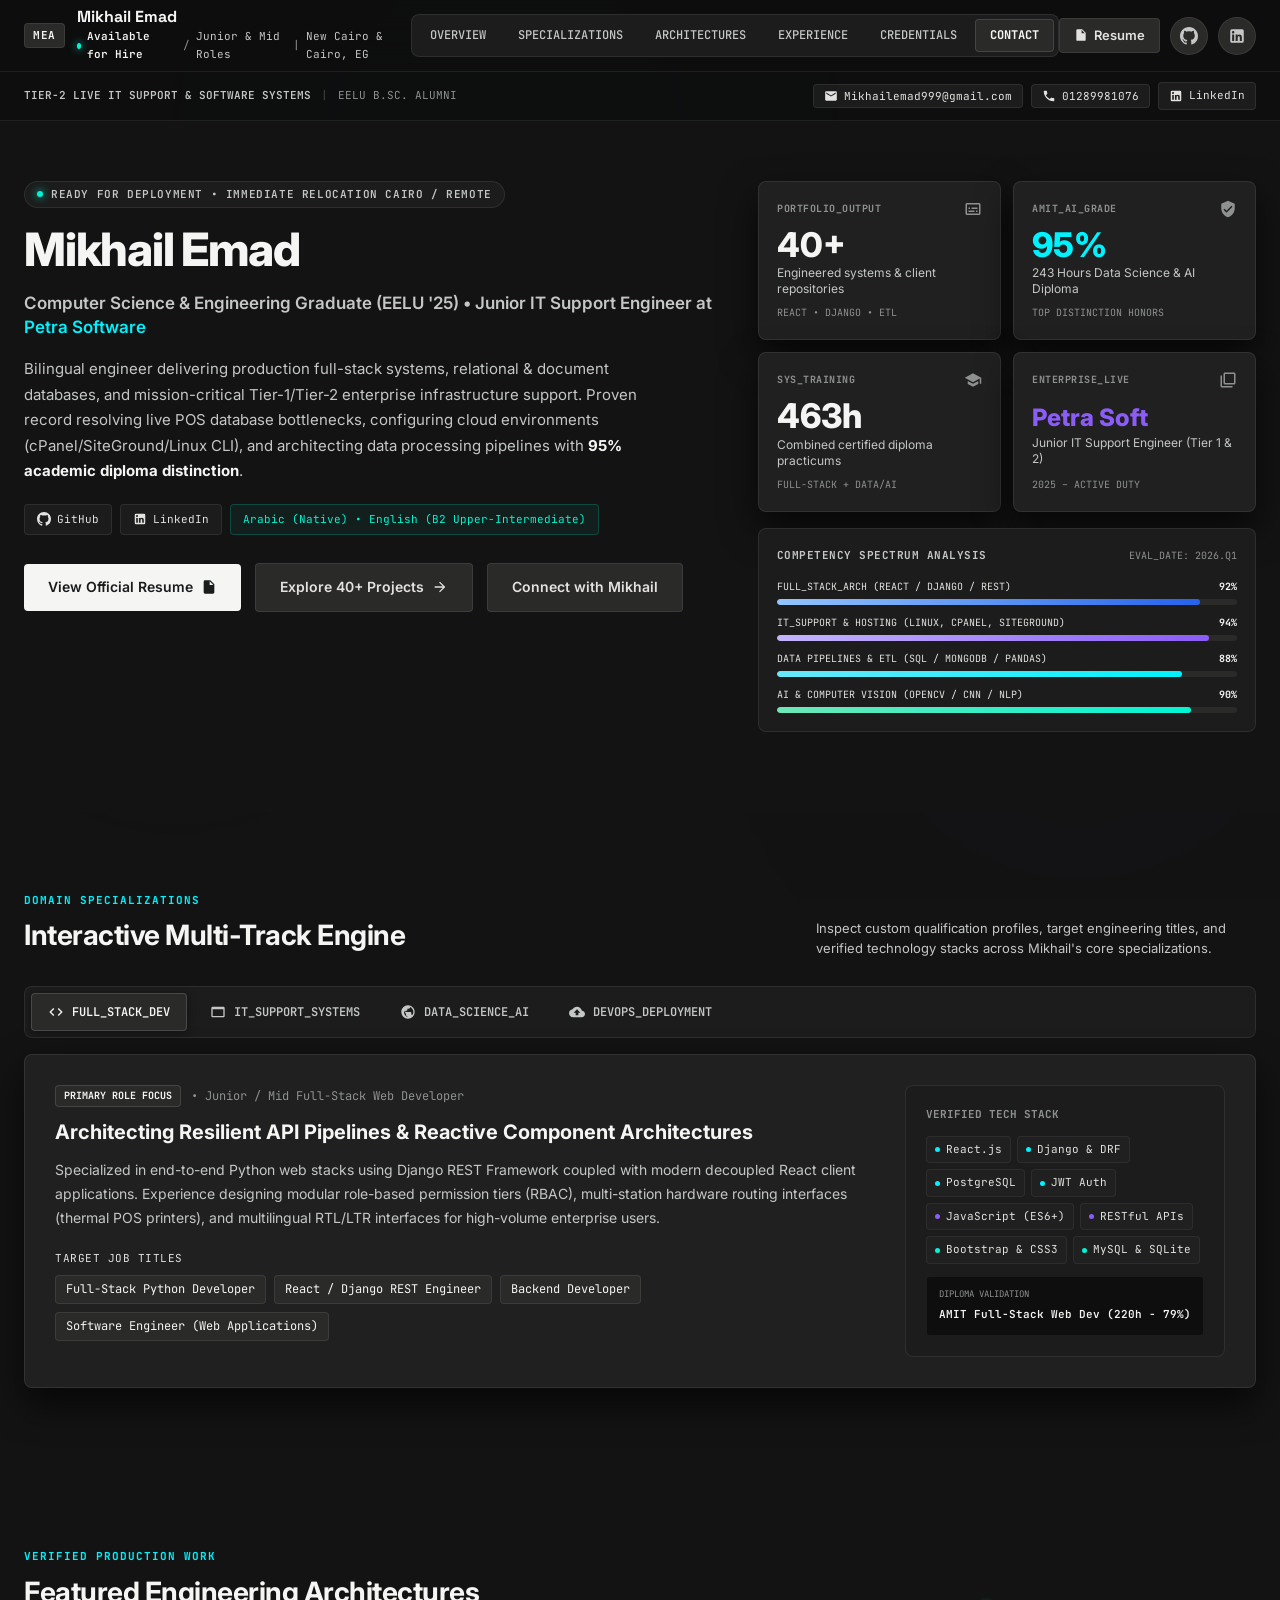
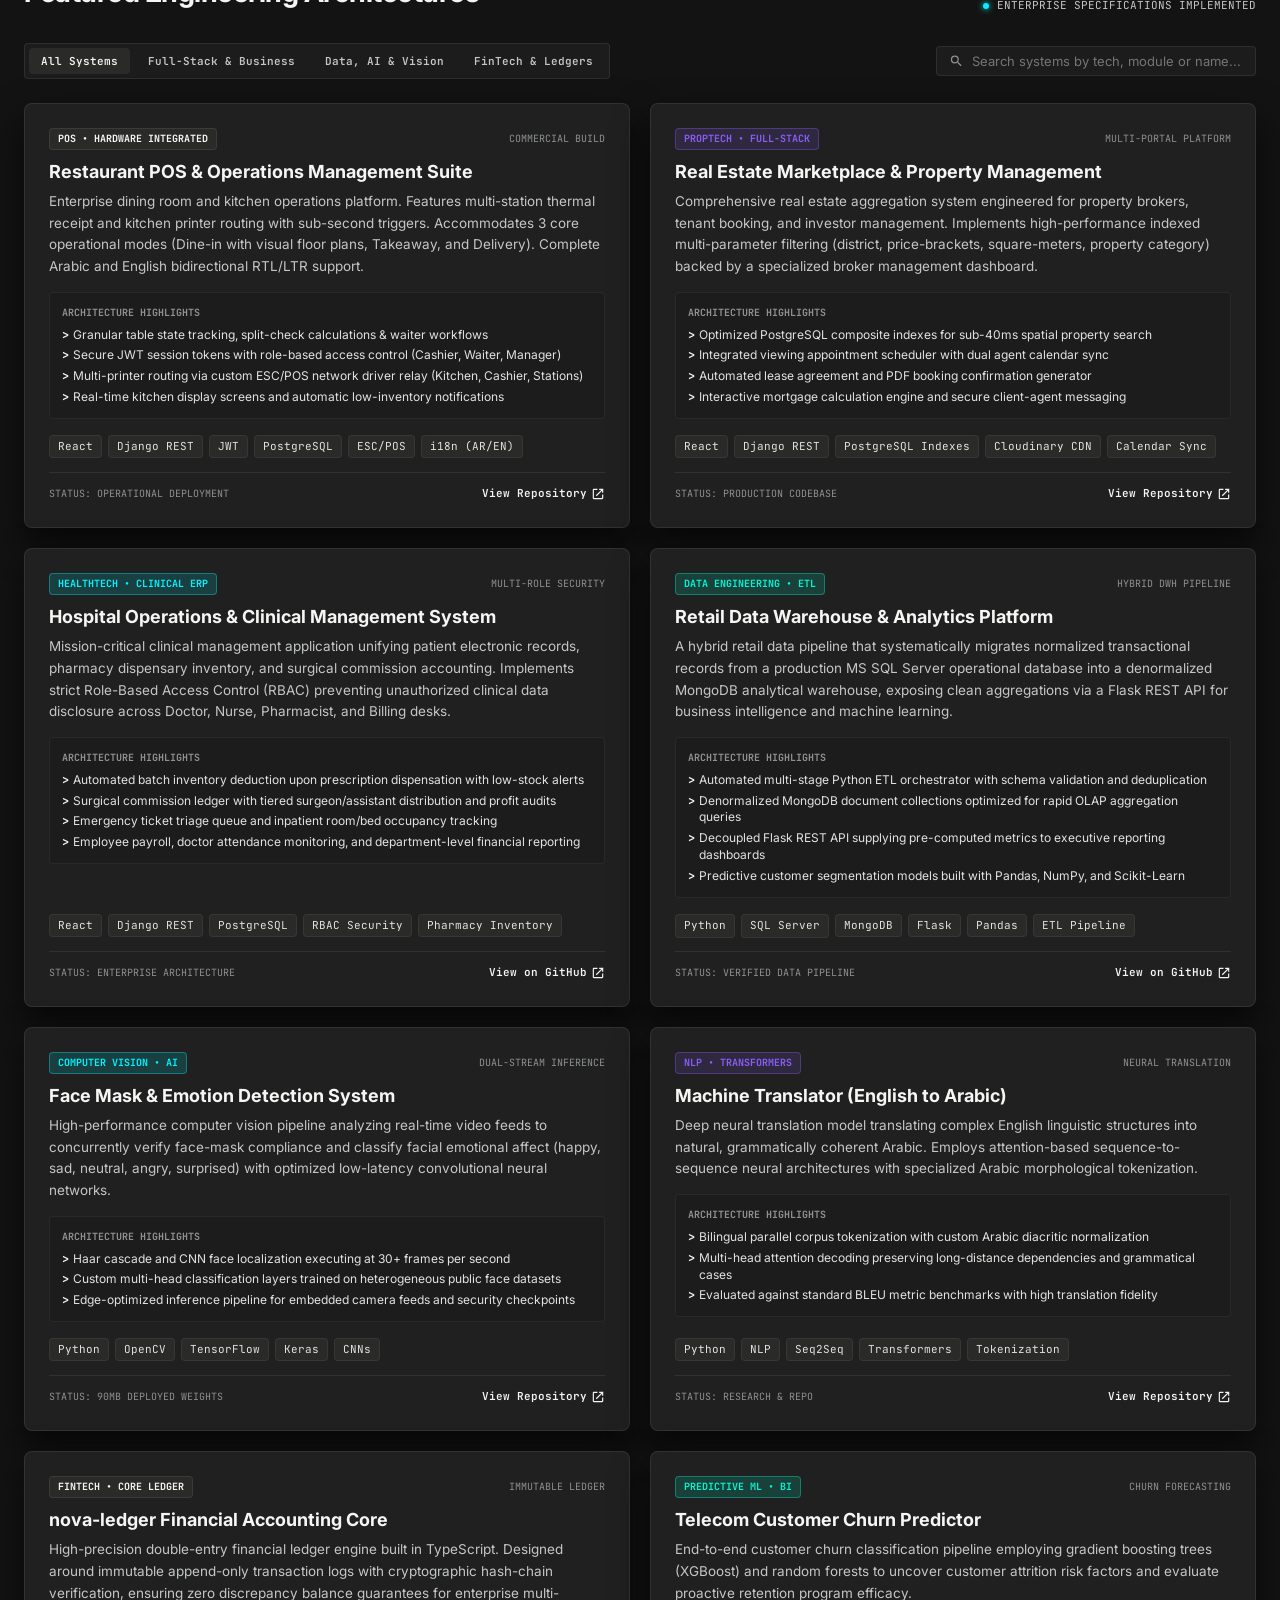
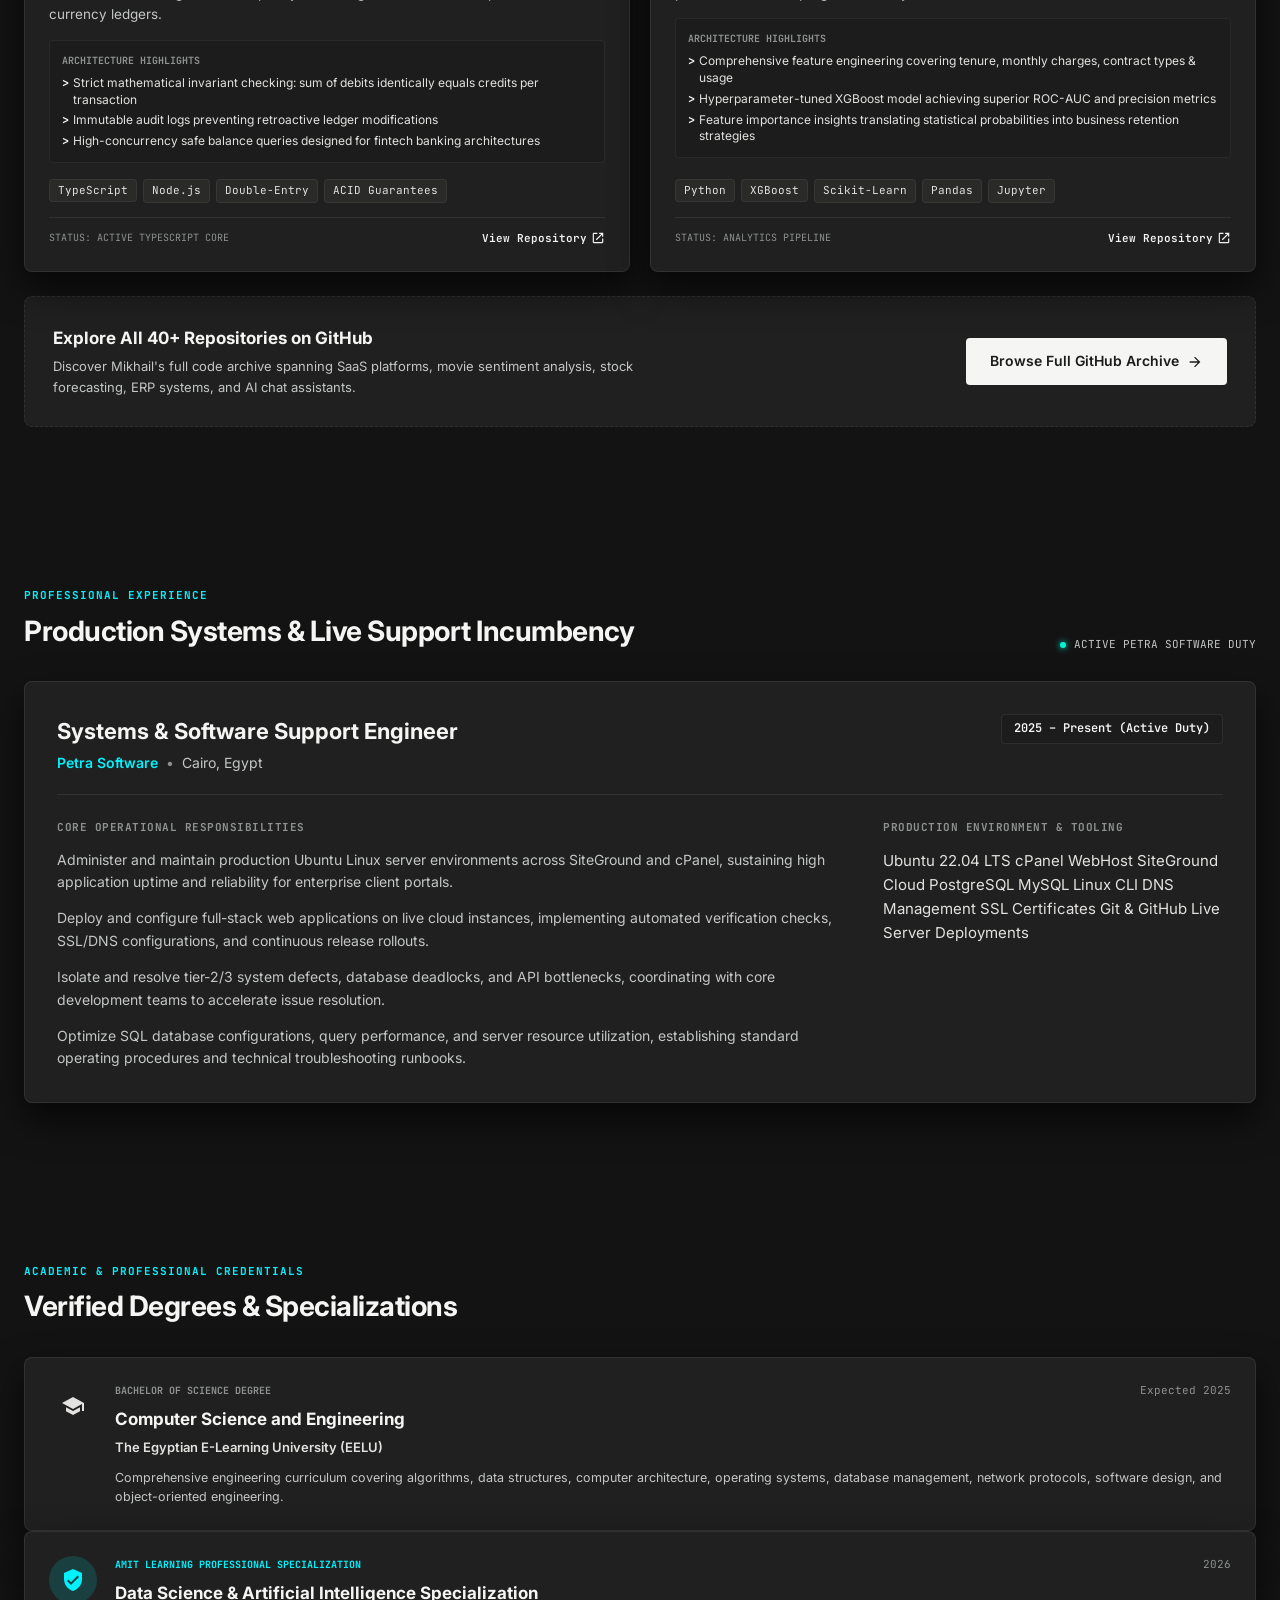
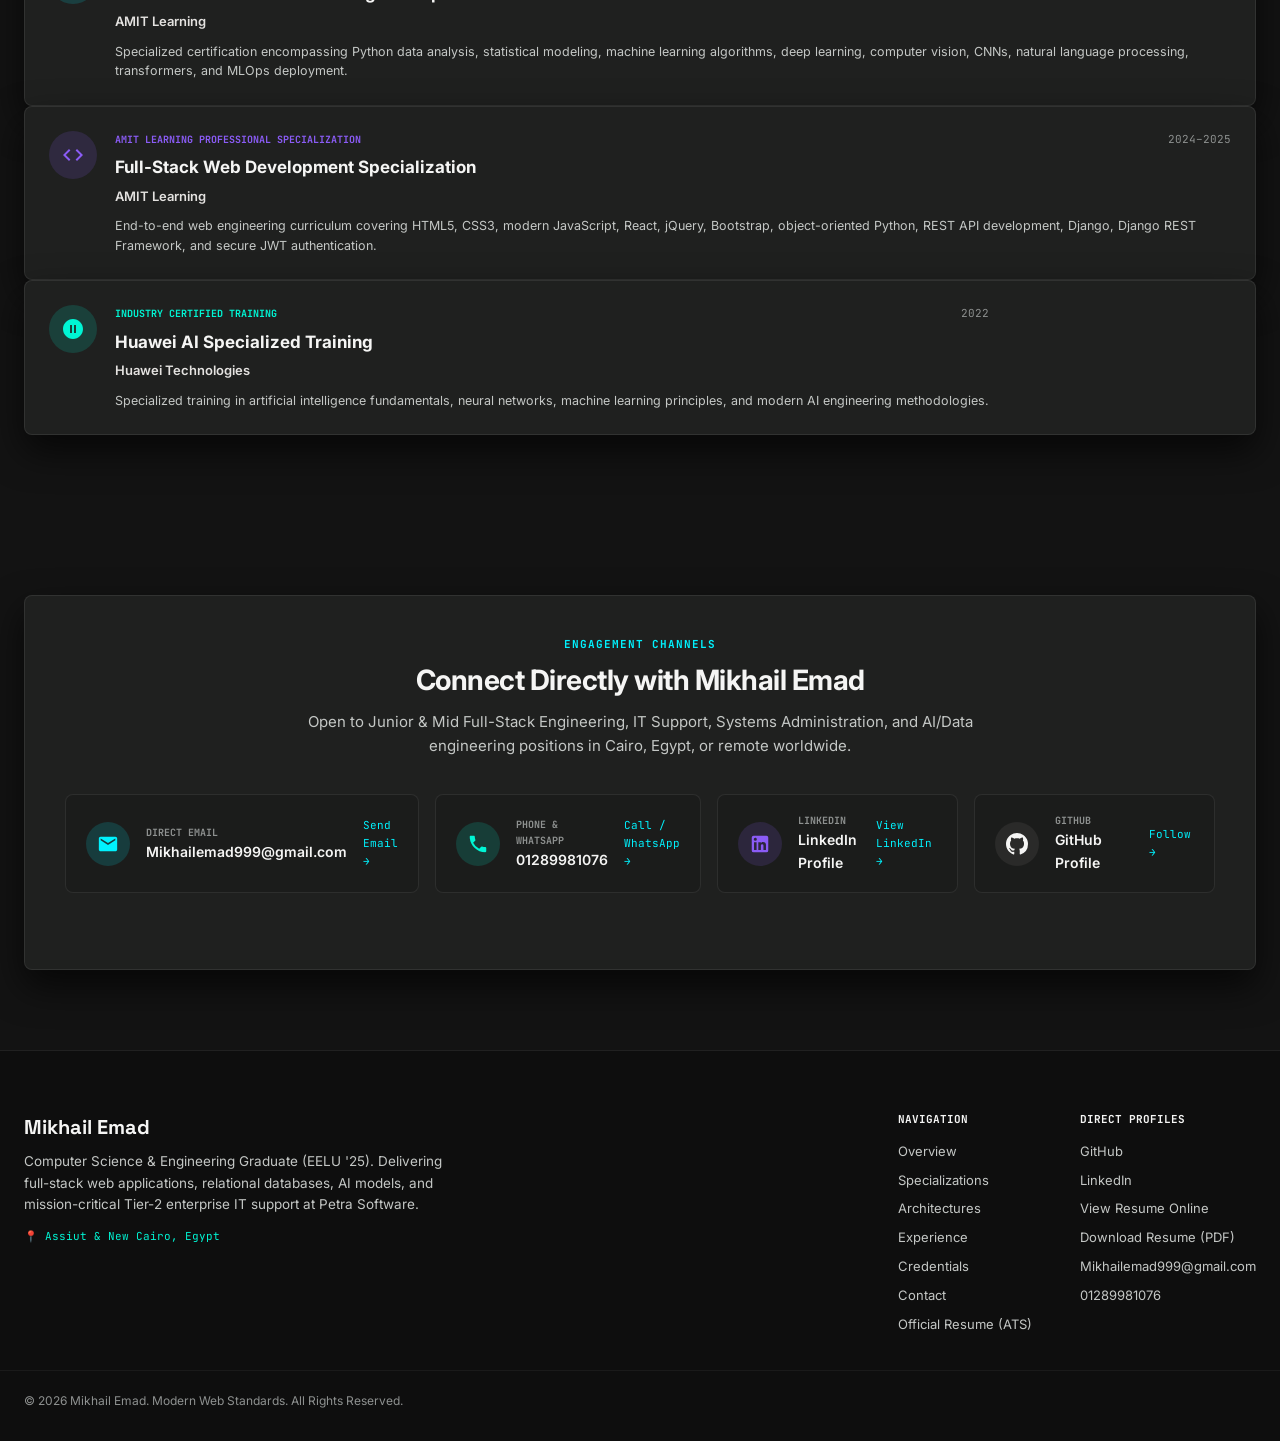
==== commit e325eeb0: "Enhance ATS resumes & modern profile, update to 40+ projects, and optimize responsiveness across mob" ====
--- a/index.html
+++ b/index.html
@@ -7,7 +7,7 @@
   <meta name="description"
     content="Mikhail Emad — Computer Science &amp; Engineering Graduate | Full-Stack Developer | IT Support &amp; AI Specialist at Petra Software.">
   <meta name="keywords"
-    content="Mikhail Emad, Full-Stack Developer, IT Support Engineer, AI Engineer, React, Django, Python, Linux, Assiut, Cairo, Egypt">
+    content="Mikhail Emad, Software Engineer, Full-Stack Developer, IT Support Engineer, AI Engineer, React, Django, Python, Linux, Cairo, Egypt">
   <meta name="author" content="Mikhail Emad">
   <title>Mikhail Emad — Executive Engineering Portfolio</title>
 
@@ -28,9 +28,11 @@
 <body class="bg-background text-on-surface">
 
   <!-- Background Ambient Glow Meshes -->
-  <div class="bg-mesh-glow glow-1" aria-hidden="true"></div>
-  <div class="bg-mesh-glow glow-2" aria-hidden="true"></div>
-  <div class="bg-mesh-glow glow-3" aria-hidden="true"></div>
+  <div class="bg-mesh-container" aria-hidden="true">
+    <div class="bg-mesh-glow glow-1"></div>
+    <div class="bg-mesh-glow glow-2"></div>
+    <div class="bg-mesh-glow glow-3"></div>
+  </div>
 
   <!-- Top Global Header -->
   <header class="site-header" id="site-header">
@@ -46,7 +48,7 @@
               <span class="sep">/</span>
               <span class="status-sub">Junior & Mid Roles</span>
               <span class="sep hidden-sm">|</span>
-              <span class="status-loc hidden-sm">Assiut & New Cairo, EG</span>
+              <span class="status-loc hidden-sm">New Cairo &amp; Cairo, EG</span>
             </div>
           </div>
         </a>
@@ -206,7 +208,7 @@
               </svg>
             </a>
             <a href="#projects" class="btn btn-outline btn-lg">
-              <span>Explore 35+ Projects</span>
+              <span>Explore 40+ Projects</span>
               <svg viewBox="0 0 24 24" width="16" height="16" fill="currentColor">
                 <path d="M12 4l-1.41 1.41L16.17 11H4v2h12.17l-5.58 5.59L12 20l8-8z" />
               </svg>
@@ -229,7 +231,7 @@
                     d="M20 4H4c-1.1 0-2 .9-2 2v12c0 1.1.9 2 2 2h16c1.1 0 2-.9 2-2V6c0-1.1-.9-2-2-2zm0 14H4V6h16v12zM6 10h2v2H6zm0 4h8v2H6zm10 0h2v2h-2zm-6-4h8v2h-8z" />
                 </svg>
               </div>
-              <div class="bento-number">35+</div>
+              <div class="bento-number">40+</div>
               <div class="bento-desc">Engineered systems &amp; client repositories</div>
               <span class="bento-subtag">React • Django • ETL</span>
             </div>
@@ -991,10 +993,10 @@
 
         </div>
 
-        <!-- Link to explore full 39 repositories -->
+        <!-- Link to explore full 40+ repositories -->
         <div class="explore-all-box">
           <div class="explore-all-content">
-            <h4 class="explore-title">Explore All 35+ Repositories on GitHub</h4>
+            <h4 class="explore-title">Explore All 40+ Repositories on GitHub</h4>
             <p class="explore-desc">
               Discover Mikhail's full code archive spanning SaaS platforms, movie sentiment analysis, stock forecasting,
               ERP systems, and AI chat assistants.
@@ -1028,11 +1030,11 @@
         <div class="experience-timeline-card glass-card">
           <div class="exp-card-header">
             <div>
-              <h3 class="exp-role">Junior IT Support Engineer</h3>
+              <h3 class="exp-role">Systems &amp; Software Support Engineer</h3>
               <div class="exp-company-sub">
                 <span class="exp-company-name">Petra Software</span>
                 <span class="meta-dot">•</span>
-                <span class="exp-location">Assiut, Egypt</span>
+                <span class="exp-location">Cairo, Egypt</span>
               </div>
             </div>
             <div class="exp-date-badge">2025 – Present (Active Duty)</div>
@@ -1043,61 +1045,33 @@
               <span class="column-subtitle">Core Operational Responsibilities</span>
               <ul class="exp-duties-list">
                 <li>
-                  <span class="bullet-arrow">&gt;</span>
-                  <div>
-                    <strong>Tier-1 &amp; Tier-2 Production Software Support:</strong> Provide continuous technical
-                    support for company business software and live customer environments; investigate application
-                    errors, database queries, and system configuration issues.
-                  </div>
+                  Administer and maintain production Ubuntu Linux server environments across SiteGround and cPanel, sustaining high application uptime and reliability for enterprise client portals.
                 </li>
                 <li>
-                  <span class="bullet-arrow">&gt;</span>
-                  <div>
-                    <strong>Linux &amp; Hosting Administration:</strong> Work extensively with Ubuntu/Linux servers,
-                    cPanel, WHM, and SiteGround cloud environments; handle domain configurations, SSL certificates,
-                    database connections, and service uptime monitoring.
-                  </div>
+                  Deploy and configure full-stack web applications on live cloud instances, implementing automated verification checks, SSL/DNS configurations, and continuous release rollouts.
                 </li>
                 <li>
-                  <span class="bullet-arrow">&gt;</span>
-                  <div>
-                    <strong>Live Deployment &amp; Release Validation:</strong> Deploy and maintain real-world web
-                    projects on live production servers, validate post-release stability, triage deployment bugs, and
-                    document standard operating procedures for recurring fixes.
-                  </div>
+                  Isolate and resolve tier-2/3 system defects, database deadlocks, and API bottlenecks, coordinating with core development teams to accelerate issue resolution.
                 </li>
                 <li>
-                  <span class="bullet-arrow">&gt;</span>
-                  <div>
-                    <strong>Customer Onboarding &amp; Developer Escalation:</strong> Guide client operations teams in
-                    system usage, troubleshoot client POS/ERP data issues, and formulate detailed, reproducible bug
-                    reports for the primary software engineering teams.
-                  </div>
+                  Optimize SQL database configurations, query performance, and server resource utilization, establishing standard operating procedures and technical troubleshooting runbooks.
                 </li>
               </ul>
             </div>
 
-            <div class="exp-telemetry-column">
-              <span class="column-subtitle">Verified Server &amp; Support Toolchain</span>
-              <div class="exp-tags-grid">
-                <span class="tech-tag">Ubuntu Server</span>
-                <span class="tech-tag">Linux CLI</span>
-                <span class="tech-tag">cPanel &amp; WHM</span>
-                <span class="tech-tag">SiteGround</span>
-                <span class="tech-tag">Live SQL Triage</span>
-                <span class="tech-tag">Database Maintenance</span>
-                <span class="tech-tag">Git Deployment</span>
-                <span class="tech-tag">SSL / Certbot</span>
-                <span class="tech-tag">DNS &amp; MX Records</span>
-                <span class="tech-tag">Bug Reporting</span>
-                <span class="tech-tag">AnyDesk / TeamViewer</span>
-                <span class="tech-tag">Client Support</span>
-              </div>
-
-              <div class="duty-callout">
-                <span class="duty-badge">PRODUCTION IMPACT</span>
-                <p>Over 99.5% uptime across assigned client installations with streamlined bug triage pipelines linking
-                  support tickets directly to developer sprint backlogs.</p>
+            <div class="exp-tech-sidebar">
+              <span class="column-subtitle">Production Environment &amp; Tooling</span>
+              <div class="exp-tag-cluster">
+                <span class="exp-tag">Ubuntu 22.04 LTS</span>
+                <span class="exp-tag">cPanel WebHost</span>
+                <span class="exp-tag">SiteGround Cloud</span>
+                <span class="exp-tag">PostgreSQL</span>
+                <span class="exp-tag">MySQL</span>
+                <span class="exp-tag">Linux CLI</span>
+                <span class="exp-tag">DNS Management</span>
+                <span class="exp-tag">SSL Certificates</span>
+                <span class="exp-tag">Git &amp; GitHub</span>
+                <span class="exp-tag">Live Server Deployments</span>
               </div>
             </div>
           </div>
@@ -1110,19 +1084,15 @@
       <div class="container">
         <div class="section-title-row">
           <div>
-            <span class="section-kicker">ACADEMIC & CERTIFIED CREDENTIALS</span>
-            <h2 class="section-heading">Verified Degrees, Diplomas &amp; Honors</h2>
-          </div>
-          <p class="section-subtext-right">
-            Rigorous academic foundation coupled with over 463 hours of intensive professional diploma training in AI,
-            Data Science, and Full-Stack Engineering.
-          </p>
-        </div>
-
-        <div class="credentials-cards-grid">
-          <!-- Degree -->
+            <span class="section-kicker">ACADEMIC &amp; PROFESSIONAL CREDENTIALS</span>
+            <h2 class="section-heading">Verified Degrees &amp; Specializations</h2>
+          </div>
+        </div>
+
+        <div class="credentials-grid">
+          <!-- B.Sc. Degree -->
           <div class="cred-card glass-card tilt-target">
-            <div class="cred-icon-wrap primary">
+            <div class="cred-icon-wrap blue">
               <svg viewBox="0 0 24 24" width="24" height="24" fill="currentColor">
                 <path d="M5 13.18v4L12 21l7-3.82v-4L12 17l-7-3.82zM12 3L1 9l11 6 9-4.91V17h2V9L12 3z" />
               </svg>
@@ -1130,10 +1100,10 @@
             <div class="cred-content">
               <div class="cred-status-row">
                 <span class="cred-type">BACHELOR OF SCIENCE DEGREE</span>
-                <span class="cred-date">Graduated 2025</span>
+                <span class="cred-date">Expected 2025</span>
               </div>
               <h3 class="cred-title">Computer Science and Engineering</h3>
-              <div class="cred-institution">The Egyptian E-Learning University (EELU) — Assiut Branch</div>
+              <div class="cred-institution">The Egyptian E-Learning University (EELU)</div>
               <p class="cred-desc">
                 Comprehensive engineering curriculum covering algorithms, data structures, computer architecture,
                 operating systems, database management, network protocols, software design, and object-oriented
@@ -1152,13 +1122,13 @@
             </div>
             <div class="cred-content">
               <div class="cred-status-row">
-                <span class="cred-type highlight-cyan">AMIT LEARNING PROFESSIONAL DIPLOMA</span>
-                <span class="cred-date">2026 · Grade: 95%</span>
-              </div>
-              <h3 class="cred-title">Data Science &amp; Artificial Intelligence Diploma</h3>
-              <div class="cred-institution">AMIT Learning — 243 Accredited Practical Hours</div>
+                <span class="cred-type highlight-cyan">AMIT LEARNING PROFESSIONAL SPECIALIZATION</span>
+                <span class="cred-date">2026</span>
+              </div>
+              <h3 class="cred-title">Data Science &amp; Artificial Intelligence Specialization</h3>
+              <div class="cred-institution">AMIT Learning</div>
               <p class="cred-desc">
-                High-distinction certification encompassing Python data analysis, statistical modeling, machine learning
+                Specialized certification encompassing Python data analysis, statistical modeling, machine learning
                 algorithms, deep learning, computer vision, CNNs, natural language processing, transformers, and MLOps
                 deployment.
               </p>
@@ -1174,11 +1144,11 @@
             </div>
             <div class="cred-content">
               <div class="cred-status-row">
-                <span class="cred-type highlight-violet">AMIT LEARNING PROFESSIONAL DIPLOMA</span>
-                <span class="cred-date">2024–2025 · Grade: 79%</span>
-              </div>
-              <h3 class="cred-title">Full-Stack Web Development Diploma</h3>
-              <div class="cred-institution">AMIT Learning — Full Stack Python 114 Online (220 Hours)</div>
+                <span class="cred-type highlight-violet">AMIT LEARNING PROFESSIONAL SPECIALIZATION</span>
+                <span class="cred-date">2024–2025</span>
+              </div>
+              <h3 class="cred-title">Full-Stack Web Development Specialization</h3>
+              <div class="cred-institution">AMIT Learning</div>
               <p class="cred-desc">
                 End-to-end web engineering curriculum covering HTML5, CSS3, modern JavaScript, React, jQuery, Bootstrap,
                 object-oriented Python, REST API development, Django, Django REST Framework, and secure JWT
@@ -1221,7 +1191,7 @@
             <h2 class="section-heading">Connect Directly with Mikhail Emad</h2>
             <p class="contact-subtext">
               Open to Junior &amp; Mid Full-Stack Engineering, IT Support, Systems Administration, and AI/Data
-              engineering positions in Cairo, Assiut, or remote worldwide.
+              engineering positions in Cairo, Egypt, or remote worldwide.
             </p>
           </div>
 
--- a/styles.css
+++ b/styles.css
@@ -104,15 +104,22 @@
 }
 
 /* Background Ambient Radiance */
+.bg-mesh-container {
+  position: fixed;
+  inset: 0;
+  width: 100vw;
+  height: 100vh;
+  overflow: hidden;
+  pointer-events: none;
+  z-index: 0;
+}
+
 .bg-mesh-glow {
-  position: fixed;
+  position: absolute;
   border-radius: 50%;
   filter: blur(160px);
   pointer-events: none;
-  z-index: 0;
   opacity: 0.35;
-  max-width: 100vw;
-  overflow: hidden;
 }
 
 .glow-1 {
@@ -1893,15 +1900,27 @@
   }
 }
 
-/* --- 3. LAPTOP & COMPACT DESKTOP (993px - 1199px) --- */
+/* --- 3. LAPTOP & COMPACT DESKTOP (1025px - 1199px) --- */
 @media (max-width: 1199px) {
+  .logo-status .sep,
+  .logo-status .status-sub,
+  .logo-status .status-loc {
+    display: none;
+  }
+
   .hero-grid {
-    grid-template-columns: 1.15fr 1fr;
-    gap: 28px;
+    grid-template-columns: 1.1fr 1fr;
+    gap: 24px;
+    min-width: 0;
+  }
+
+  .hero-bio-column,
+  .hero-bento-column {
+    min-width: 0;
   }
 
   .desktop-nav .nav-item {
-    padding: 6px 10px;
+    padding: 6px 8px;
     font-size: 11px;
   }
 
@@ -1914,8 +1933,8 @@
   }
 }
 
-/* --- 4. TABLET LANDSCAPE & TABLET PORTRAIT (768px - 992px) --- */
-@media (max-width: 992px) {
+/* --- 4. TABLET LANDSCAPE & TABLET PORTRAIT (768px - 1024px) --- */
+@media (max-width: 1024px) {
   .desktop-nav {
     display: none;
   }
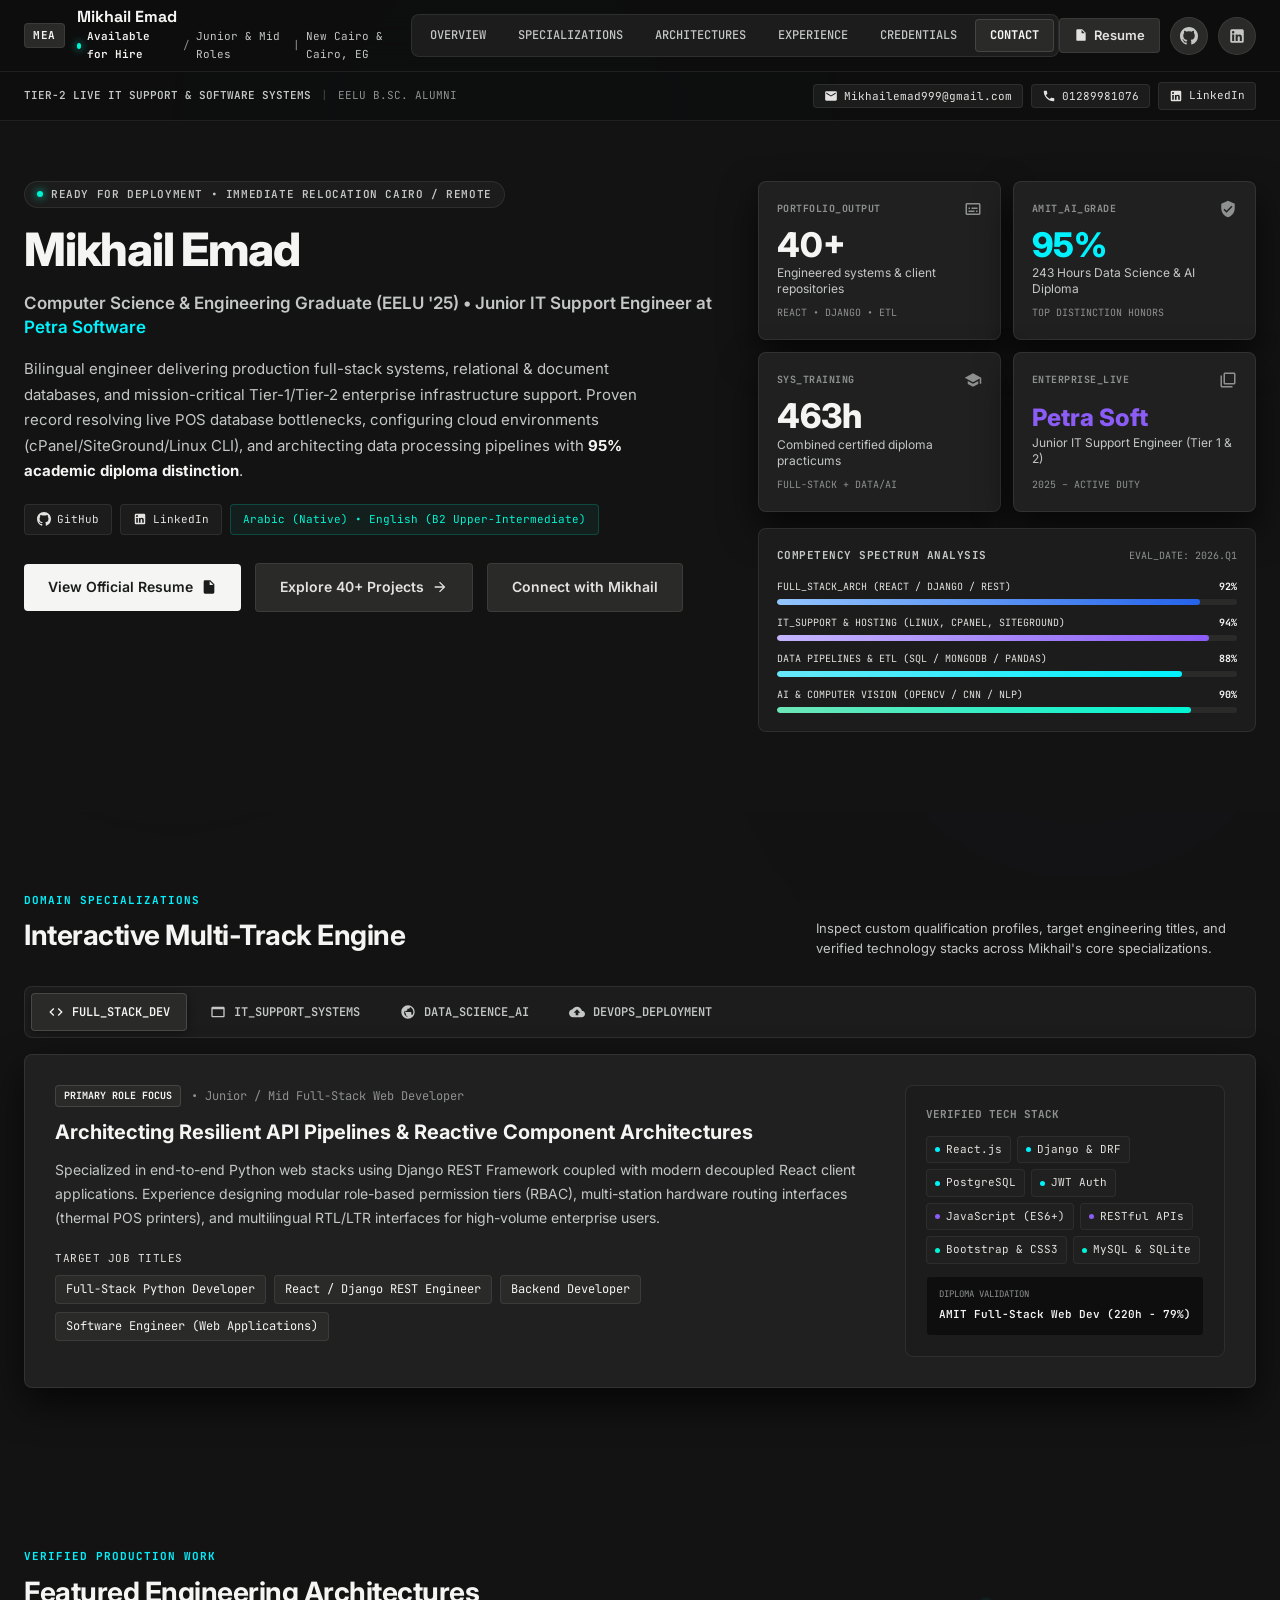
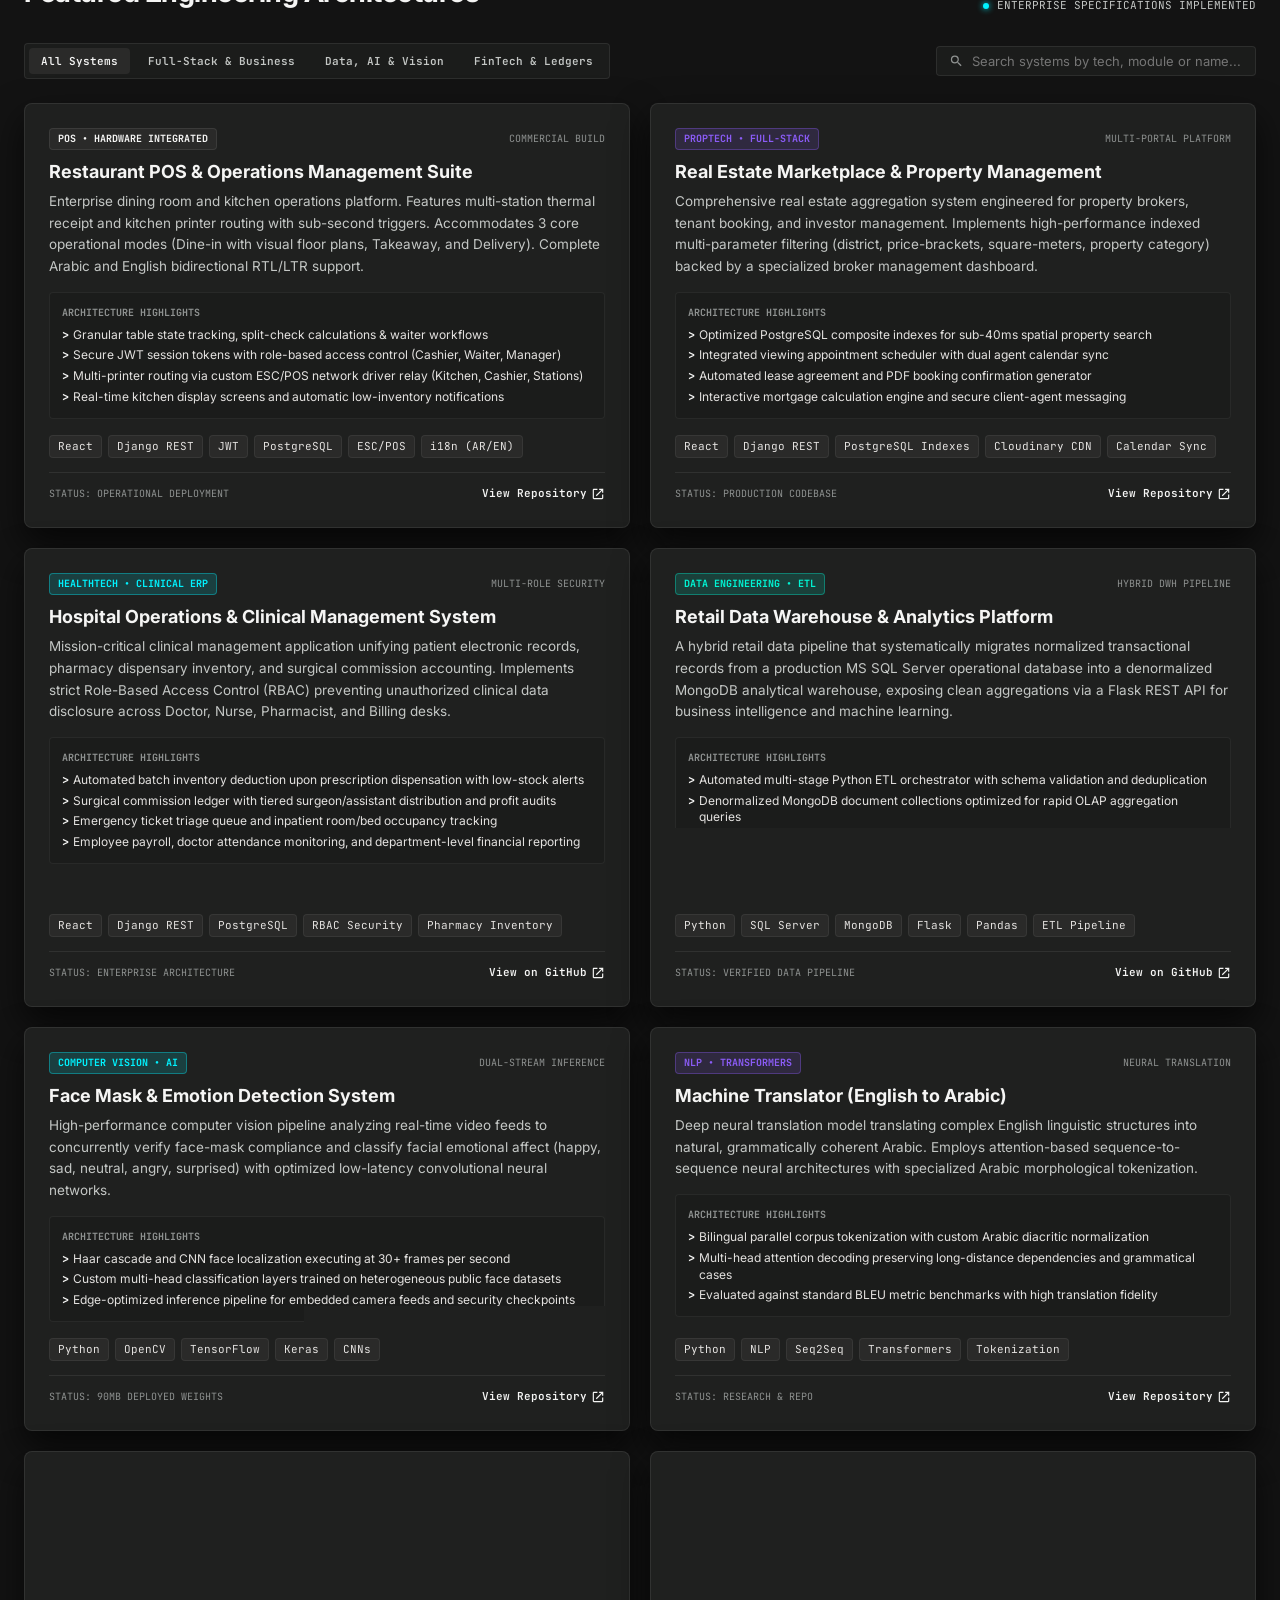
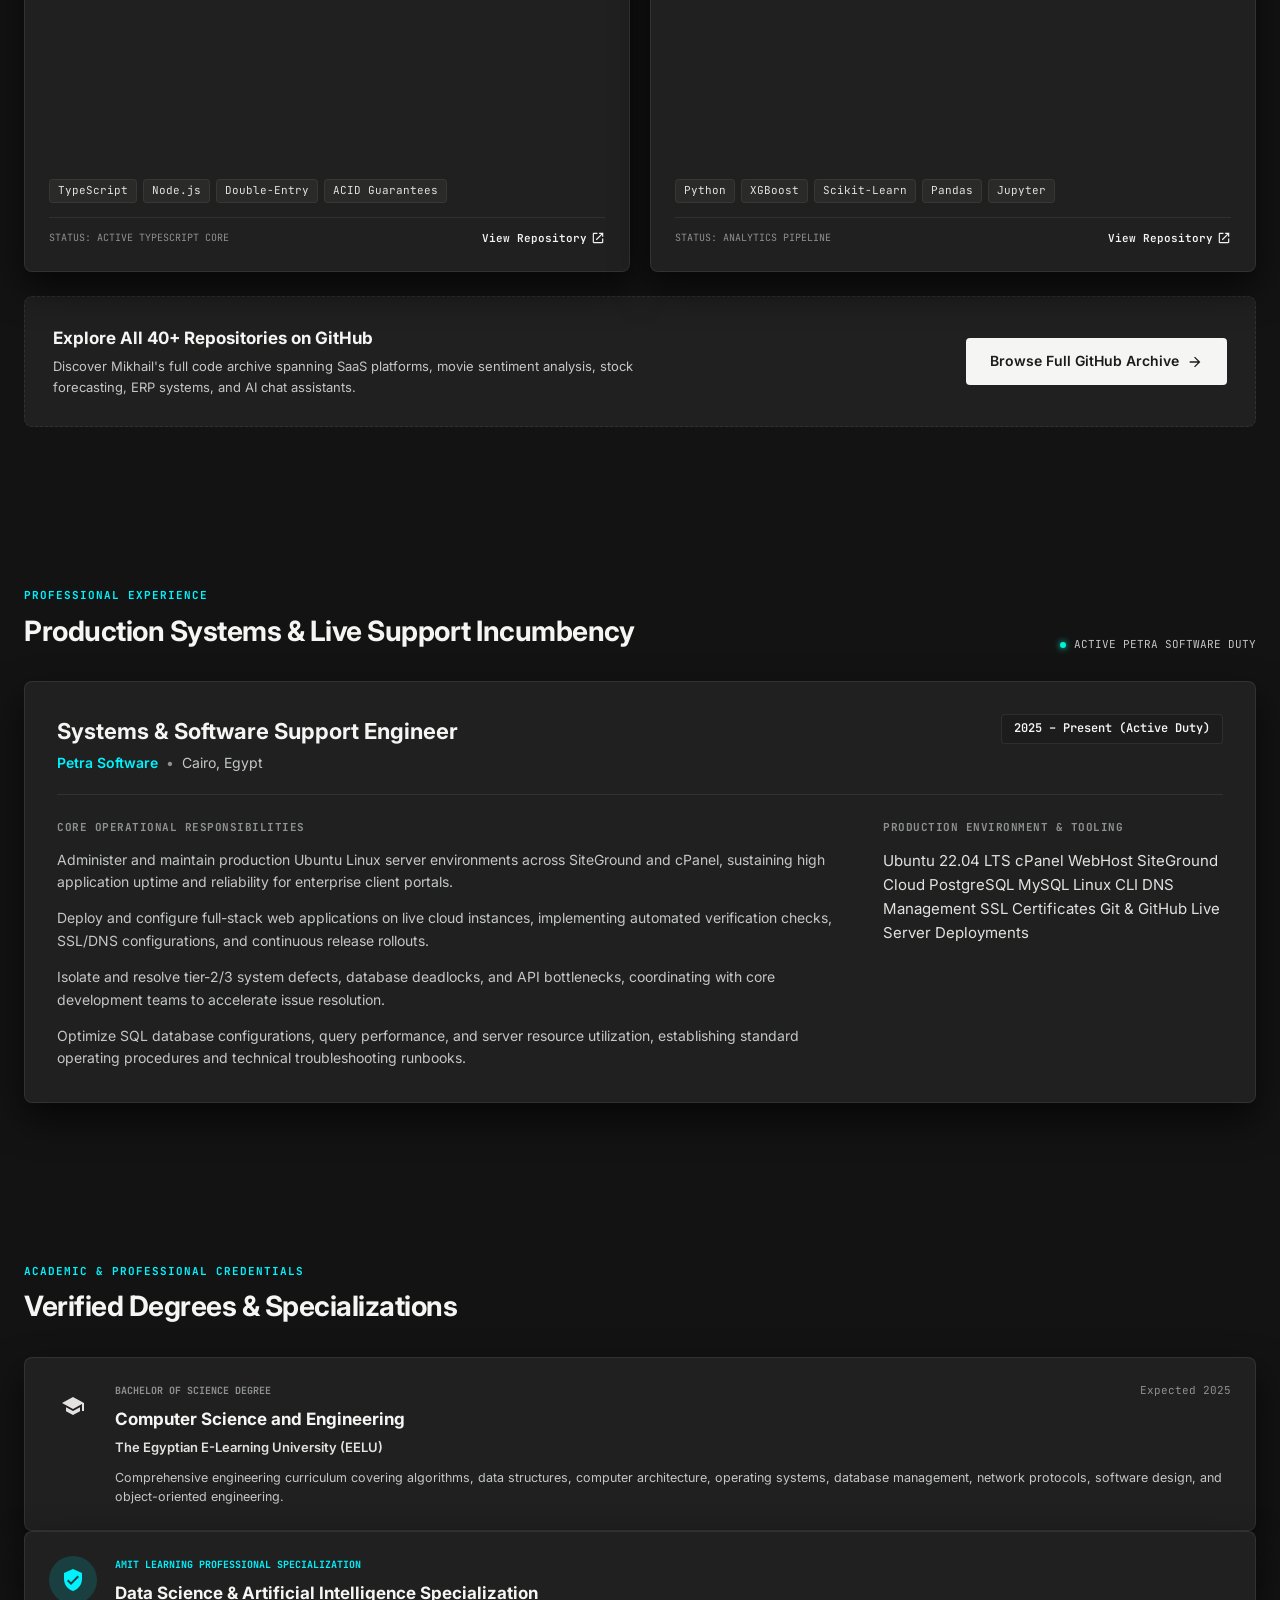
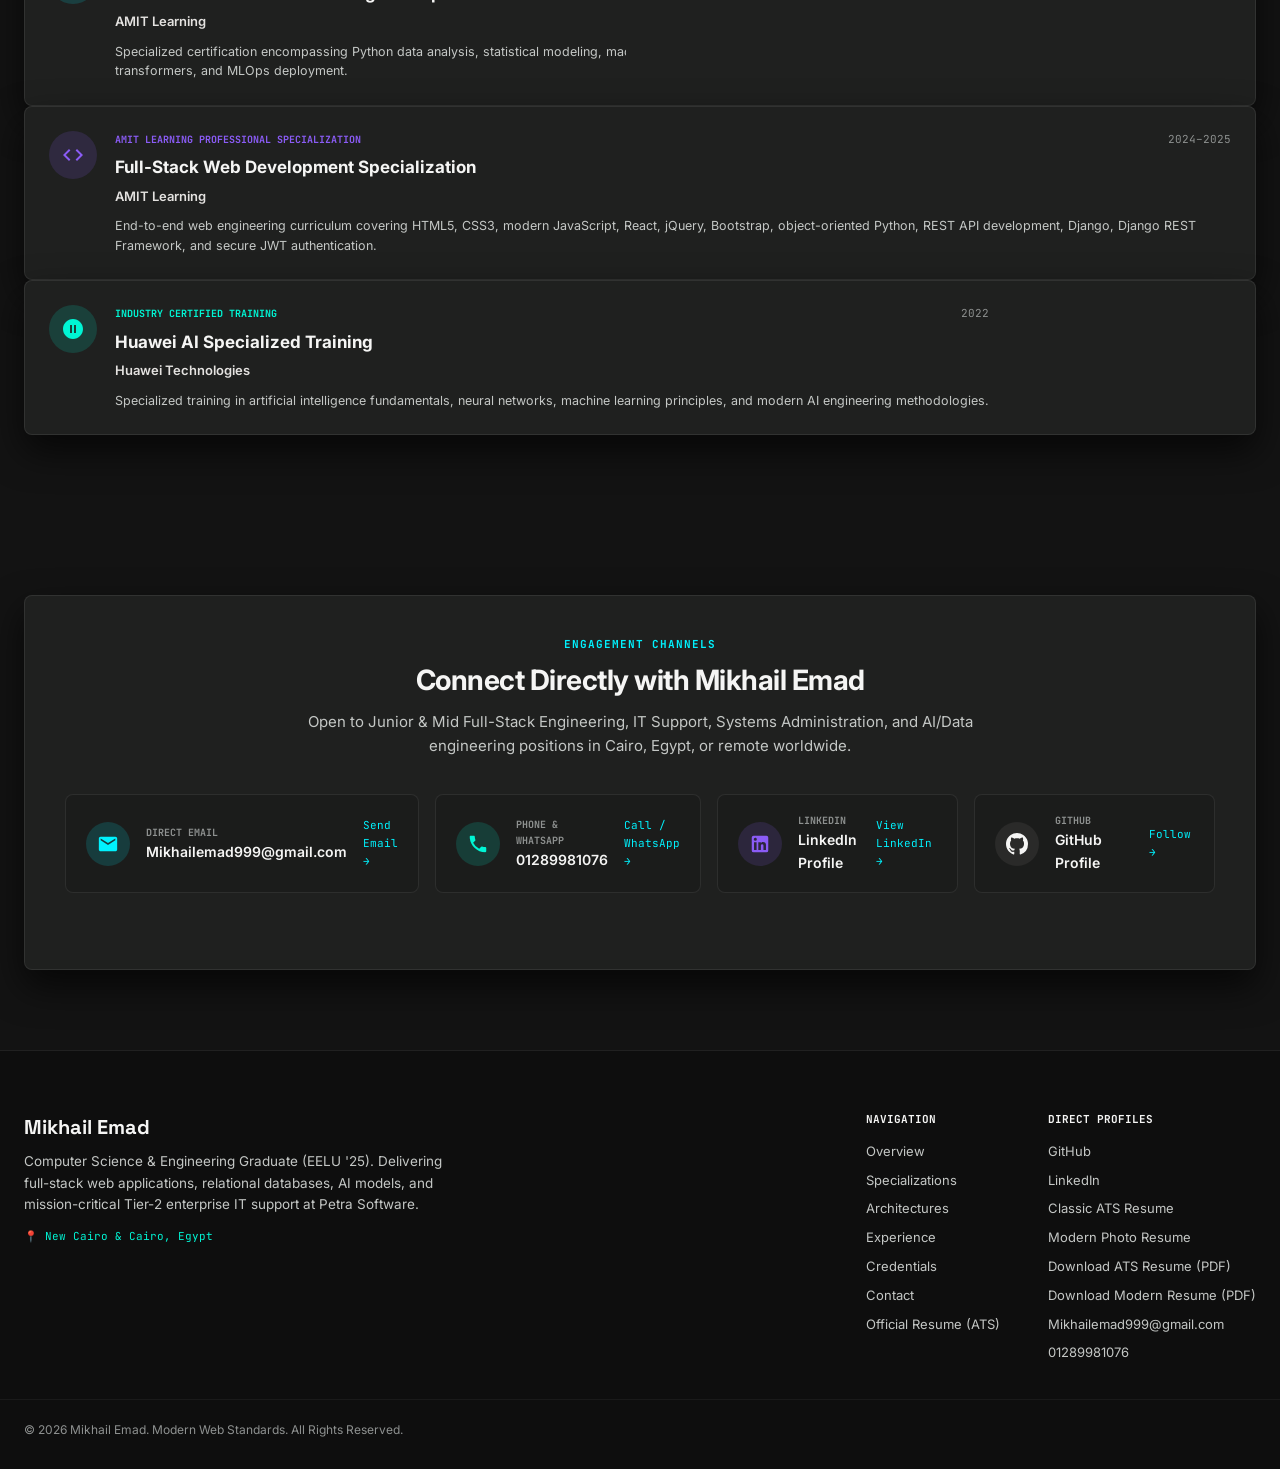
==== commit 93ea10ae: "docs: finalize Cairo location, add modern resume links, and target gh-pages branch for pages build" ====
--- a/index.html
+++ b/index.html
@@ -1277,7 +1277,7 @@
           databases, AI models, and mission-critical Tier-2 enterprise IT support at Petra Software.
         </p>
         <div class="footer-loc-tag">
-          <span>📍 Assiut &amp; New Cairo, Egypt</span>
+          <span>📍 New Cairo &amp; Cairo, Egypt</span>
         </div>
       </div>
 
@@ -1298,8 +1298,10 @@
           <a href="https://github.com/mikhailemad999" target="_blank" rel="noopener noreferrer">GitHub</a>
           <a href="https://www.linkedin.com/in/mikhail-emad-b67805372"
             target="_blank" rel="noopener noreferrer">LinkedIn</a>
-          <a href="resume.html" target="_blank">View Resume Online</a>
-          <a href="Mikhail_Emad_Resume.pdf" download="Mikhail_Emad_Resume.pdf">Download Resume (PDF)</a>
+          <a href="resume.html" target="_blank">Classic ATS Resume</a>
+          <a href="resume-modern.html" target="_blank">Modern Photo Resume</a>
+          <a href="Mikhail_Emad_Resume.pdf" download="Mikhail_Emad_Resume.pdf">Download ATS Resume (PDF)</a>
+          <a href="Mikhail_Emad_Modern_Resume.pdf" download="Mikhail_Emad_Modern_Resume.pdf">Download Modern Resume (PDF)</a>
           <a href="mailto:Mikhailemad999@gmail.com">Mikhailemad999@gmail.com</a>
           <a href="tel:01289981076">01289981076</a>
         </div>
